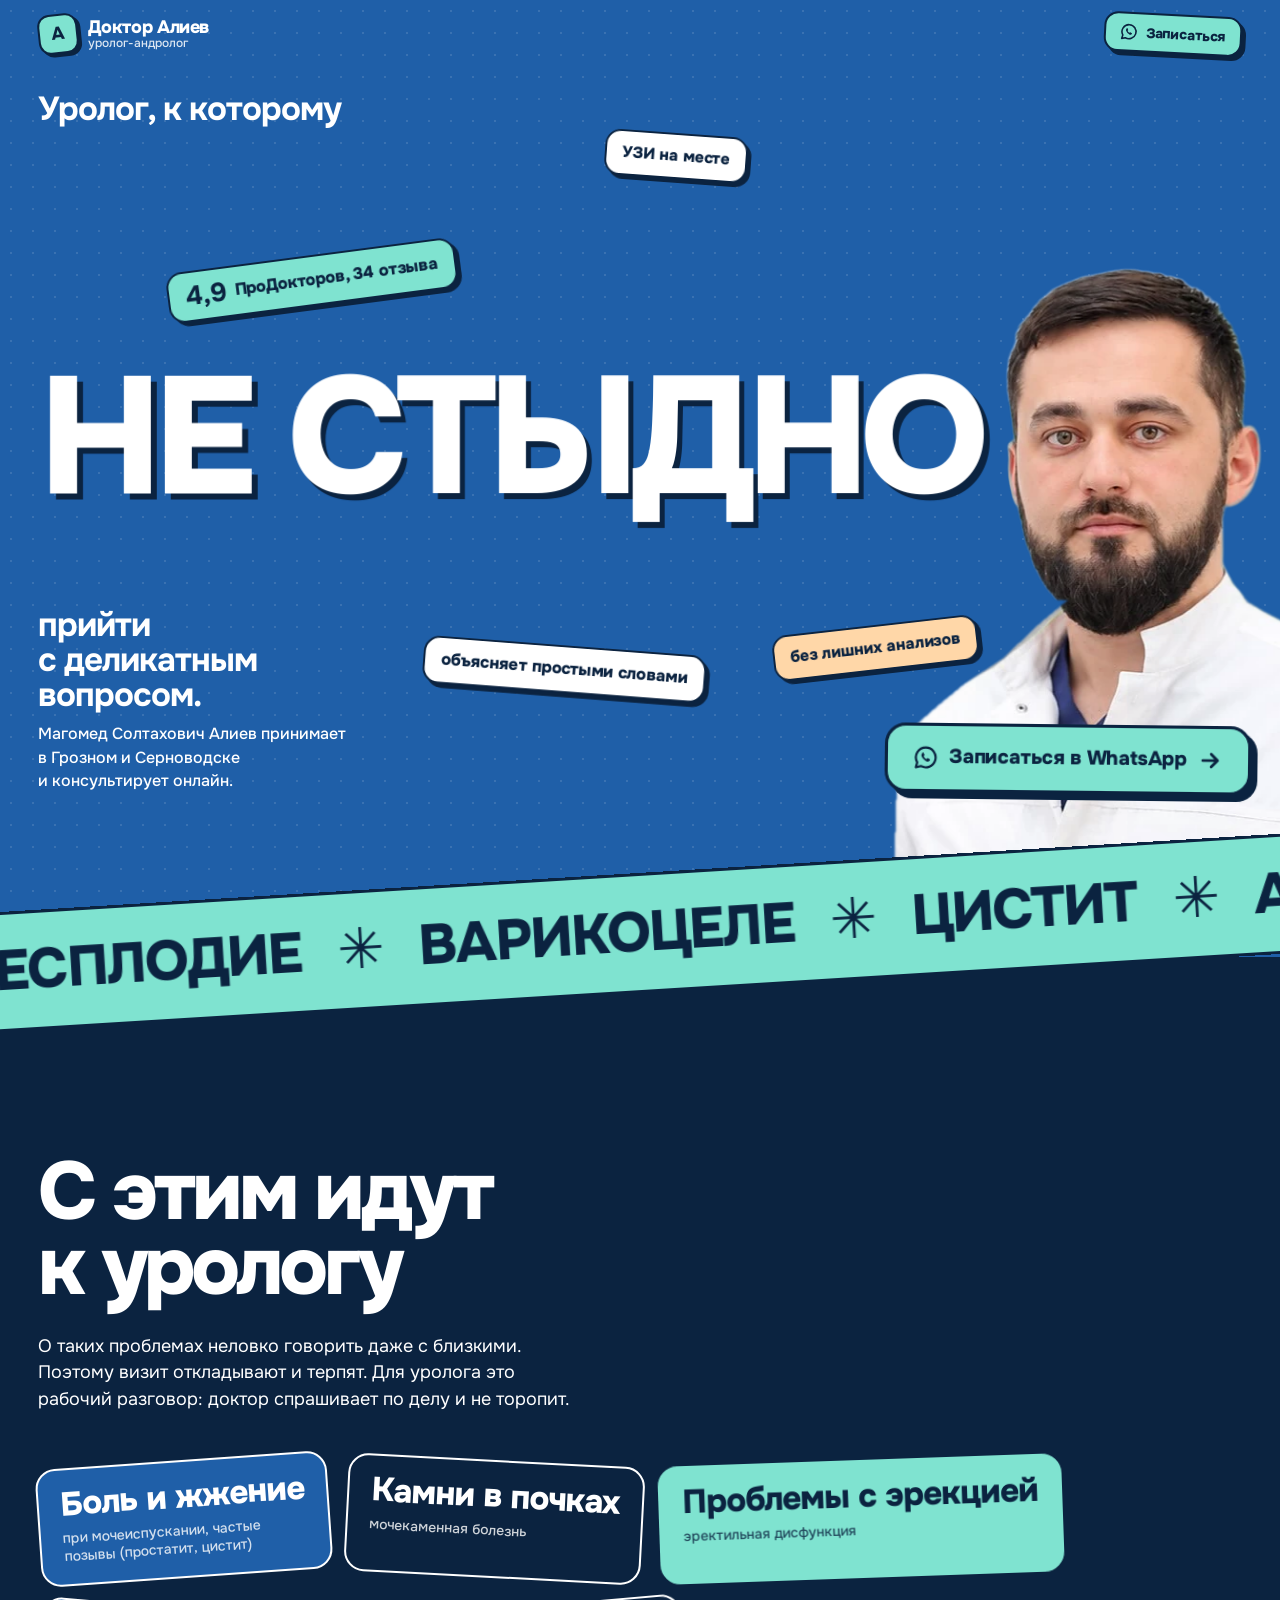
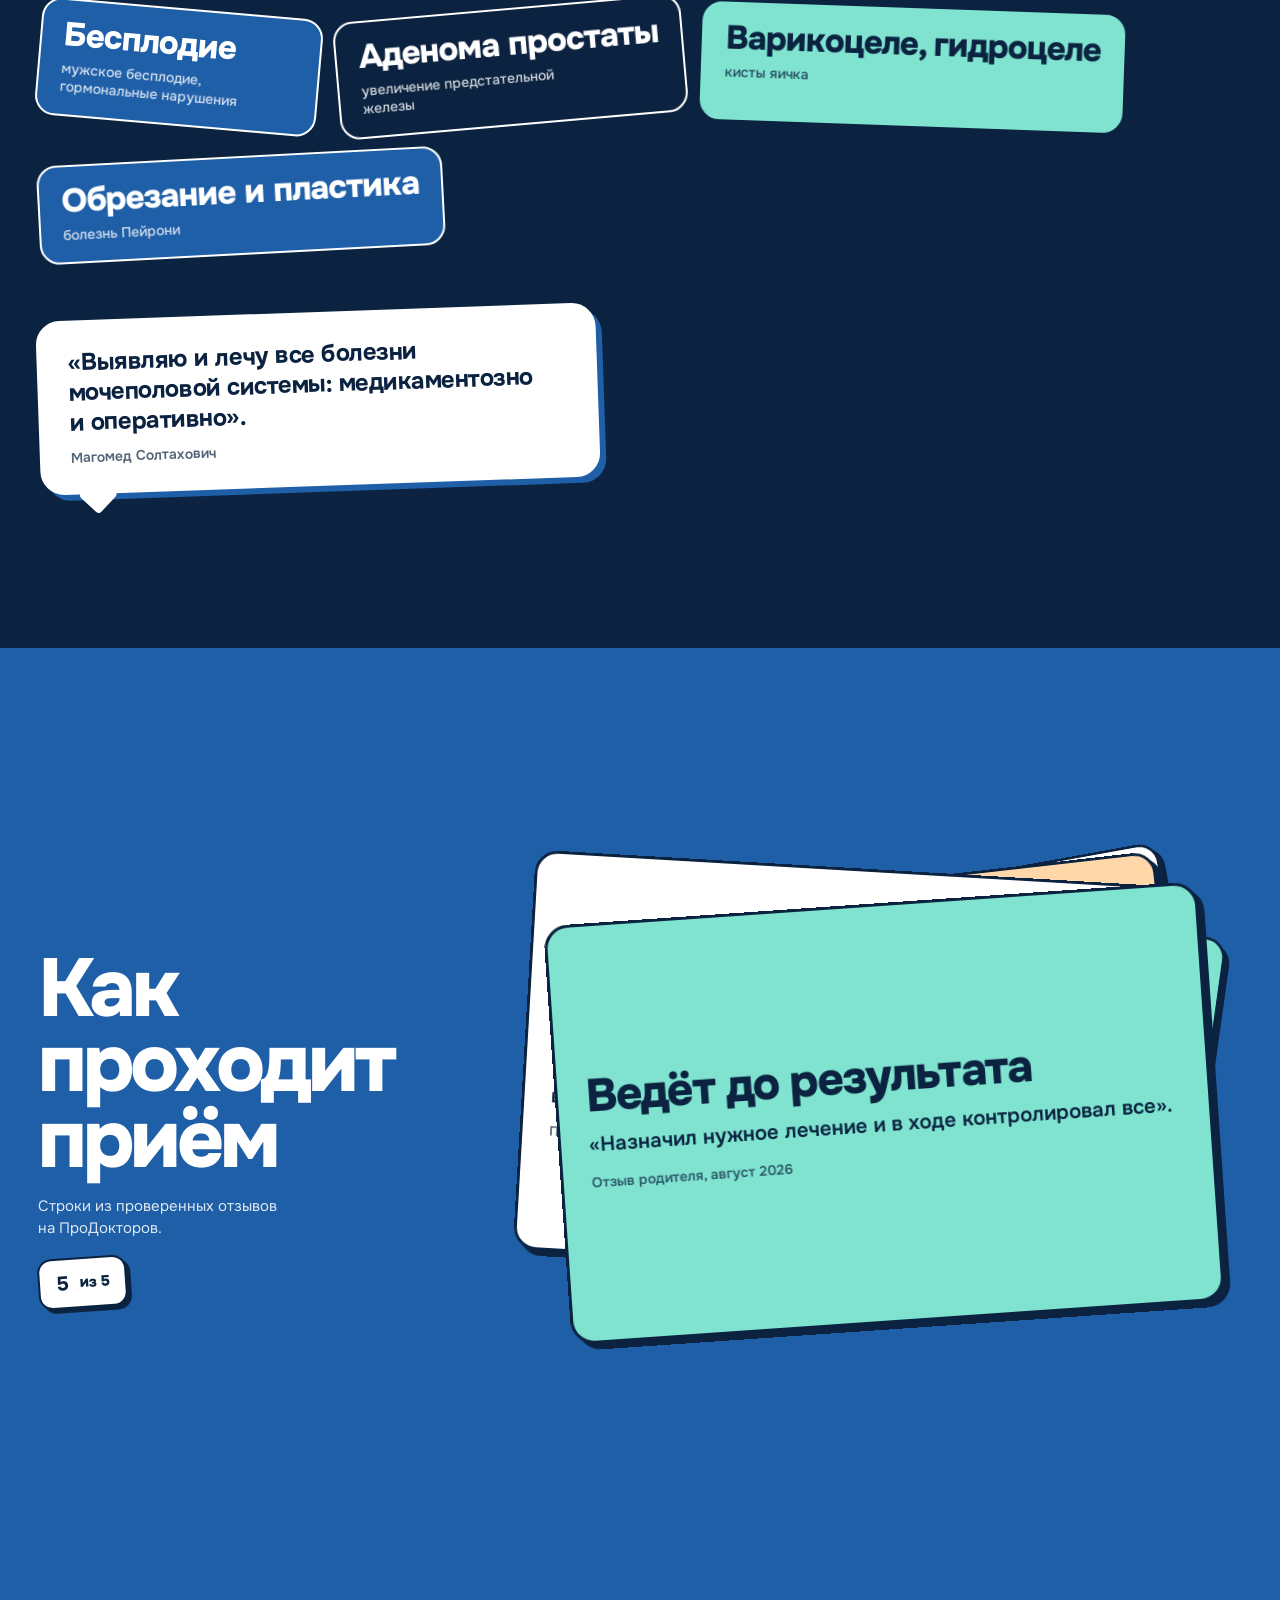
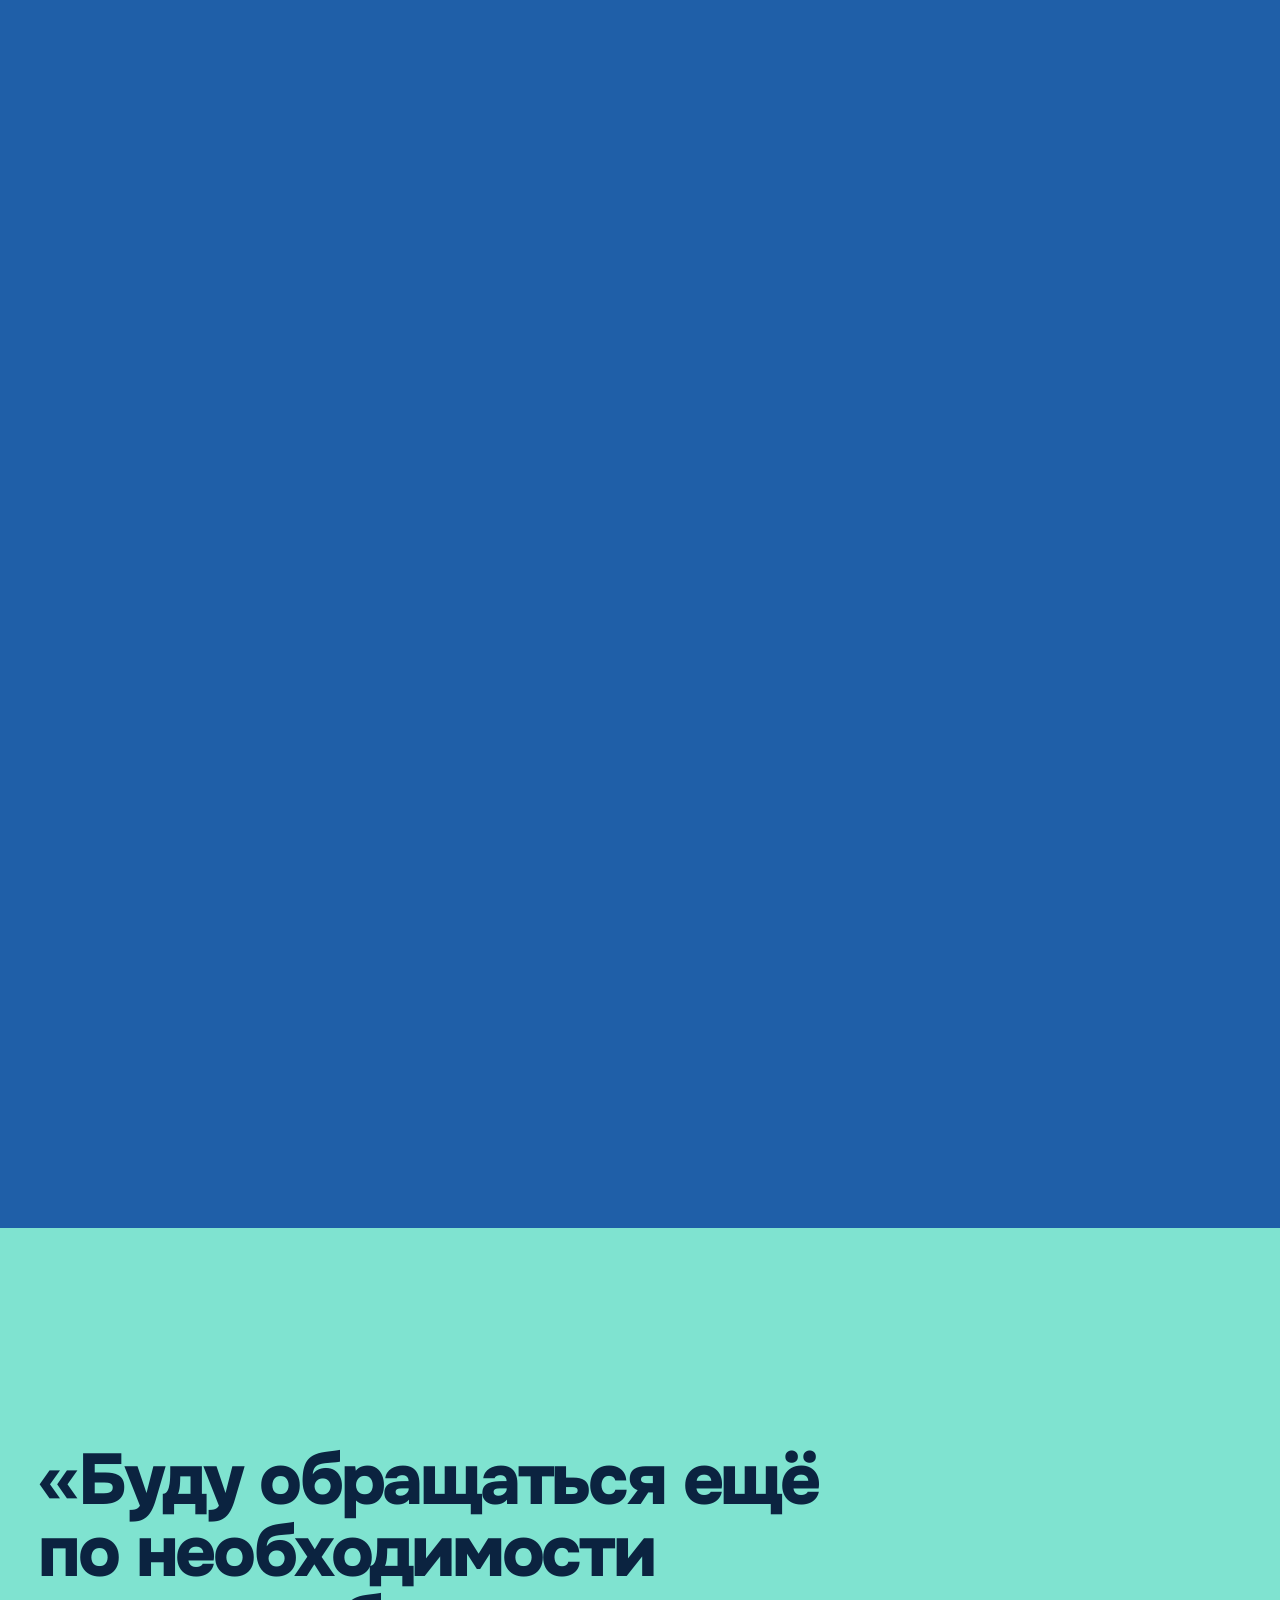
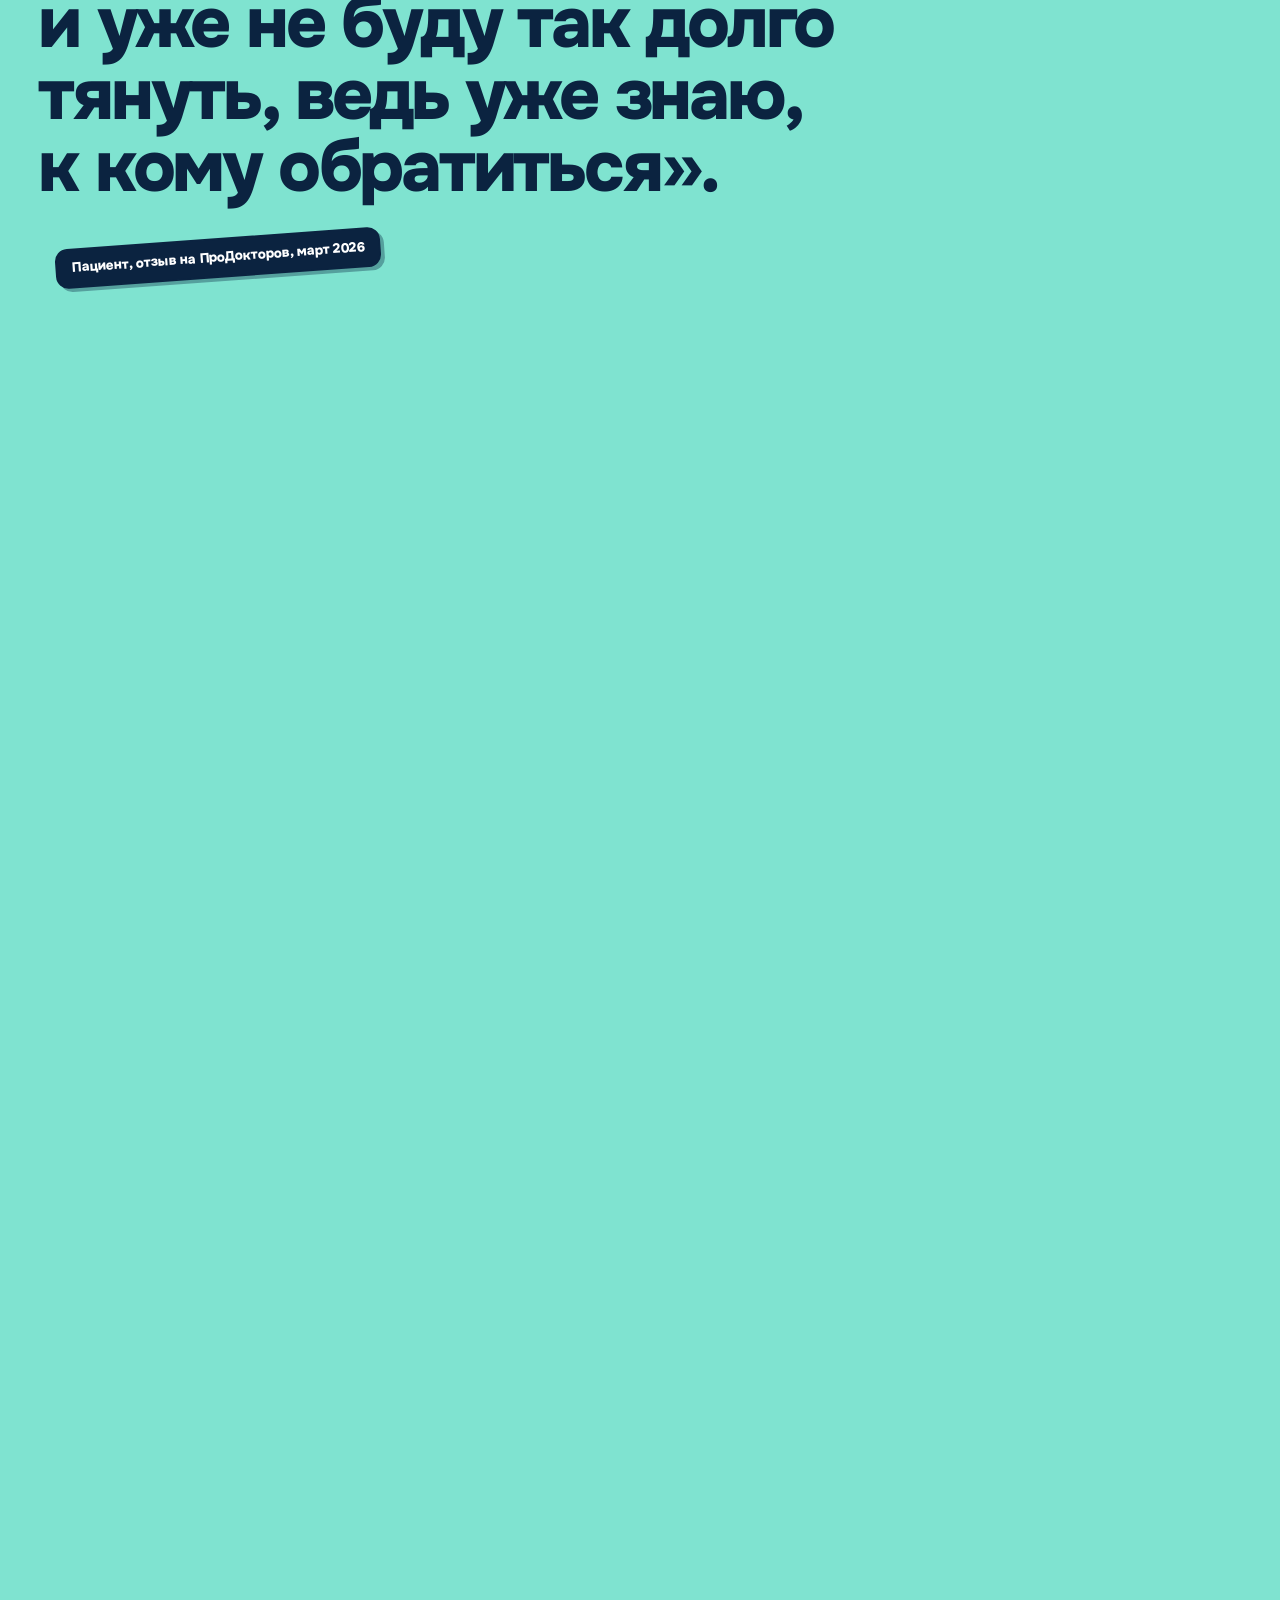
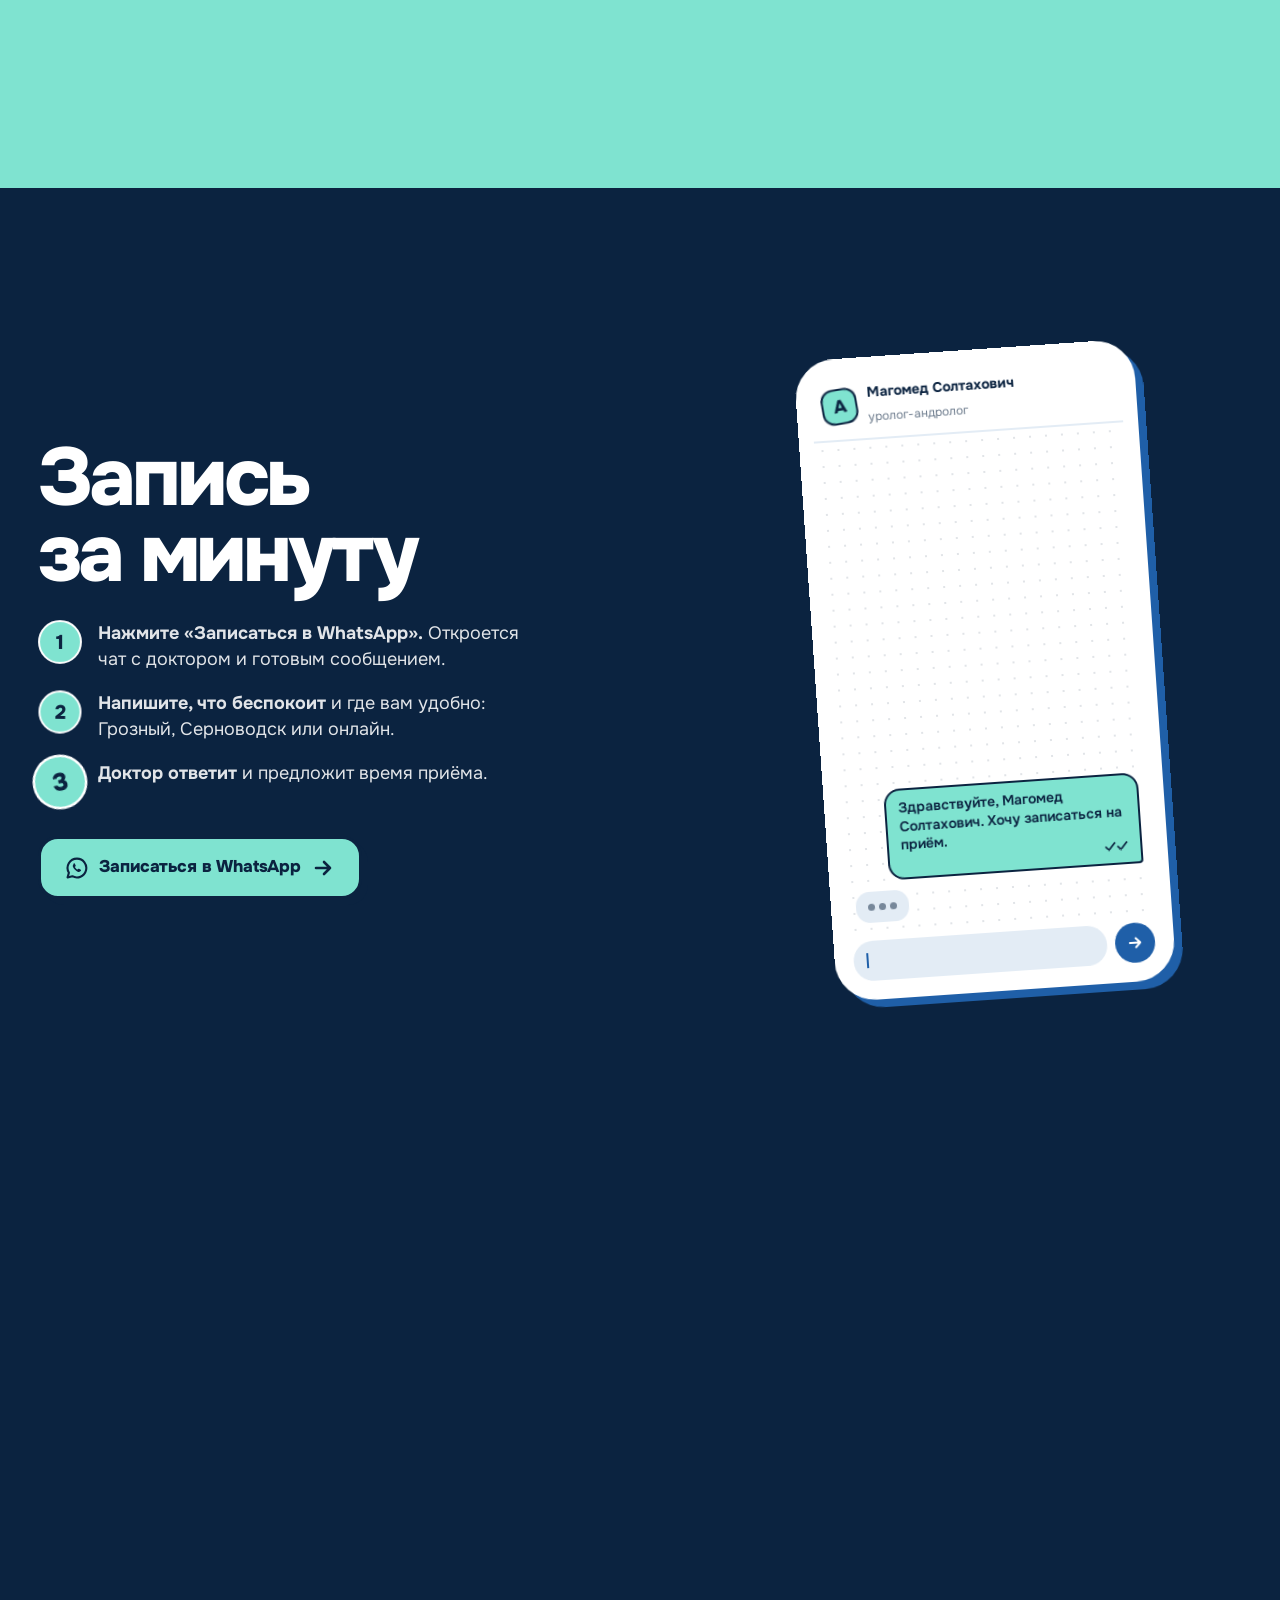
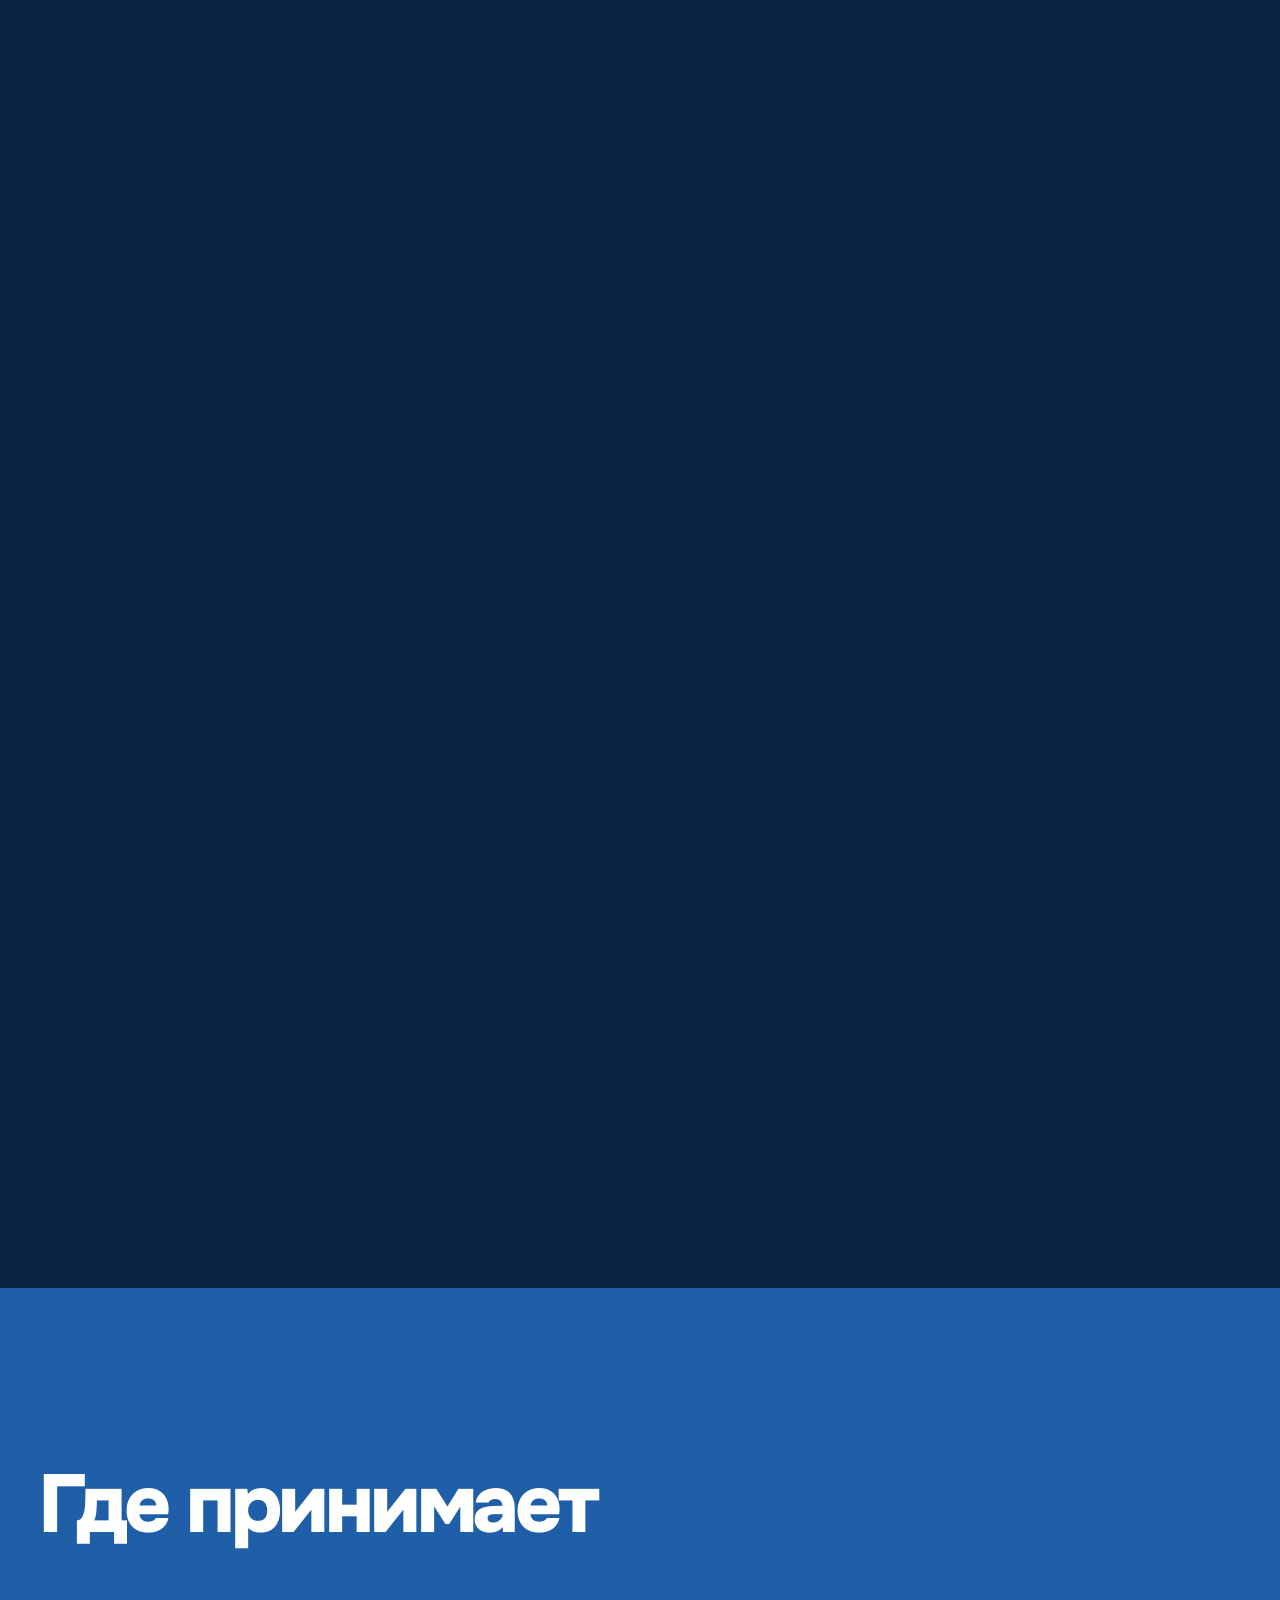
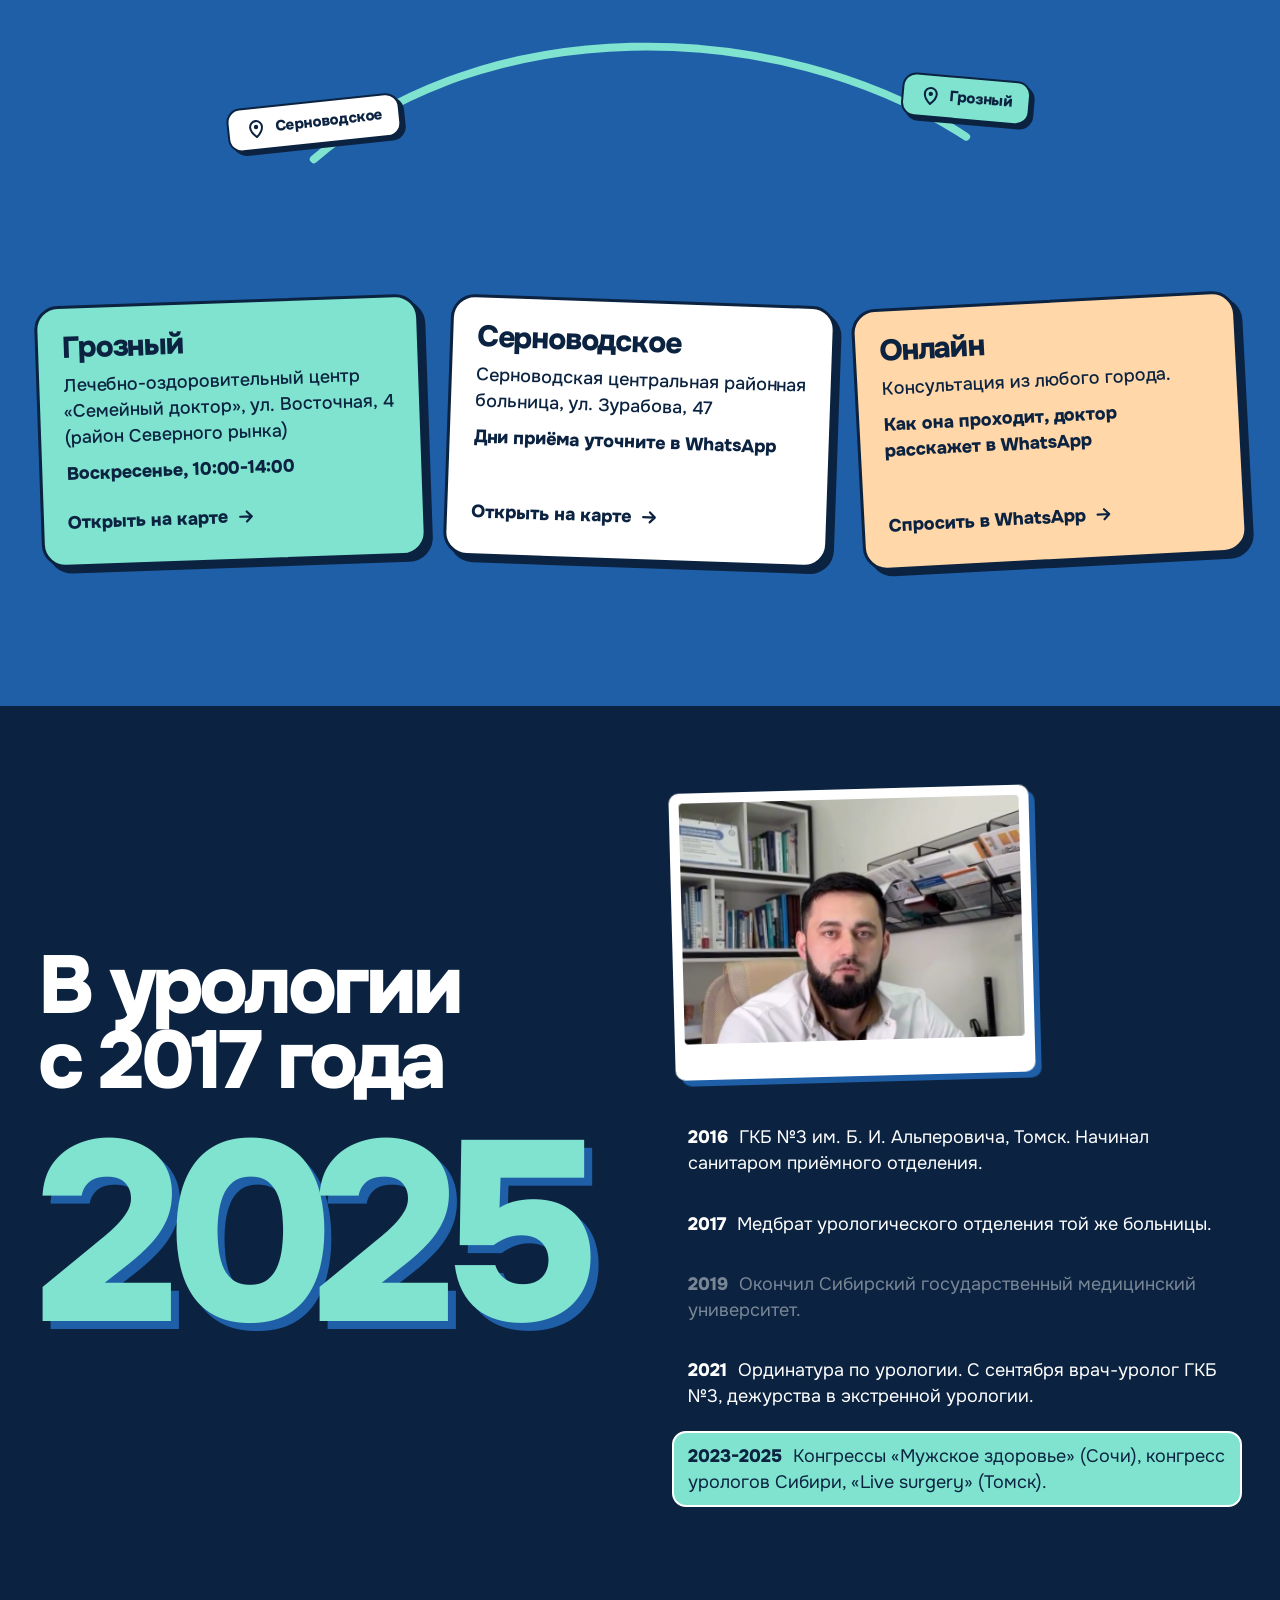
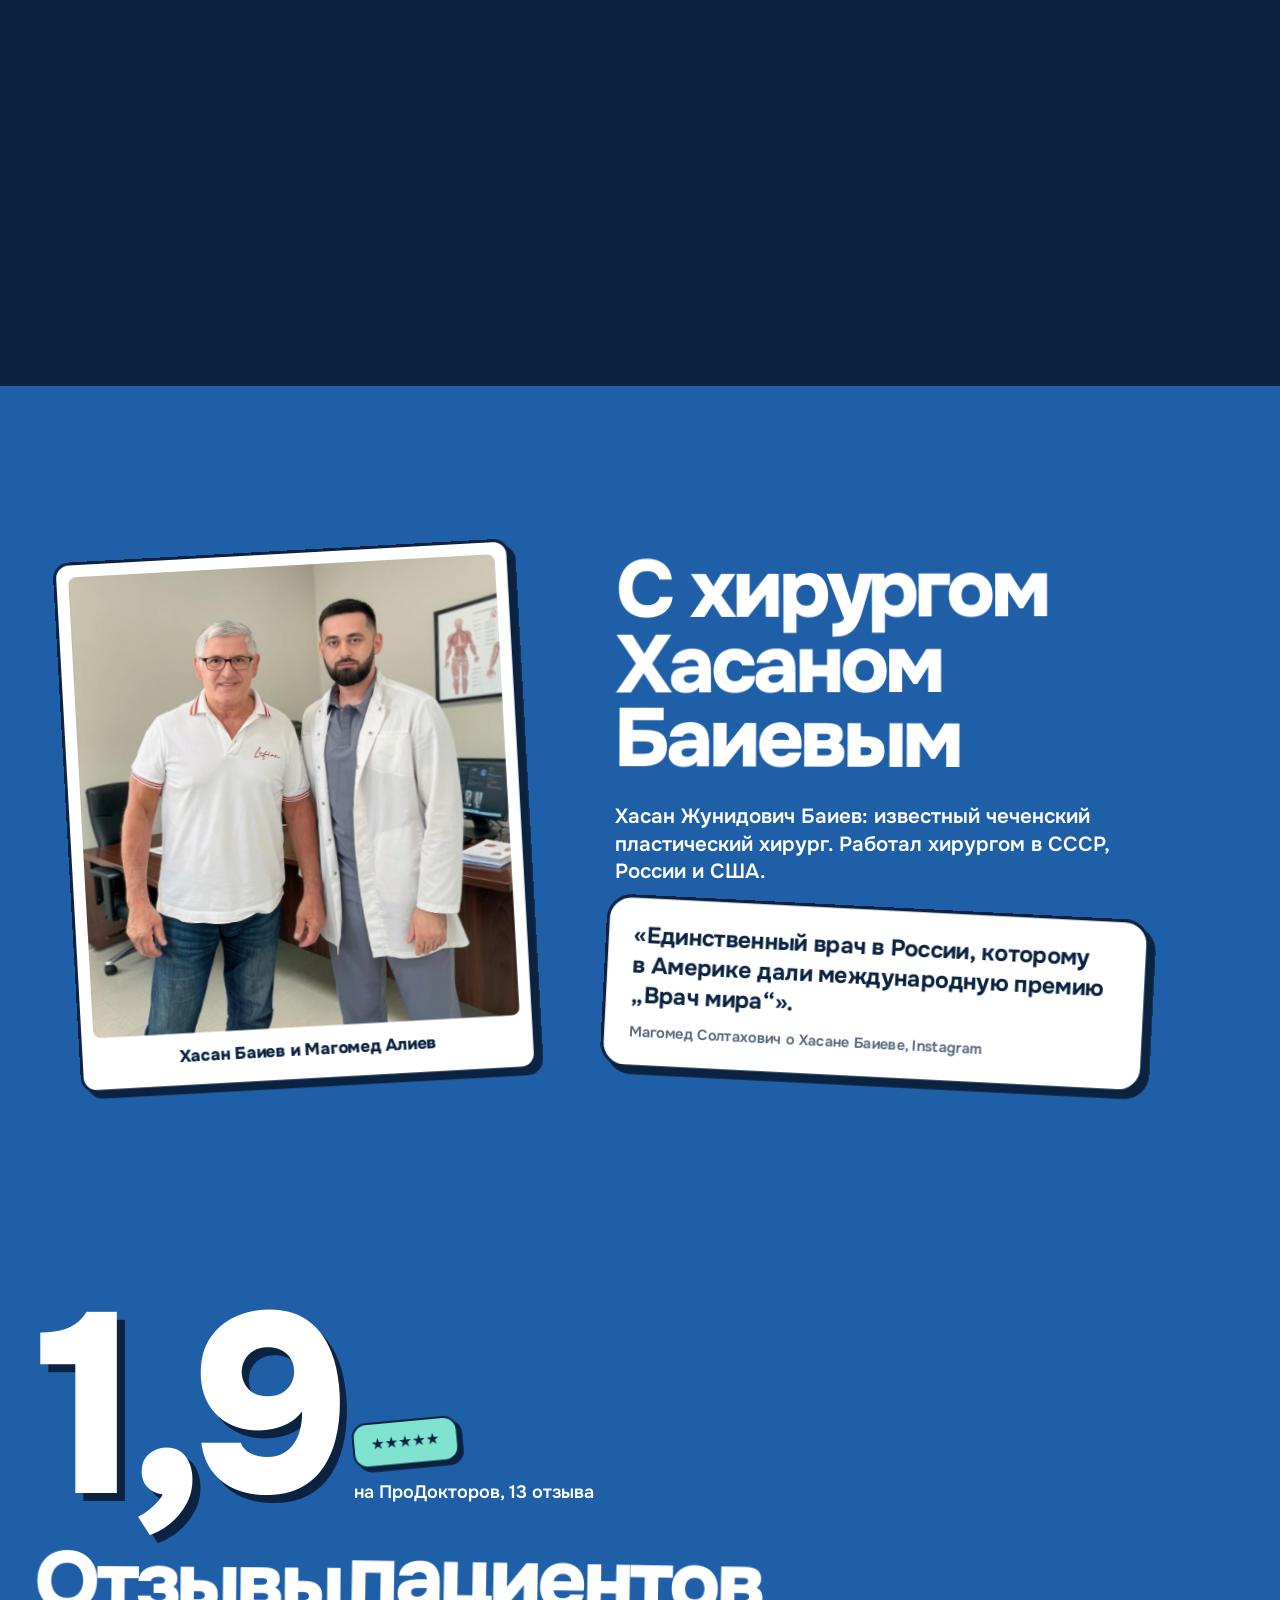
==== index.html @ 90c0173c "Первая выкладка: лендинг доктора Алиева, дизайн «Кобальт», фото доктора, блок с Хасаном Баиевым Выло" ====
<!doctype html>
<html lang="ru">
<head>
<meta charset="utf-8">
<meta name="viewport" content="width=device-width, initial-scale=1, viewport-fit=cover">
<meta name="robots" content="noindex">
<title>Доктор Алиев, уролог-андролог в Грозном</title>
<meta name="description" content="Магомед Солтахович Алиев: приём в Грозном и Серноводске, онлайн-консультация. 4,9 на ПроДокторов, 34 отзыва. Запись в WhatsApp.">
<meta name="theme-color" content="#1F5FA8">
<meta property="og:type" content="website">
<meta property="og:title" content="Доктор Алиев, уролог-андролог в Грозном">
<meta property="og:description" content="Приём в Грозном и Серноводске, онлайн-консультация. Запись в WhatsApp.">
<meta property="og:image" content="https://xasi88.github.io/urolog-aliev/img/og-image.jpg">
<meta property="og:url" content="https://xasi88.github.io/urolog-aliev/">
<link rel="icon" href="img/favicon.svg" type="image/svg+xml">
<link rel="apple-touch-icon" href="img/apple-touch-icon.png">
<link rel="preconnect" href="https://fonts.googleapis.com">
<link rel="preconnect" href="https://fonts.gstatic.com" crossorigin>
<link href="https://fonts.googleapis.com/css2?family=Onest:wght@400;500;700;800&display=swap" rel="stylesheet">
<link rel="stylesheet" href="styles.css">
</head>
<body>
<a class="skip" href="#main">К содержанию</a>

<svg width="0" height="0" style="position:absolute" aria-hidden="true">
  <symbol id="i-arr" viewBox="0 0 24 24"><path d="M5 12h14M13 6l6 6-6 6" fill="none" stroke="currentColor" stroke-width="2.6" stroke-linecap="round" stroke-linejoin="round"/></symbol>
  <symbol id="i-wa" viewBox="0 0 24 24"><path d="M12 2.6a9.4 9.4 0 0 0-8.1 14.2L2.6 21.4l4.7-1.2A9.4 9.4 0 1 0 12 2.6z" fill="none" stroke="currentColor" stroke-width="2.1" stroke-linejoin="round"/><path d="M8.7 7.5c.3-.3.8-.3 1 .1l.9 1.7c.2.3.1.7-.1 1l-.6.6c.5 1.1 1.5 2.1 2.6 2.6l.6-.6c.3-.3.7-.3 1-.1l1.7.9c.4.2.4.7.1 1l-.8.9c-.5.5-1.3.6-2 .3-2.3-1-4.2-2.9-5.2-5.2-.3-.7-.2-1.5.3-2z" fill="currentColor"/></symbol>
  <symbol id="i-pin" viewBox="0 0 24 24"><path d="M12 21s-6.5-5.6-6.5-11a6.5 6.5 0 0 1 13 0c0 5.4-6.5 11-6.5 11z" fill="none" stroke="currentColor" stroke-width="2.2" stroke-linejoin="round"/><circle cx="12" cy="10" r="2.4" fill="currentColor"/></symbol>
</svg>

<header class="bar" id="top">
  <a class="logo" href="#main" aria-label="Доктор Алиев, в начало страницы"><i aria-hidden="true">А</i><span>Доктор Алиев<small>уролог-андролог</small></span></a>
  <a class="tag tag--lime bar__rec" data-wa href="https://wa.me/79234104903" target="_blank" rel="noopener"><svg class="ico" aria-hidden="true"><use href="#i-wa"/></svg>Записаться</a>
</header>

<main id="main">

  <!-- 1. Первый экран -->
  <section class="hero" id="hero" aria-labelledby="h-hero">
    <p class="pre">Уролог, к&nbsp;которому</p>
    <h1 class="giant" id="h-hero" aria-label="Уролог, к которому не стыдно прийти с деликатным вопросом"><span>Не</span> <span>стыдно</span></h1>
    <figure class="doc"><img src="img/doktor-cut.webp" width="464" height="673" fetchpriority="high" alt="Магомед Солтахович Алиев в белом халате"></figure>
    <p class="post"><b>прийти с&nbsp;деликатным вопросом.</b><span>Магомед Солтахович Алиев принимает в&nbsp;Грозном и&nbsp;Серноводске и&nbsp;консультирует онлайн.</span></p>
    <a class="st st--lime" data-st data-x="0.13" data-y="0.28" data-mx="0.035" data-mb="152" data-r="-8" href="https://prodoctorov.ru/groznyy/vrach/1347622-aliev/" target="_blank" rel="noopener"><b>4,9</b> ПроДокторов, 34&nbsp;отзыва</a>
    <span class="st st--white st--desk" data-st data-x="0.47" data-y="0.15" data-r="6">УЗИ на&nbsp;месте</span>
    <span class="st st--pink st--desk" data-st data-x="0.6" data-y="0.70" data-r="-5">без лишних анализов</span>
    <span class="st st--white st--desk" data-st data-x="0.33" data-y="0.72" data-r="4">объясняет простыми словами</span>
    <a class="cta" data-wa href="https://wa.me/79234104903" target="_blank" rel="noopener"><svg class="ico" aria-hidden="true"><use href="#i-wa"/></svg>Записаться в&nbsp;WhatsApp <svg class="ico" aria-hidden="true"><use href="#i-arr"/></svg></a>
  </section>

  <div class="band" aria-hidden="true"><div class="band__in" id="band"><span>простатит</span><i>✳</i><span>камни в&nbsp;почках</span><i>✳</i><span>эрекция</span><i>✳</i><span>бесплодие</span><i>✳</i><span>варикоцеле</span><i>✳</i><span>цистит</span><i>✳</i><span>аденома</span><i>✳</i></div></div>

  <!-- 2. С этим идут к урологу -->
  <section class="cond" id="cond" aria-labelledby="h-cond">
    <div class="wrap">
      <h2 class="big pops" id="h-cond">С&nbsp;этим идут к&nbsp;урологу</h2>
      <p class="lede" data-pop>О&nbsp;таких проблемах неловко говорить даже с&nbsp;близкими. Поэтому визит откладывают и&nbsp;терпят. Для уролога это рабочий разговор: доктор спрашивает по&nbsp;делу и&nbsp;не&nbsp;торопит.</p>
      <ul class="chips">
        <li class="chip" data-pop data-r="-4">Боль и&nbsp;жжение<small>при мочеиспускании, частые позывы (простатит, цистит)</small></li>
        <li class="chip" data-pop data-r="3">Камни в&nbsp;почках<small>мочекаменная болезнь</small></li>
        <li class="chip" data-pop data-r="-2">Проблемы с&nbsp;эрекцией<small>эректильная дисфункция</small></li>
        <li class="chip" data-pop data-r="5">Бесплодие<small>мужское бесплодие, гормональные нарушения</small></li>
        <li class="chip" data-pop data-r="-5">Аденома простаты<small>увеличение предстательной железы</small></li>
        <li class="chip" data-pop data-r="2">Варикоцеле, гидроцеле<small>кисты яичка</small></li>
        <li class="chip" data-pop data-r="-3">Обрезание и&nbsp;пластика<small>болезнь Пейрони</small></li>
      </ul>
      <blockquote class="say" data-pop data-r="-2">
        <p>«Выявляю и&nbsp;лечу все болезни мочеполовой системы: медикаментозно и&nbsp;оперативно».</p>
        <cite>Магомед Солтахович</cite>
      </blockquote>
    </div>
  </section>

  <!-- 3. Как проходит приём: колода -->
  <section class="scene s-deck" id="deck" aria-labelledby="h-deck">
    <div class="stage">
      <div class="wrap deck__in" data-fit>
        <div class="deck__head">
          <h2 class="big" id="h-deck">Как проходит приём</h2>
          <p class="deck__src">Строки из&nbsp;проверенных отзывов на&nbsp;ПроДокторов.</p>
          <p class="tag tag--white deck__n" aria-hidden="true"><b class="deck__i">1</b>&nbsp;из&nbsp;5</p>
        </div>
        <div class="deck">
          <article class="card card--white" data-r="-4"><h3>Выслушает до&nbsp;конца</h3><p>«Внимательно выслушал все жалобы, подробно расспросил о&nbsp;симптомах».</p><cite>Пациентка, сентябрь 2026</cite></article>
          <article class="card card--lime" data-r="3"><h3>УЗИ на&nbsp;месте</h3><p>«Провёл осмотр, на&nbsp;месте сделал УЗИ, подобрал лечение».</p><cite>Пациент, март 2026</cite></article>
          <article class="card card--pink" data-r="-2"><h3>Без лишних анализов</h3><p>«Лишних анализов не&nbsp;навязывает».</p><cite>Пациент, март 2026</cite></article>
          <article class="card card--white" data-r="4"><h3>Объясняет простыми словами</h3><p>«Всё разложил по&nbsp;полочкам, объяснил возможные причины».</p><cite>Пациентка, сентябрь 2026</cite></article>
          <article class="card card--lime" data-r="-3"><h3>Ведёт до&nbsp;результата</h3><p>«Назначил нужное лечение и&nbsp;в&nbsp;ходе контролировал все».</p><cite>Отзыв родителя, август 2026</cite></article>
        </div>
      </div>
    </div>
  </section>

  <!-- 4. Слова пациента -->
  <section class="scene s-quote" id="quote" aria-label="Слова пациента">
    <div class="stage">
      <blockquote class="wrap quote" data-fit>
        <p class="quote__q">«Буду обращаться ещё по&nbsp;необходимости и&nbsp;уже не&nbsp;буду так долго тянуть, ведь уже знаю, к&nbsp;кому обратиться».</p>
        <cite class="tag tag--navy quote__who">Пациент, отзыв на&nbsp;ПроДокторов, март 2026</cite>
      </blockquote>
    </div>
  </section>

  <!-- 5. Запись за минуту -->
  <section class="scene s-chat" id="chat" aria-labelledby="h-chat">
    <div class="stage">
      <div class="wrap chat__in" data-fit>
        <div class="chat__text">
          <h2 class="big" id="h-chat">Запись за&nbsp;минуту</h2>
          <ol class="steps">
            <li><span class="num" aria-hidden="true">1</span><p><b>Нажмите «Записаться в&nbsp;WhatsApp».</b> Откроется чат с&nbsp;доктором и&nbsp;готовым сообщением.</p></li>
            <li><span class="num" aria-hidden="true">2</span><p><b>Напишите, что беспокоит</b> и&nbsp;где вам удобно: Грозный, Серноводск или онлайн.</p></li>
            <li><span class="num" aria-hidden="true">3</span><p><b>Доктор ответит</b> и&nbsp;предложит время приёма.</p></li>
          </ol>
          <a class="cta cta--inline" data-wa href="https://wa.me/79234104903" target="_blank" rel="noopener"><svg class="ico" aria-hidden="true"><use href="#i-wa"/></svg>Записаться в&nbsp;WhatsApp <svg class="ico" aria-hidden="true"><use href="#i-arr"/></svg></a>
        </div>
        <div class="phone" aria-hidden="true">
          <div class="phone__body">
            <div class="phone__bar"><span class="phone__ava">А</span><span><b>Магомед Солтахович</b><i>уролог-андролог</i></span></div>
            <div class="phone__chat">
              <div class="bubble"><span class="bubble__t" data-text="Здравствуйте, Магомед Солтахович. Хочу записаться на приём."></span><span class="bubble__meta">✓✓</span></div>
              <div class="typing"><span></span><span></span><span></span></div>
            </div>
            <div class="phone__input"><span class="phone__field"><span class="phone__typed"></span></span><span class="phone__send"><svg class="ico" aria-hidden="true"><use href="#i-arr"/></svg></span></div>
          </div>
        </div>
      </div>
    </div>
  </section>

  <!-- 6. Где принимает -->
  <section class="where" id="where" aria-labelledby="h-where">
    <div class="wrap">
      <h2 class="big pops" id="h-where">Где принимает</h2>
      <div class="map" aria-hidden="true">
        <svg class="route" viewBox="0 0 800 260">
          <path class="route__line" d="M110 170 C 260 40, 520 40, 690 150" pathLength="1"/>
          <circle class="route__ring" cx="690" cy="150" r="14"/>
          <circle class="route__ring route__ring--b" cx="110" cy="170" r="14"/>
        </svg>
        <span class="pin pin--a tag tag--white" data-pop data-r="-6"><svg class="ico" aria-hidden="true"><use href="#i-pin"/></svg>Серноводское</span>
        <span class="pin pin--b tag tag--lime" data-pop data-r="5"><svg class="ico" aria-hidden="true"><use href="#i-pin"/></svg>Грозный</span>
      </div>
      <div class="places">
        <article class="place place--lime" data-pop data-r="-2">
          <h3>Грозный</h3>
          <p>Лечебно-оздоровительный центр «Семейный доктор», ул.&nbsp;Восточная,&nbsp;4 (район Северного рынка)</p>
          <p class="place__time">Воскресенье, 10:00-14:00</p>
          <a class="link" href="https://yandex.ru/maps/?text=%D0%93%D1%80%D0%BE%D0%B7%D0%BD%D1%8B%D0%B9%2C%20%D1%83%D0%BB%D0%B8%D1%86%D0%B0%20%D0%92%D0%BE%D1%81%D1%82%D0%BE%D1%87%D0%BD%D0%B0%D1%8F%2C%204" target="_blank" rel="noopener">Открыть на&nbsp;карте <svg class="ico" aria-hidden="true"><use href="#i-arr"/></svg></a>
        </article>
        <article class="place place--white" data-pop data-r="2">
          <h3>Серноводское</h3>
          <p>Серноводская центральная районная больница, ул.&nbsp;Зурабова,&nbsp;47</p>
          <p class="place__time">Дни приёма уточните в&nbsp;WhatsApp</p>
          <a class="link" href="https://yandex.ru/maps/?text=%D0%A1%D0%B5%D1%80%D0%BD%D0%BE%D0%B2%D0%BE%D0%B4%D1%81%D0%BA%D0%BE%D0%B5%2C%20%D1%83%D0%BB%D0%B8%D1%86%D0%B0%20%D0%97%D1%83%D1%80%D0%B0%D0%B1%D0%BE%D0%B2%D0%B0%2C%2047" target="_blank" rel="noopener">Открыть на&nbsp;карте <svg class="ico" aria-hidden="true"><use href="#i-arr"/></svg></a>
        </article>
        <article class="place place--pink" data-pop data-r="-3">
          <h3>Онлайн</h3>
          <p>Консультация из&nbsp;любого города.</p>
          <p class="place__time">Как она проходит, доктор расскажет в&nbsp;WhatsApp</p>
          <a class="link" data-wa href="https://wa.me/79234104903" target="_blank" rel="noopener">Спросить в&nbsp;WhatsApp <svg class="ico" aria-hidden="true"><use href="#i-arr"/></svg></a>
        </article>
      </div>
    </div>
  </section>

  <!-- 7. Путь доктора -->
  <section class="scene s-path" id="path" aria-labelledby="h-path">
    <div class="stage">
      <div class="wrap path__in" data-fit>
        <div class="path__left">
          <h2 class="big" id="h-path">В&nbsp;урологии с&nbsp;2017 года</h2>
          <div class="year" aria-hidden="true"><span class="year__roll"><span>2016</span><span>2017</span><span>2019</span><span>2021</span><span>2025</span></span></div>
        </div>
        <div class="path__right">
          <figure class="snap" aria-hidden="false"><img src="img/kabinet.jpg" width="720" height="510" loading="lazy" alt="Доктор Алиев за рабочим столом в кабинете"></figure>
          <ol class="miles">
            <li><b>2016</b> ГКБ №3 им.&nbsp;Б.&nbsp;И.&nbsp;Альперовича, Томск. Начинал санитаром приёмного отделения.</li>
            <li><b>2017</b> Медбрат урологического отделения той&nbsp;же больницы.</li>
            <li><b>2019</b> Окончил Сибирский государственный медицинский университет.</li>
            <li><b>2021</b> Ординатура по&nbsp;урологии. С&nbsp;сентября врач-уролог ГКБ №3, дежурства в&nbsp;экстренной урологии.</li>
            <li><b>2023-2025</b> Конгрессы «Мужское здоровье» (Сочи), конгресс урологов Сибири, «Live surgery» (Томск).</li>
          </ol>
        </div>
      </div>
    </div>
  </section>

  <!-- 7б. С Хасаном Баиевым -->
  <section class="meet" id="meet" aria-labelledby="h-meet">
    <div class="wrap meet__in">
      <h2 class="big pops" id="h-meet">С&nbsp;хирургом Хасаном Баиевым</h2>
      <figure class="photo" data-pop data-r="-3"><img src="img/s-baievym.jpg" width="880" height="951" loading="lazy" alt="Хасан Баиев и Магомед Солтахович Алиев в кабинете"><figcaption>Хасан Баиев и&nbsp;Магомед Алиев</figcaption></figure>
      <p class="meet__p" data-pop>Хасан Жунидович Баиев: известный чеченский пластический хирург. Работал хирургом в&nbsp;СССР, России и&nbsp;США.</p>
      <blockquote class="meet__q" data-pop data-r="2">
        <p>«Единственный врач в&nbsp;России, которому в&nbsp;Америке дали международную премию „Врач мира“».</p>
        <cite>Магомед Солтахович о&nbsp;Хасане Баиеве, Instagram</cite>
      </blockquote>
    </div>
  </section>

  <!-- 8. Отзывы -->
  <section class="reviews" id="reviews" aria-labelledby="h-reviews">
    <div class="wrap">
      <div class="score">
        <p class="score__big"><span class="odo" data-to="4,9">4,9</span></p>
        <p class="score__txt"><span class="tag tag--lime" data-pop data-r="-6">★★★★★</span><span>на&nbsp;ПроДокторов, <span class="odo" data-to="34">34</span>&nbsp;отзыва</span></p>
      </div>
      <h2 class="big pops" id="h-reviews">Отзывы пациентов</h2>
      <div class="revs">
        <article class="rev rev--white" data-pop data-r="-2">
          <p>«Я обратился к&nbsp;Алиеву М.&nbsp;С. по&nbsp;рекомендации знакомого (...). У&nbsp;меня была деликатная проблема, с&nbsp;которой долгое время стеснялся обращаться за&nbsp;помощью, врач провёл осмотр, на&nbsp;месте сделал УЗИ, подобрал лечение и&nbsp;помог мне справиться с&nbsp;моим недугом. Магомед Солтахович максимально честно общается с&nbsp;пациентами, лишних анализов не&nbsp;навязывает».</p>
          <cite>Пациент, «Семейный доктор», март 2026. Проверенный отзыв на&nbsp;ПроДокторов</cite>
        </article>
        <article class="rev rev--pink" data-pop data-r="2">
          <p>«Были с&nbsp;сыном у&nbsp;Магомеда на&nbsp;приеме по&nbsp;неким проблемам. Он очень хорошо помог нам, сделав все, что нужно. (...) Чётко выполнял свою работу, ответственно и&nbsp;подходил ко&nbsp;всему. Я&nbsp;очень довольна его приемом, назначил нужное лечение и&nbsp;в&nbsp;ходе контролировал все».</p>
          <cite>Отзыв родителя, Серноводская больница, август 2026. Проверенный отзыв на&nbsp;ПроДокторов</cite>
        </article>
      </div>
      <a class="tag tag--white more" data-pop data-r="-2" href="https://prodoctorov.ru/groznyy/vrach/1347622-aliev/" target="_blank" rel="noopener">Все 34 отзыва на&nbsp;ПроДокторов <svg class="ico" aria-hidden="true"><use href="#i-arr"/></svg></a>
    </div>
  </section>

  <!-- 9. Вопросы -->
  <section class="faq" id="faq" aria-labelledby="h-faq">
    <div class="wrap narrow">
      <h2 class="big pops" id="h-faq">Вопросы и&nbsp;ответы</h2>
      <div class="qs">
        <details data-pop data-r="-1"><summary>Стыдно идти к&nbsp;урологу. Что делать?</summary><p>Напишите в&nbsp;WhatsApp своими словами, без терминов. На&nbsp;приёме доктор спросит только то, что нужно для диагноза.</p></details>
        <details data-pop data-r="1"><summary>Где и&nbsp;когда принимает доктор?</summary><p>В&nbsp;Грозном по&nbsp;воскресеньям, 10:00-14:00, «Семейный доктор», ул.&nbsp;Восточная,&nbsp;4. В&nbsp;Серноводской больнице дни приёма уточните в&nbsp;WhatsApp. Ещё есть онлайн-консультация.</p></details>
        <details data-pop data-r="-1"><summary>Можно сначала онлайн?</summary><p>Да. Напишите в&nbsp;WhatsApp, доктор скажет, как проходит онлайн-консультация.</p></details>
        <details data-pop data-r="1"><summary>Сколько стоит приём?</summary><p>Цену назовут при записи.</p></details>
        <details data-pop data-r="-1"><summary>Как подготовиться к&nbsp;приёму?</summary><p>Возьмите прошлые анализы и&nbsp;заключения, если они есть. О&nbsp;подготовке к&nbsp;УЗИ доктор скажет при записи.</p></details>
        <details data-pop data-r="1"><summary>Доктор принимает женщин и&nbsp;детей?</summary><p>Да. В&nbsp;отзывах есть пациентки и&nbsp;родители с&nbsp;детьми.</p></details>
        <details data-pop data-r="-1"><summary>Доктор делает операции?</summary><p>Да. Он лечит и&nbsp;лекарствами, и&nbsp;операцией.</p></details>
      </div>
    </div>
  </section>

  <!-- 10. Финал -->
  <section class="final" id="final" aria-labelledby="h-final">
    <div class="wrap final__in">
      <h2 class="huge pops" id="h-final">Напишите доктору</h2>
      <p data-pop>Сообщение ни&nbsp;к&nbsp;чему не&nbsp;обязывает. Доктор ответит и&nbsp;подскажет, с&nbsp;чего начать.</p>
      <a class="cta cta--navy cta--big" data-wa data-jiggle href="https://wa.me/79234104903" target="_blank" rel="noopener"><svg class="ico" aria-hidden="true"><use href="#i-wa"/></svg>Записаться в&nbsp;WhatsApp <svg class="ico" aria-hidden="true"><use href="#i-arr"/></svg></a>
    </div>
  </section>

</main>

<footer class="foot">
  <div class="wrap foot__in">
    <p class="logo logo--foot"><i aria-hidden="true">А</i><span>Алиев Магомед Солтахович<small>врач уролог-андролог</small></span></p>
    <div class="foot__col">
      <p>Грозный, ул.&nbsp;Восточная,&nbsp;4, «Семейный доктор»</p>
      <p>Серноводское, ул.&nbsp;Зурабова,&nbsp;47, ЦРБ</p>
    </div>
    <nav class="foot__col" aria-label="Доктор в сети">
      <a href="https://www.instagram.com/dr.aliev_m_s/" target="_blank" rel="noopener">Instagram</a>
      <a href="https://t.me/dr_aliev_m_s_urologist" target="_blank" rel="noopener">Telegram</a>
      <a href="https://prodoctorov.ru/groznyy/vrach/1347622-aliev/" target="_blank" rel="noopener">ПроДокторов</a>
    </nav>
  </div>
  <p class="wrap foot__warn">Имеются противопоказания. Необходима консультация специалиста.</p>
</footer>

<div class="dock" id="dock" aria-hidden="true">
  <a class="cta cta--dock" data-wa href="https://wa.me/79234104903" target="_blank" rel="noopener" tabindex="-1"><svg class="ico" aria-hidden="true"><use href="#i-wa"/></svg>Записаться в&nbsp;WhatsApp</a>
</div>

<script src="app.js"></script>
</body>
</html>
---- styles.css ----
/* Переменные брендбука «Кобальт», палитра «Медицинский синий»: docs/Брендбук.md. Меняются только вместе с ним.
   Цвета по смыслу: фон, текст на фоне, контур (он же тёмные разделы), акцент, второй акцент, бумага. */
:root {
  --bg: #1F5FA8;
  --on-bg: #FFFFFF;
  --ink: #0B2340;
  --on-ink: #FFFFFF;
  --accent: #7FE3D0;
  --accent2: #FFD7A8;
  --paper: #FFFFFF;
  --paper-2: #E3ECF5;

  --font: "Onest", "Segoe UI", system-ui, sans-serif;
  --line: 2.5px;
  --shadow: 4px 4px 0 var(--ink);
  --shadow-big: 6px 6px 0 var(--ink);
  --r: 18px;

  --pad: clamp(16px, 3vw, 40px);
  --fs-text: 16px;
}
@media (min-width: 900px) { :root { --fs-text: 18px; } }

* { box-sizing: border-box; }
html { -webkit-text-size-adjust: 100%; overflow-x: clip; }
body { margin: 0; background: var(--bg); color: var(--on-bg); font-family: var(--font); font-size: var(--fs-text); line-height: 1.45; overflow-x: clip; }
img { display: block; max-width: 100%; height: auto; }
a { color: inherit; }
h1, h2, h3 { margin: 0; }
p { margin: 0; text-wrap: pretty; }
cite { font-style: normal; }
.ico { width: 22px; height: 22px; flex: none; }
.wrap { width: 100%; max-width: 1280px; margin: 0 auto; padding: 0 var(--pad); }
.narrow { max-width: 900px; }
.skip { position: absolute; left: 16px; top: -100px; z-index: 80; background: var(--accent); color: var(--ink); padding: 12px 16px; border-radius: 12px; border: var(--line) solid var(--ink); font-weight: 700; }
.skip:focus { top: 16px; }
a:focus-visible, summary:focus-visible { outline: 3px solid var(--accent); outline-offset: 4px; border-radius: 6px; }

/* Фон в точку */
body::before { content: ""; position: fixed; inset: 0; pointer-events: none; z-index: 0; opacity: 0.22; background-image: radial-gradient(color-mix(in srgb, var(--on-bg) 55%, transparent) 1px, transparent 1.2px); background-size: 22px 22px; }
main, .foot { position: relative; z-index: 1; }

/* Наклейки-ярлыки */
.tag { display: inline-flex; align-items: center; gap: 8px; padding: 9px 16px; border-radius: 14px; border: var(--line) solid var(--ink); box-shadow: var(--shadow); color: var(--ink); font-weight: 800; font-size: 15px; letter-spacing: -0.01em; text-decoration: none; white-space: nowrap; }
.tag--lime { background: var(--accent); } .tag--white { background: var(--paper); } .tag--pink { background: var(--accent2); }
.tag--navy { background: var(--ink); color: var(--on-ink); border-color: var(--ink); box-shadow: 4px 4px 0 color-mix(in srgb, var(--ink) 35%, transparent); }

/* Шапка */
.bar { position: fixed; z-index: 50; top: 0; left: 0; right: 0; display: flex; align-items: center; justify-content: space-between; padding: 14px var(--pad); pointer-events: none; }
.bar > * { pointer-events: auto; }
.logo { display: inline-flex; align-items: center; gap: 10px; text-decoration: none; font-weight: 800; font-size: 18px; letter-spacing: -0.02em; line-height: 1.1; margin: 0; }
.logo i { width: 40px; height: 40px; flex: none; border-radius: 12px; background: var(--accent); color: var(--ink); border: var(--line) solid var(--ink); box-shadow: 3px 3px 0 var(--ink); display: grid; place-items: center; font-style: normal; transform: rotate(-6deg); }
.logo small { display: block; font-size: 12px; font-weight: 500; opacity: 0.85; letter-spacing: 0; }
.bar__rec { font-size: 14px; padding: 8px 14px; transition: transform 300ms cubic-bezier(0.34, 1.56, 0.64, 1), opacity 300ms; }
.bar__rec .ico { width: 18px; height: 18px; }
.motion .bar__rec { opacity: 0; transform: scale(0.4) rotate(-10deg); pointer-events: none; }
.motion .bar.is-on .bar__rec { opacity: 1; transform: rotate(3deg); pointer-events: auto; }
@media (max-width: 359px) { .logo small { display: none; } }

/* Кнопка записи: лаймовая наклейка */
.cta { display: inline-flex; align-items: center; justify-content: center; gap: 10px; padding: 16px 24px; border-radius: 20px; background: var(--accent); color: var(--ink); border: 3px solid var(--ink); box-shadow: var(--shadow-big); font-weight: 800; font-size: 19px; letter-spacing: -0.01em; text-decoration: none; transition: box-shadow 150ms, translate 150ms; }
.cta .ico { width: 24px; height: 24px; }
.cta:active { box-shadow: 2px 2px 0 var(--ink); translate: 3px 3px; }
.cta--navy { background: var(--ink); color: var(--accent); box-shadow: 6px 6px 0 color-mix(in srgb, var(--ink) 35%, transparent); }
.cta--big { font-size: clamp(20px, 2.4vw, 30px); padding: 22px 34px; border-radius: 24px; }

/* ---------- 1. Первый экран ---------- */
.hero { position: relative; height: 100svh; min-height: 640px; overflow: hidden; }
.pre { position: absolute; z-index: 3; left: var(--pad); top: 92px; font-weight: 700; font-size: clamp(22px, 2.6vw, 38px); line-height: 1.05; letter-spacing: -0.03em; }
.giant { position: absolute; z-index: 3; left: var(--pad); right: 0; top: 50%; transform: translateY(-58%); font-weight: 800; text-transform: uppercase; font-size: 13vw; line-height: 0.86; letter-spacing: -0.055em; white-space: nowrap; text-shadow: 0.035em 0.035em 0 var(--ink); }
.giant span { display: inline-block; will-change: transform; }
.post { position: absolute; z-index: 3; left: var(--pad); bottom: 12vh; max-width: 30ch; font-size: 16px; font-weight: 500; }
.post b { display: block; font-size: clamp(22px, 2.6vw, 38px); line-height: 1.05; letter-spacing: -0.03em; font-weight: 700; margin-bottom: 10px; }
/* Доктор по пояс справа. Лицо стоит между концом «НЕ СТЫДНО» (около 74% ширины) и краем экрана:
   высота растёт с шириной, середина лица посередине этого места. Ширина рамки по снимку, иначе фото сплющится. */
.doc { --dh: min(80svh, calc(65vw - 190px)); position: absolute; z-index: 2; left: calc(87.15% + 22px - 0.038 * var(--dh)); bottom: -1%; height: var(--dh); width: max-content; margin: 0; transform: translateX(-50%); will-change: transform; }
.doc img { height: 100%; width: auto; max-width: none; }
.st { position: absolute; z-index: 4; left: 0; top: 0; display: inline-flex; align-items: center; gap: 8px; padding: 10px 16px; border-radius: 16px; border: var(--line) solid var(--ink); box-shadow: var(--shadow); color: var(--ink); font-weight: 800; font-size: clamp(14px, 1.3vw, 18px); letter-spacing: -0.01em; white-space: nowrap; text-decoration: none; cursor: grab; touch-action: none; user-select: none; -webkit-user-select: none; will-change: transform; }
.st b { font-size: 1.6em; line-height: 1; }
/* Палец: движение вверх-вниз листает страницу, вбок тянет наклейку */
@media (pointer: coarse) { .st { touch-action: pan-y; } }
.st--lime { background: var(--accent); } .st--white { background: var(--paper); } .st--pink { background: var(--accent2); }
.hero .cta { position: absolute; z-index: 5; right: var(--pad); bottom: 12vh; will-change: transform; }
html:not(.motion) .st { position: static; display: inline-flex; margin: 4px; }
html:not(.motion) .hero { height: auto; min-height: 0; padding: 96px 0 48px; overflow: visible; }
html:not(.motion) .pre, html:not(.motion) .giant, html:not(.motion) .post, html:not(.motion) .hero .cta { position: static; transform: none; margin: 0 var(--pad) 16px; }
html:not(.motion) .giant { white-space: normal; font-size: 16vw; }
/* «Меньше движения»: доктор в карточке-наклейке, срезы снимка справа и снизу совпадают с её краями */
html:not(.motion) .doc { position: relative; left: auto; bottom: auto; transform: none; height: 60svh; margin: 0 auto 24px; padding-top: 24px; background: var(--paper-2); border: 3px solid var(--ink); border-radius: 24px; box-shadow: var(--shadow-big); overflow: hidden; }
@media (max-width: 899px) {
  .pre { top: 84px; font-size: 22px; max-width: 12ch; }
  .giant { font-size: 20vw; top: 132px; transform: none; white-space: normal; line-height: 0.84; }
  .hero { min-height: 560px; }
  .doc { --dh: calc(100% - 146px - 33.6vw); bottom: 0; left: 64%; }
  .post { top: calc(146px + 33.6vw); bottom: auto; max-width: 15ch; font-size: 13px; }
  .post b { font-size: clamp(20px, 3.4vw, 28px); }
  .post span, .st--desk { display: none; }
  .hero .cta { left: 16px; right: 16px; bottom: 16px; font-size: 17px; padding: 16px 20px; }
}
/* Совсем низкий экран телефона: между бородой и кнопкой нет места для наклейки */
@media (max-width: 899px) and (max-height: 640px) { .hero .st { display: none; } }
@media (max-width: 359px) {
  .logo { font-size: 16px; }
  .logo span { white-space: nowrap; }
  .bar__rec { padding: 8px 10px; gap: 6px; }
  .hero .cta, .cta--dock { font-size: 15px; gap: 8px; padding-left: 12px; padding-right: 12px; }
}

/* Лента болезней */
.band { position: relative; z-index: 3; margin: -3vh -4vw 0; transform: rotate(-3.5deg); background: var(--accent); color: var(--ink); border-top: 3px solid var(--ink); border-bottom: 3px solid var(--ink); padding: 16px 0; overflow: hidden; white-space: nowrap; }
.band__in { display: inline-flex; gap: 36px; font-weight: 800; font-size: clamp(30px, 4.4vw, 64px); text-transform: uppercase; letter-spacing: -0.03em; will-change: transform; }
.band__in i { font-style: normal; }

/* Заголовки разделов */
.big { font-weight: 800; font-size: clamp(40px, 6.4vw, 96px); line-height: 0.92; letter-spacing: -0.05em; }
.huge { font-weight: 800; font-size: clamp(56px, 11vw, 168px); line-height: 0.86; letter-spacing: -0.055em; }
.pw { display: inline-block; will-change: transform; }

/* ---------- 2. С этим идут к урологу ---------- */
.cond { background: var(--ink); color: var(--on-ink); margin-top: -4vh; padding: 22vh 0 18vh; }
.cond .big { max-width: 10ch; margin-bottom: 28px; }
.lede { max-width: 46ch; margin-bottom: 48px; opacity: 0.9; }
/* Плашки повёрнуты в разные стороны: между рядами место под их углы */
.chips { list-style: none; margin: 0 0 56px; padding: 0; display: flex; flex-wrap: wrap; gap: clamp(16px, 2.4vw, 32px) 16px; max-width: 1120px; }
.chip { display: inline-flex; flex-direction: column; padding: 18px 22px; border-radius: 20px; border: var(--line) solid var(--on-ink); font-weight: 800; font-size: clamp(22px, 2.6vw, 36px); letter-spacing: -0.03em; line-height: 1; transform: rotate(calc(var(--r, 0) * 1deg)); }
.chip small { font-weight: 500; font-size: 14px; letter-spacing: 0; opacity: 0.8; margin-top: 8px; line-height: 1.3; max-width: 26ch; }
.chip:nth-child(3n+1) { background: var(--bg); } .chip:nth-child(3n) { background: var(--accent); color: var(--ink); border-color: var(--accent); }
.say { position: relative; margin: 0; max-width: 560px; background: var(--paper); color: var(--ink); border: 3px solid var(--paper); border-radius: 24px; padding: 24px 28px; box-shadow: 6px 6px 0 var(--bg); }
.say::after { content: ""; position: absolute; left: 40px; bottom: -18px; width: 28px; height: 28px; background: var(--paper); transform: rotate(45deg); border-radius: 4px; }
.say p { font-weight: 700; font-size: clamp(19px, 2vw, 24px); line-height: 1.25; letter-spacing: -0.02em; }
.say cite { display: block; margin-top: 10px; font-size: 14px; font-weight: 600; opacity: 0.7; }

/* Сцены, которые прилипают к экрану */
.scene { position: relative; }
.stage { position: relative; padding: 18vh 0; }
.motion .scene.pinned { height: var(--len, 300svh); }
.motion .scene.pinned > .stage { position: sticky; top: 0; height: 100svh; padding: 0; overflow: hidden; display: flex; align-items: center; }

/* ---------- 3. Колода ---------- */
.s-deck { --len: 420svh; }
.deck__in { display: grid; gap: 32px; align-items: center; }
.deck__head .big { max-width: 8ch; margin-bottom: 18px; }
.deck__src { opacity: 0.85; max-width: 30ch; margin-bottom: 18px; font-size: 15px; }
.deck__n { transform: rotate(-4deg); }
.deck__n b { font-size: 20px; }
.deck { position: relative; display: grid; gap: 20px; }
.card { border-radius: 24px; border: 3px solid var(--ink); box-shadow: var(--shadow-big); color: var(--ink); padding: 28px; display: flex; flex-direction: column; gap: 14px; }
.card h3 { font-weight: 800; font-size: clamp(30px, 3.6vw, 48px); line-height: 0.95; letter-spacing: -0.04em; }
.card p { font-weight: 600; font-size: clamp(17px, 1.6vw, 22px); line-height: 1.3; }
.card cite { font-size: 14px; font-weight: 600; opacity: 0.7; }
.card--white { background: var(--paper); } .card--lime { background: var(--accent); } .card--pink { background: var(--accent2); }
.motion .s-deck.pinned .deck { display: block; height: min(420px, 52svh); }
.motion .s-deck.pinned .card { position: absolute; inset: 0; will-change: transform; justify-content: center; }
.motion .s-deck.pinned .deck__in { padding-top: 64px; padding-bottom: 88px; }
@media (min-width: 900px) {
  .deck__in { grid-template-columns: 0.85fr 1.15fr; gap: 64px; }
  .motion .s-deck.pinned .deck__in { padding-bottom: 0; }
}

/* ---------- 4. Слова пациента ---------- */
.s-quote { --len: 240svh; background: var(--accent); color: var(--ink); }
.quote { margin: 0 auto; }
.quote__q { font-weight: 800; font-size: clamp(34px, 5.6vw, 84px); line-height: 1; letter-spacing: -0.045em; max-width: 17ch; }
.quote__who { margin-top: 32px; transform: rotate(-3deg); white-space: normal; }
.motion .s-quote.pinned .quote { padding-top: 40px; padding-bottom: 72px; }

/* ---------- 5. Запись за минуту ---------- */
.s-chat { --len: 300svh; background: var(--ink); color: var(--on-ink); }
.chat__in { display: grid; gap: 40px; align-items: center; }
.chat__text .big { margin-bottom: 28px; max-width: 8ch; }
.steps { list-style: none; margin: 0 0 32px; padding: 0; display: grid; gap: 18px; }
.steps li { display: flex; gap: 16px; align-items: flex-start; }
.steps p { opacity: 0.88; max-width: 36ch; }
.steps b { opacity: 1; }
.num { width: 44px; height: 44px; flex: none; border-radius: 50%; background: var(--accent); color: var(--ink); border: var(--line) solid var(--on-ink); display: grid; place-items: center; font-weight: 800; font-size: 20px; will-change: transform; }
.cta--inline { font-size: 17px; }
.phone { justify-self: center; width: min(300px, 72vw); }
.phone__body { background: var(--paper); color: var(--ink); border: 3px solid var(--paper); border-radius: 40px; box-shadow: 8px 8px 0 var(--bg); padding: 12px; aspect-ratio: 9 / 17; display: flex; flex-direction: column; overflow: hidden; will-change: transform; }
.phone__bar { display: flex; align-items: center; gap: 10px; padding: 10px; border-bottom: 2px solid var(--paper-2); }
.phone__bar b { display: block; font-size: 14px; }
.phone__bar i { font-style: normal; font-size: 12px; opacity: 0.6; }
.phone__ava { width: 36px; height: 36px; border-radius: 12px; background: var(--accent); border: 2px solid var(--ink); display: grid; place-items: center; font-weight: 800; transform: rotate(-6deg); }
.phone__chat { flex: 1; display: flex; flex-direction: column; justify-content: flex-end; gap: 10px; padding: 10px; background-image: radial-gradient(color-mix(in srgb, var(--ink) 12%, transparent) 1px, transparent 1.2px); background-size: 16px 16px; }
.bubble { align-self: flex-end; max-width: 88%; background: var(--accent); border: 2px solid var(--ink); border-radius: 16px 16px 4px 16px; padding: 8px 12px; font-size: 14px; font-weight: 600; line-height: 1.35; }
.bubble__t::after { content: attr(data-text); }
.bubble__meta { display: block; text-align: right; font-size: 11px; font-weight: 800; }
.typing { align-self: flex-start; display: flex; gap: 4px; background: var(--paper-2); border-radius: 14px; padding: 12px; }
.typing span { width: 7px; height: 7px; border-radius: 50%; background: var(--ink); opacity: 0.5; }
.phone__input { display: flex; gap: 8px; padding: 8px 4px 4px; }
.phone__field { flex: 1; min-width: 0; height: 40px; border-radius: 20px; background: var(--paper-2); display: flex; align-items: center; padding: 0 12px; font-size: 12px; font-weight: 600; overflow: hidden; white-space: nowrap; }
.phone__send { width: 40px; height: 40px; border-radius: 50%; background: var(--bg); color: var(--on-bg); display: grid; place-items: center; }
.phone__send .ico { width: 18px; height: 18px; }
.motion .phone__typed::after { content: ""; display: inline-block; width: 2px; height: 15px; margin-left: 1px; vertical-align: -3px; background: var(--bg); }
.motion .s-chat .bubble { opacity: 0; transform: translateY(16px) scale(0.6); transform-origin: 100% 100%; transition: opacity 300ms, transform 500ms cubic-bezier(0.34, 1.56, 0.64, 1); }
.motion .s-chat.is-sent .bubble { opacity: 1; transform: none; }
.motion .s-chat .typing { opacity: 0; transform: scale(0.6); transition: opacity 300ms, transform 500ms cubic-bezier(0.34, 1.56, 0.64, 1); }
.motion .s-chat.is-typing .typing { opacity: 1; transform: none; }
.motion .s-chat.is-typing .typing span { animation: dot 1.1s ease-in-out infinite; }
.typing span:nth-child(2) { animation-delay: 0.15s !important; } .typing span:nth-child(3) { animation-delay: 0.3s !important; }
@keyframes dot { 0%, 60%, 100% { transform: none; opacity: 0.45; } 30% { transform: translateY(-5px); opacity: 1; } }
.motion .s-chat .steps li { transition: opacity 300ms; }
.motion .s-chat .steps li.is-dim { opacity: 0.45; }
.motion .s-chat.pinned .chat__in { padding-top: 64px; }
@media (min-width: 900px) {
  .chat__in { grid-template-columns: 1.1fr 0.9fr; gap: 64px; }
  .phone { width: 340px; }
}

/* ---------- 6. Где принимает ---------- */
.where { padding: 20vh 0 16vh; }
.where .big { margin-bottom: 24px; }
.map { position: relative; max-width: 900px; margin: 0 auto 40px; }
.route { width: 100%; height: auto; display: block; overflow: visible; }
.route__line { fill: none; stroke: var(--accent); stroke-width: 7; stroke-linecap: round; stroke-dasharray: 0.02 0.022; }
.motion .route__line { stroke-dasharray: 1 1; stroke-dashoffset: 1; }
.route__ring { fill: none; stroke: var(--on-bg); stroke-width: 3; opacity: 0; transform-box: fill-box; transform-origin: center; }
.where.is-on .route__ring { animation: ring 2.2s ease-out infinite; }
.where.is-on .route__ring--b { animation-delay: 1.1s; }
@keyframes ring { from { transform: scale(1); opacity: 0.8; } to { transform: scale(3.4); opacity: 0; } }
.pin { position: absolute; translate: -50% -130%; }
.pin--a { left: 13.75%; top: 65%; } .pin--b { left: 86.25%; top: 57%; }
.places { display: grid; gap: 20px; }
.place { border-radius: 24px; border: 3px solid var(--ink); box-shadow: var(--shadow-big); color: var(--ink); padding: 24px; display: flex; flex-direction: column; gap: 10px; }
.place h3 { font-weight: 800; font-size: 30px; letter-spacing: -0.04em; line-height: 1; }
.place p { font-weight: 500; }
.place .place__time { font-weight: 800; }
.place--lime { background: var(--accent); } .place--white { background: var(--paper); } .place--pink { background: var(--accent2); }
.link { display: inline-flex; align-items: center; gap: 8px; margin-top: auto; padding-top: 8px; font-weight: 800; text-decoration: none; min-height: 44px; }
.link .ico { width: 20px; height: 20px; transition: transform 300ms cubic-bezier(0.34, 1.56, 0.64, 1); }
.link:hover .ico { transform: translateX(4px); }
@media (min-width: 900px) { .places { grid-template-columns: repeat(3, 1fr); gap: 24px; } }

/* ---------- 7. Путь доктора ---------- */
.s-path { --len: 320svh; background: var(--ink); color: var(--on-ink); }
.path__in { display: grid; gap: 24px; align-items: center; }
.path__left .big { max-width: 9ch; margin-bottom: 8px; }
.year { height: 1em; overflow: hidden; font-weight: 800; font-size: clamp(96px, 20vw, 280px); line-height: 1; letter-spacing: -0.06em; color: var(--accent); text-shadow: 0.03em 0.03em 0 var(--bg); }
.year__roll { display: flex; flex-direction: column; will-change: transform; }
.year__roll span { height: 1em; }
.snap { margin: 0 0 20px; width: min(360px, 70%); background: var(--paper); padding: 10px 10px 36px; border-radius: 10px; box-shadow: 6px 6px 0 var(--bg); transform: rotate(4deg); will-change: transform; }
.snap img { border-radius: 4px; aspect-ratio: 720 / 510; object-fit: cover; }
.miles { list-style: none; margin: 0; padding: 0; display: grid; gap: 10px; }
.miles li { padding: 10px 14px; border-radius: 14px; border: var(--line) solid transparent; opacity: 0.9; transition: background-color 300ms, color 300ms, border-color 300ms, opacity 300ms; }
.miles b { display: inline-block; margin-right: 6px; font-weight: 800; }
.motion .miles li { opacity: 0.45; }
.motion .miles li.is-on { opacity: 1; background: var(--accent); color: var(--ink); border-color: var(--on-ink); }
@media (max-width: 899px) {
  .motion .s-path.pinned .path__in { padding-top: 64px; padding-bottom: 88px; gap: 10px; }
  .motion .s-path.pinned .snap { display: none; }
  .motion .s-path.pinned .year { font-size: 22vw; }
  .miles { gap: 4px; }
  .miles li { padding: 6px 10px; font-size: 14px; }
}
@media (min-width: 900px) { .path__in { grid-template-columns: 1fr 1fr; gap: 64px; } }

/* ---------- 7б. С Хасаном Баиевым ---------- */
.meet { padding: 18vh 0 4vh; }
.meet__in { display: grid; gap: 28px; }
.meet .big { max-width: 9ch; }
.photo { margin: 0; justify-self: center; width: min(460px, 100%); background: var(--paper); color: var(--ink); padding: 12px 12px 16px; border-radius: 16px; border: 3px solid var(--ink); box-shadow: var(--shadow-big); }
.photo img { width: 100%; border-radius: 8px; }
.photo figcaption { margin-top: 12px; text-align: center; font-weight: 800; font-size: 17px; letter-spacing: -0.01em; }
.meet__p { max-width: 36ch; font-weight: 600; font-size: clamp(18px, 1.6vw, 22px); line-height: 1.35; }
.meet__q { margin: 0; max-width: 520px; background: var(--paper); color: var(--ink); border: 3px solid var(--ink); border-radius: 24px; box-shadow: var(--shadow-big); padding: 22px 24px; }
.meet__q p { font-weight: 700; font-size: clamp(18px, 1.8vw, 22px); line-height: 1.3; letter-spacing: -0.01em; }
.meet__q cite { display: block; margin-top: 10px; font-size: 14px; font-weight: 600; opacity: 0.7; }
@media (min-width: 900px) {
  .meet__in { grid-template-columns: 0.9fr 1.1fr; grid-template-areas: "photo head" "photo text" "photo quote"; column-gap: 64px; row-gap: 24px; align-content: center; }
  .meet .big { grid-area: head; align-self: end; }
  .photo { grid-area: photo; align-self: center; }
  .meet__p { grid-area: text; }
  .meet__q { grid-area: quote; align-self: start; }
}

/* ---------- 8. Отзывы ---------- */
.reviews { padding: 20vh 0 16vh; }
.score { display: flex; align-items: flex-end; gap: 20px; flex-wrap: wrap; margin-bottom: 32px; }
.score__big { font-weight: 800; font-size: clamp(120px, 20vw, 260px); line-height: 0.85; letter-spacing: -0.06em; text-shadow: 0.03em 0.03em 0 var(--ink); }
.score__txt { display: flex; flex-direction: column; align-items: flex-start; gap: 12px; padding-bottom: 12px; font-weight: 600; }
.reviews .big { margin-bottom: 32px; }
.revs { display: grid; gap: 24px; margin-bottom: 32px; }
.rev { border-radius: 24px; border: 3px solid var(--ink); box-shadow: var(--shadow-big); color: var(--ink); padding: 26px; display: flex; flex-direction: column; gap: 16px; }
.rev p { font-weight: 500; }
.rev cite { margin-top: auto; font-size: 14px; font-weight: 700; opacity: 0.7; }
.rev--white { background: var(--paper); } .rev--pink { background: var(--accent2); }
.more { font-size: 16px; max-width: 100%; white-space: normal; }
.more .ico { width: 20px; height: 20px; }
@media (min-width: 900px) { .revs { grid-template-columns: 1fr 1fr; } }

/* ---------- 9. Вопросы ---------- */
.faq { background: var(--paper); color: var(--ink); padding: 18vh 0; }
.faq .big { margin-bottom: 32px; }
.qs { display: grid; gap: 14px; }
.qs details { border: var(--line) solid var(--ink); border-radius: 18px; box-shadow: var(--shadow); background: var(--paper); }
.qs details:nth-child(3n+2) { background: color-mix(in srgb, var(--paper-2) 60%, var(--paper)); }
.qs summary { list-style: none; cursor: pointer; display: flex; justify-content: space-between; align-items: center; gap: 16px; padding: 18px 20px; font-weight: 800; font-size: 18px; letter-spacing: -0.01em; min-height: 56px; }
.qs summary::-webkit-details-marker { display: none; }
.qs summary::after { content: "+"; flex: none; width: 34px; height: 34px; border-radius: 50%; background: var(--accent); border: 2px solid var(--ink); display: grid; place-items: center; font-size: 22px; line-height: 1; transition: transform 450ms cubic-bezier(0.34, 1.56, 0.64, 1); }
.qs details[open] summary::after { transform: rotate(135deg); }
.qs details p { padding: 0 20px 20px; font-weight: 500; max-width: 64ch; }
.qs details[open] p { animation: open 450ms cubic-bezier(0.34, 1.56, 0.64, 1); }
@keyframes open { from { opacity: 0; transform: translateY(-8px) scale(0.98); } to { opacity: 1; transform: none; } }

/* ---------- 10. Финал ---------- */
.final { background: var(--accent); color: var(--ink); padding: 18vh 0 20vh; }
.final__in { display: flex; flex-direction: column; align-items: flex-start; gap: 24px; }
.final p { max-width: 40ch; font-weight: 600; }

/* Подвал */
.foot { background: var(--ink); color: var(--on-ink); padding: 48px 0 32px; font-size: 14px; }
.foot__in { display: grid; gap: 24px; }
.foot__col { display: flex; flex-direction: column; gap: 8px; opacity: 0.9; }
.foot__col a { text-decoration: none; font-weight: 700; min-height: 32px; display: inline-flex; align-items: center; }
.foot__col a:hover { text-decoration: underline; }
.foot__warn { margin-top: 32px; padding-top: 20px; border-top: 1px solid color-mix(in srgb, var(--on-ink) 20%, transparent); opacity: 0.8; }
@media (min-width: 900px) { .foot__in { grid-template-columns: 1.4fr 1.2fr 1fr; align-items: start; } }

/* Кнопка записи внизу экрана на телефоне */
.dock { position: fixed; z-index: 45; left: 12px; right: 12px; bottom: calc(12px + env(safe-area-inset-bottom)); transform: translateY(160%) rotate(4deg); transition: transform 600ms cubic-bezier(0.34, 1.56, 0.64, 1); }
.dock.is-on { transform: none; }
.cta--dock { width: 100%; font-size: 17px; padding: 14px 18px; }
@media (min-width: 900px) { .dock { display: none; } }
@media (max-width: 899px) { .foot { padding-bottom: 110px; } }

/* Правки для телефона и шапки */
/* После первого экрана знак уходит: шапка прозрачная и иначе ложится на заголовки. На телефоне запись в нижней кнопке */
.logo { transition: opacity 300ms, transform 300ms; }
.bar.is-on .logo { opacity: 0; transform: translateY(-16px); pointer-events: none; }
@media (max-width: 899px) { .bar__rec { display: none; } }
@media (max-width: 760px) {
  .quote__q { font-size: 30px; }
  .pin { font-size: 14px; padding: 8px 12px; }
  .pin--a { left: 27%; } .pin--b { left: 80%; }
  .cta--big { width: 100%; font-size: 18px; padding: 18px 20px; }
  .motion .s-deck.pinned .deck { margin-right: 8px; }
}

/* Пружины ведёт app.js: до запуска наклейки и слова спрятаны */
.motion [data-pop], .motion .pw, .motion .st, .motion .hero .cta, .motion .giant span { opacity: 0; }

@media (prefers-reduced-motion: reduce) {
  .band__in { animation: none; }
  .dock { transition: none; }
  .qs summary::after, .link .ico, .logo { transition: none; }
}
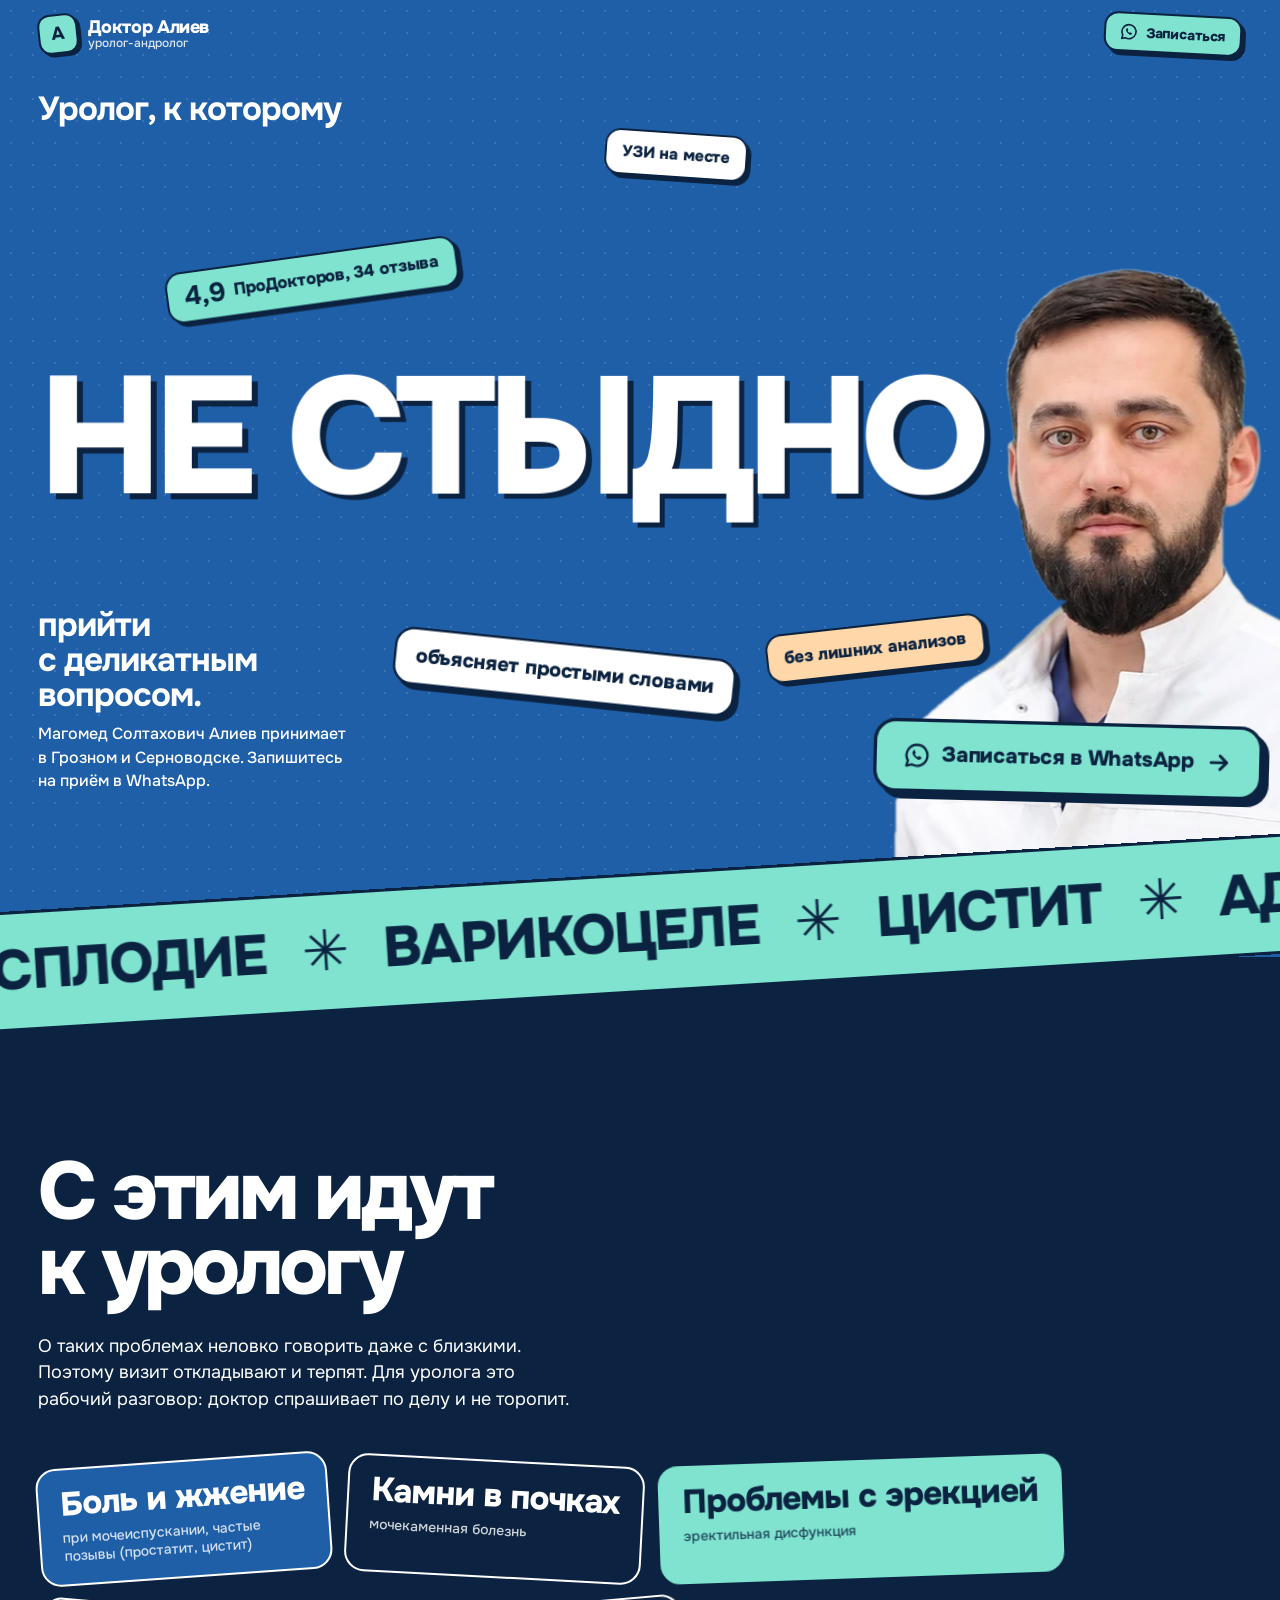
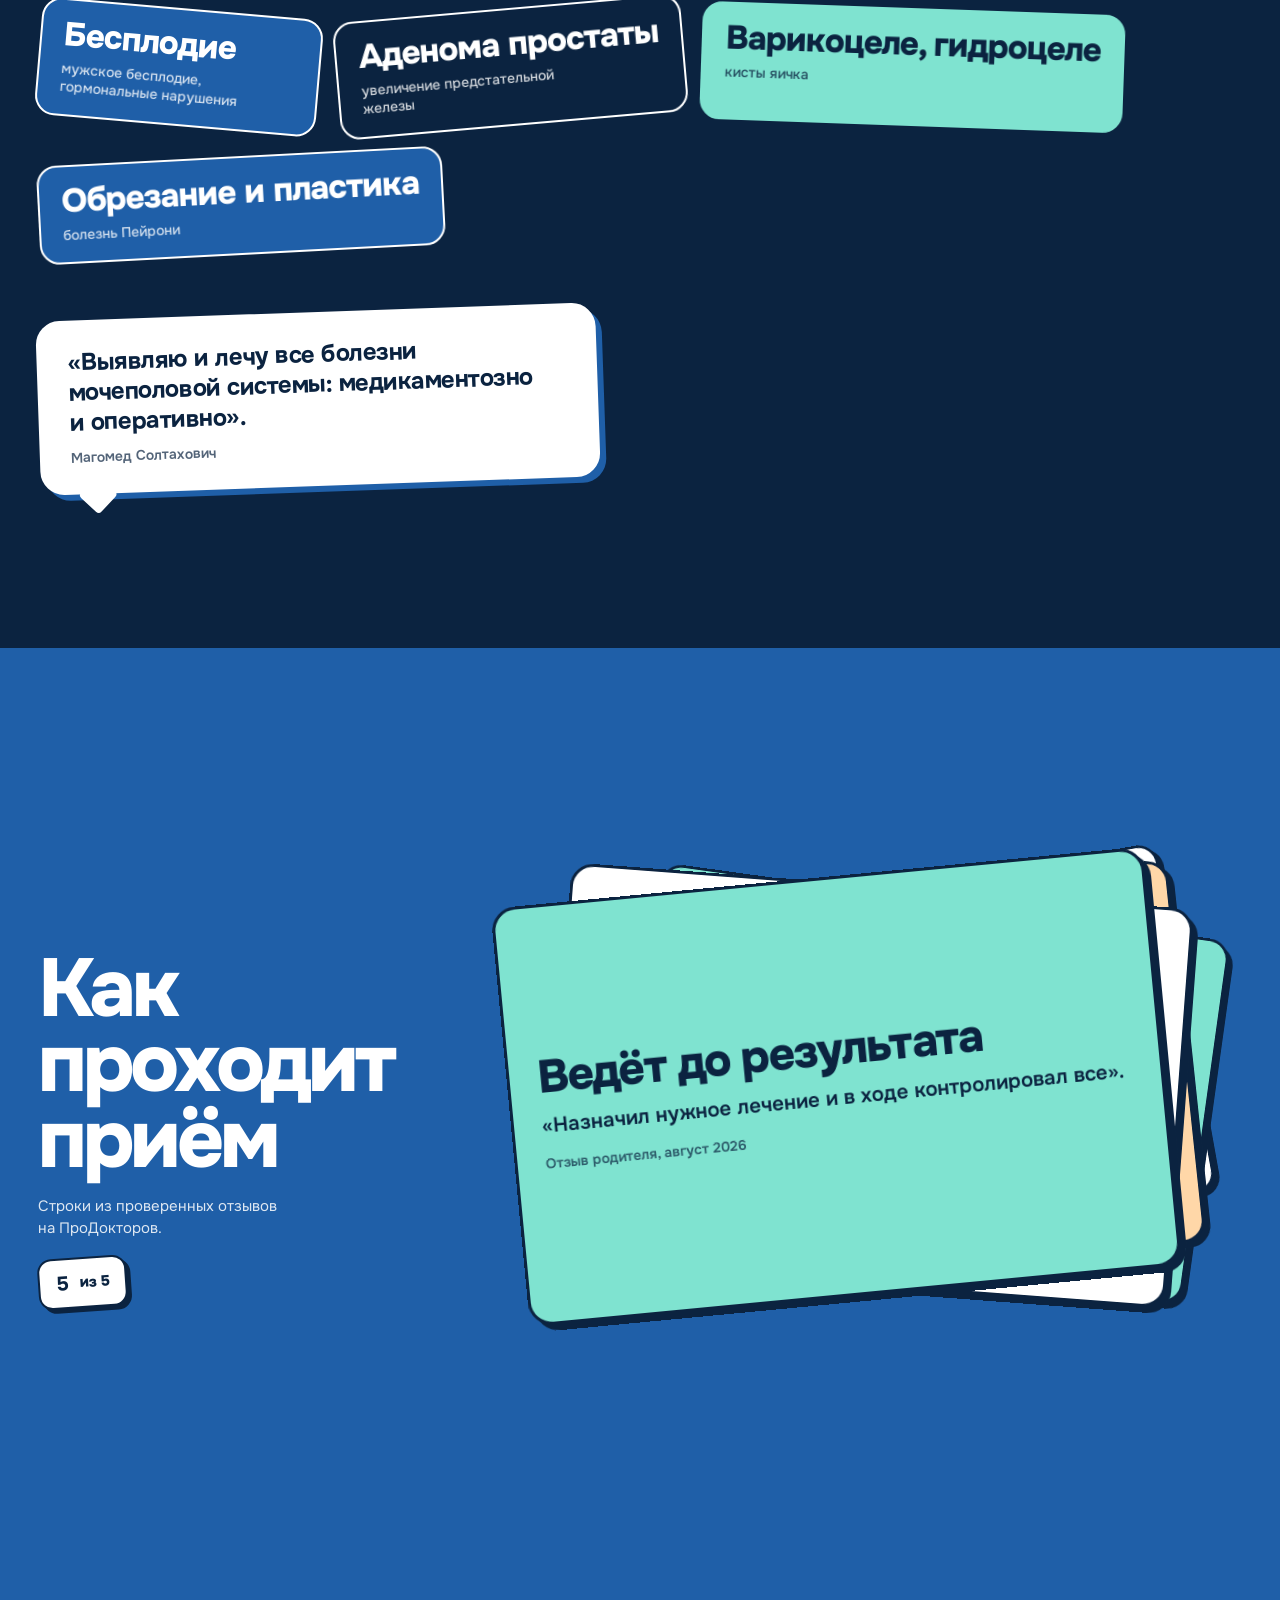
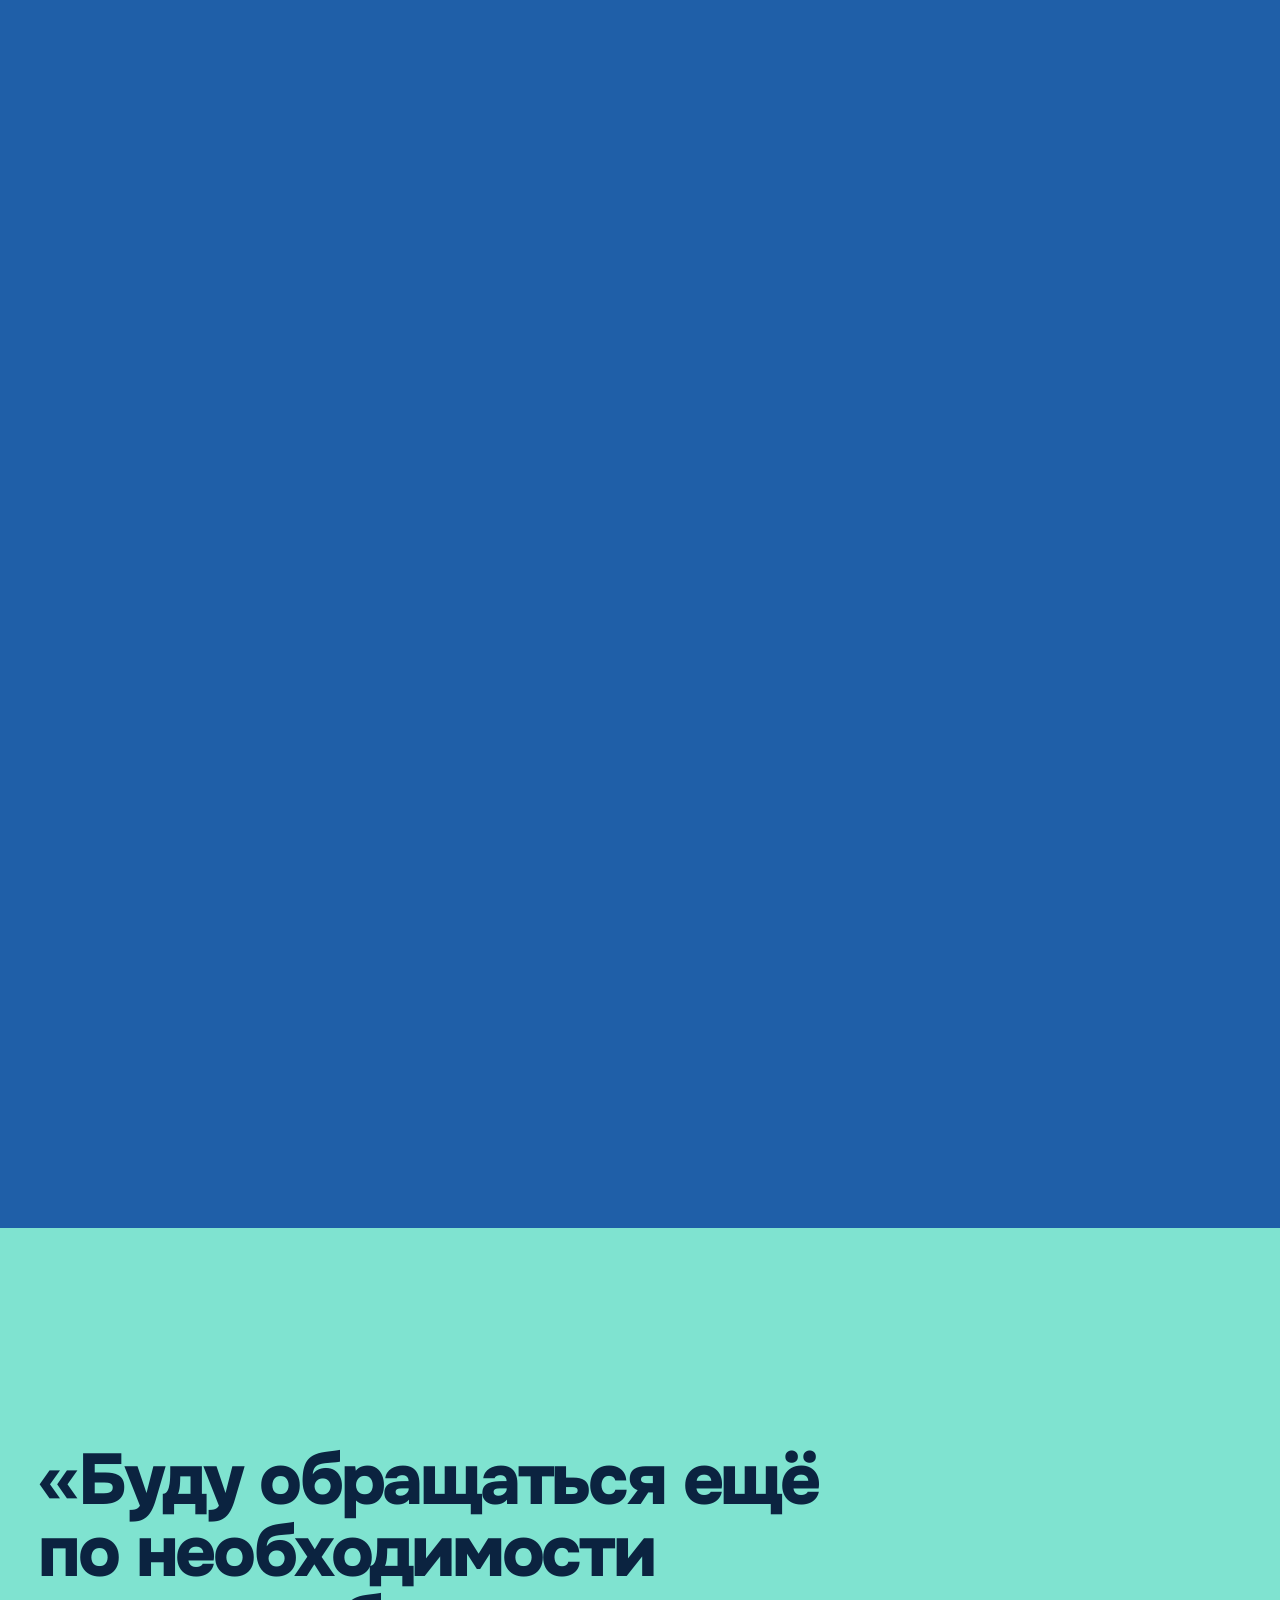
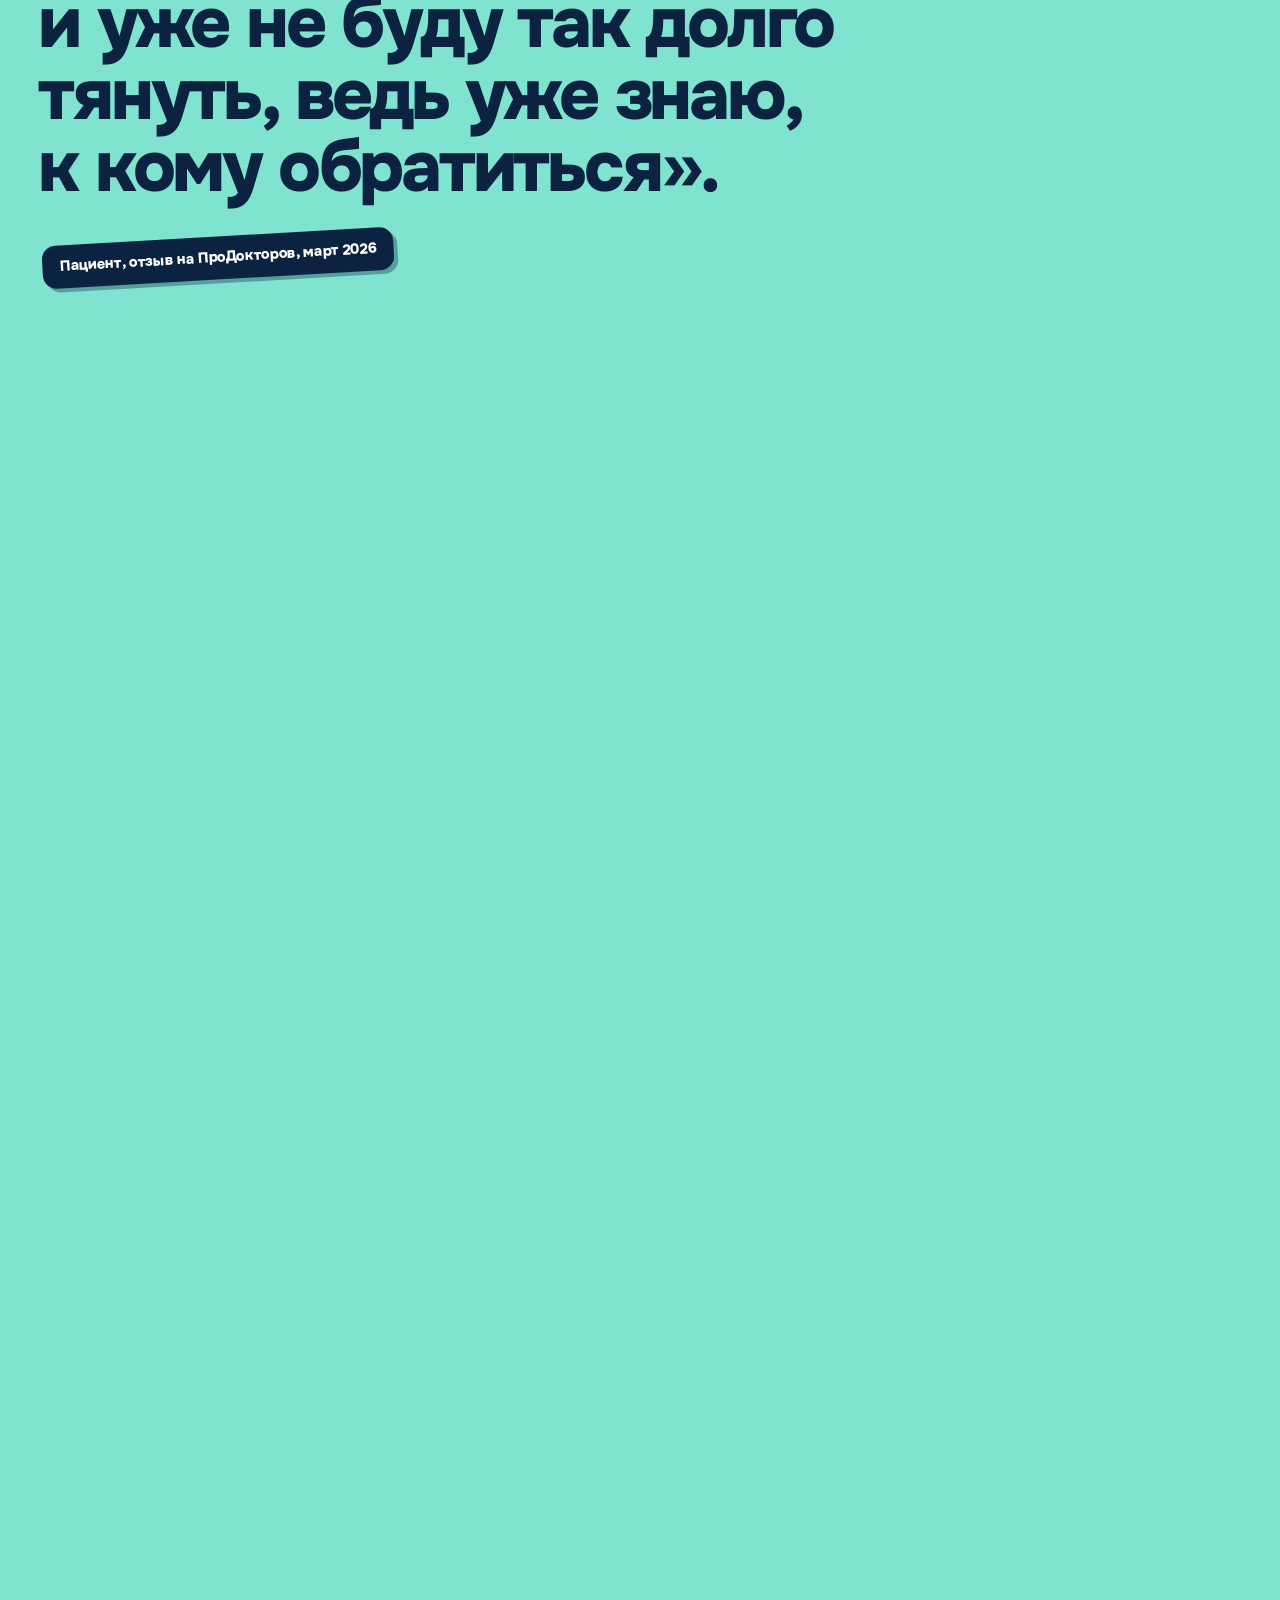
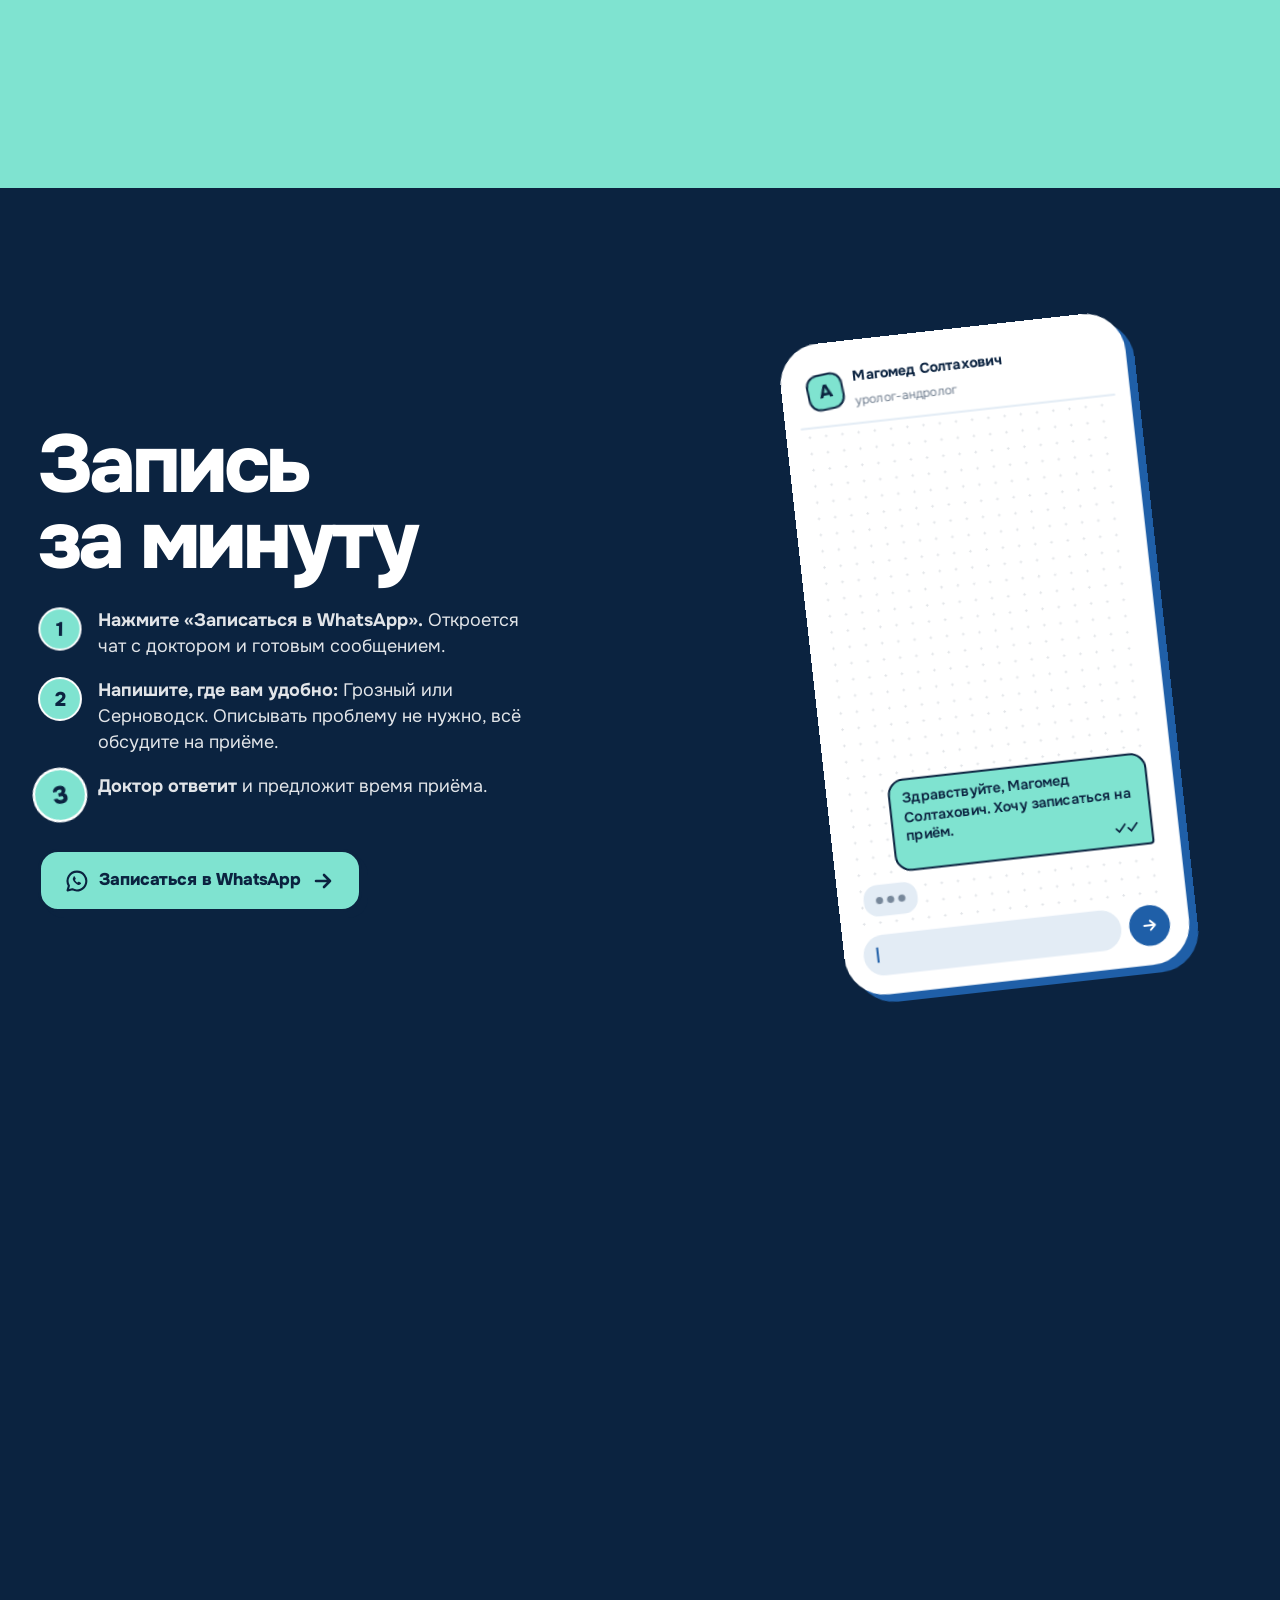
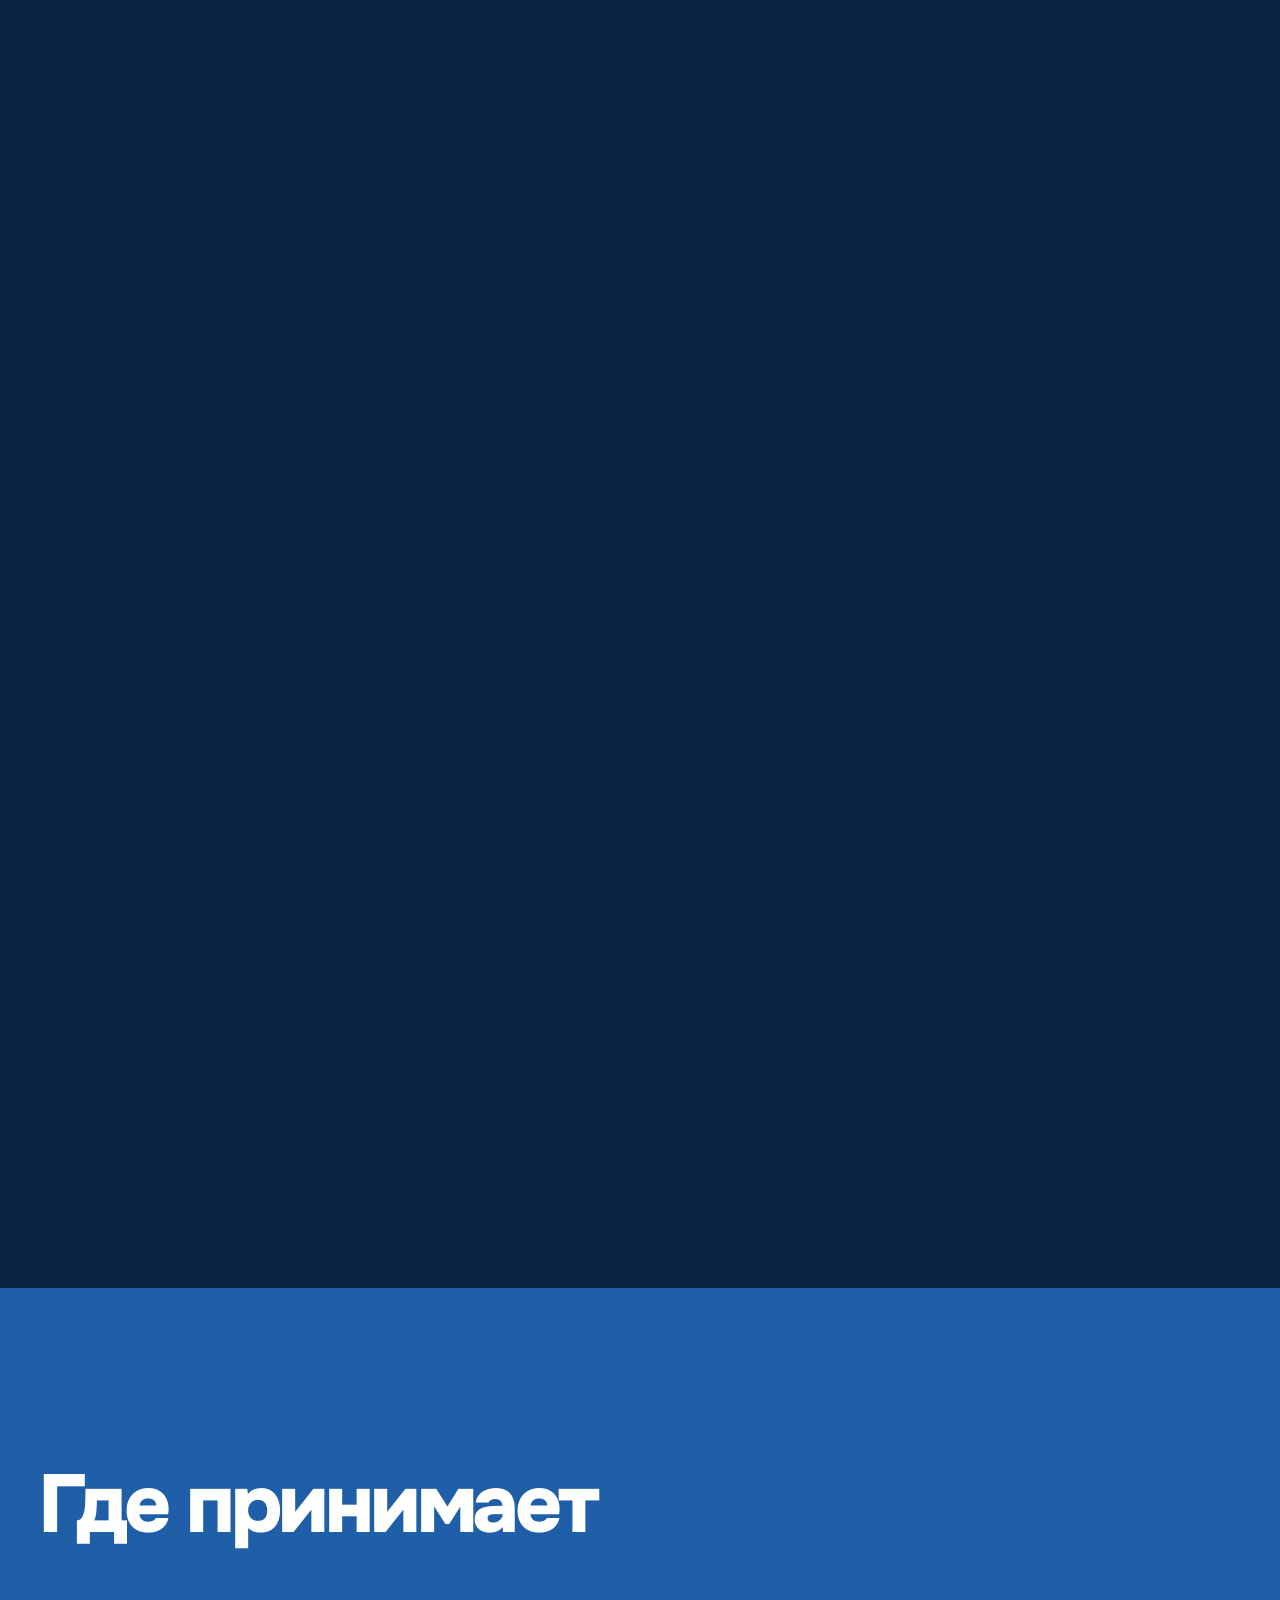
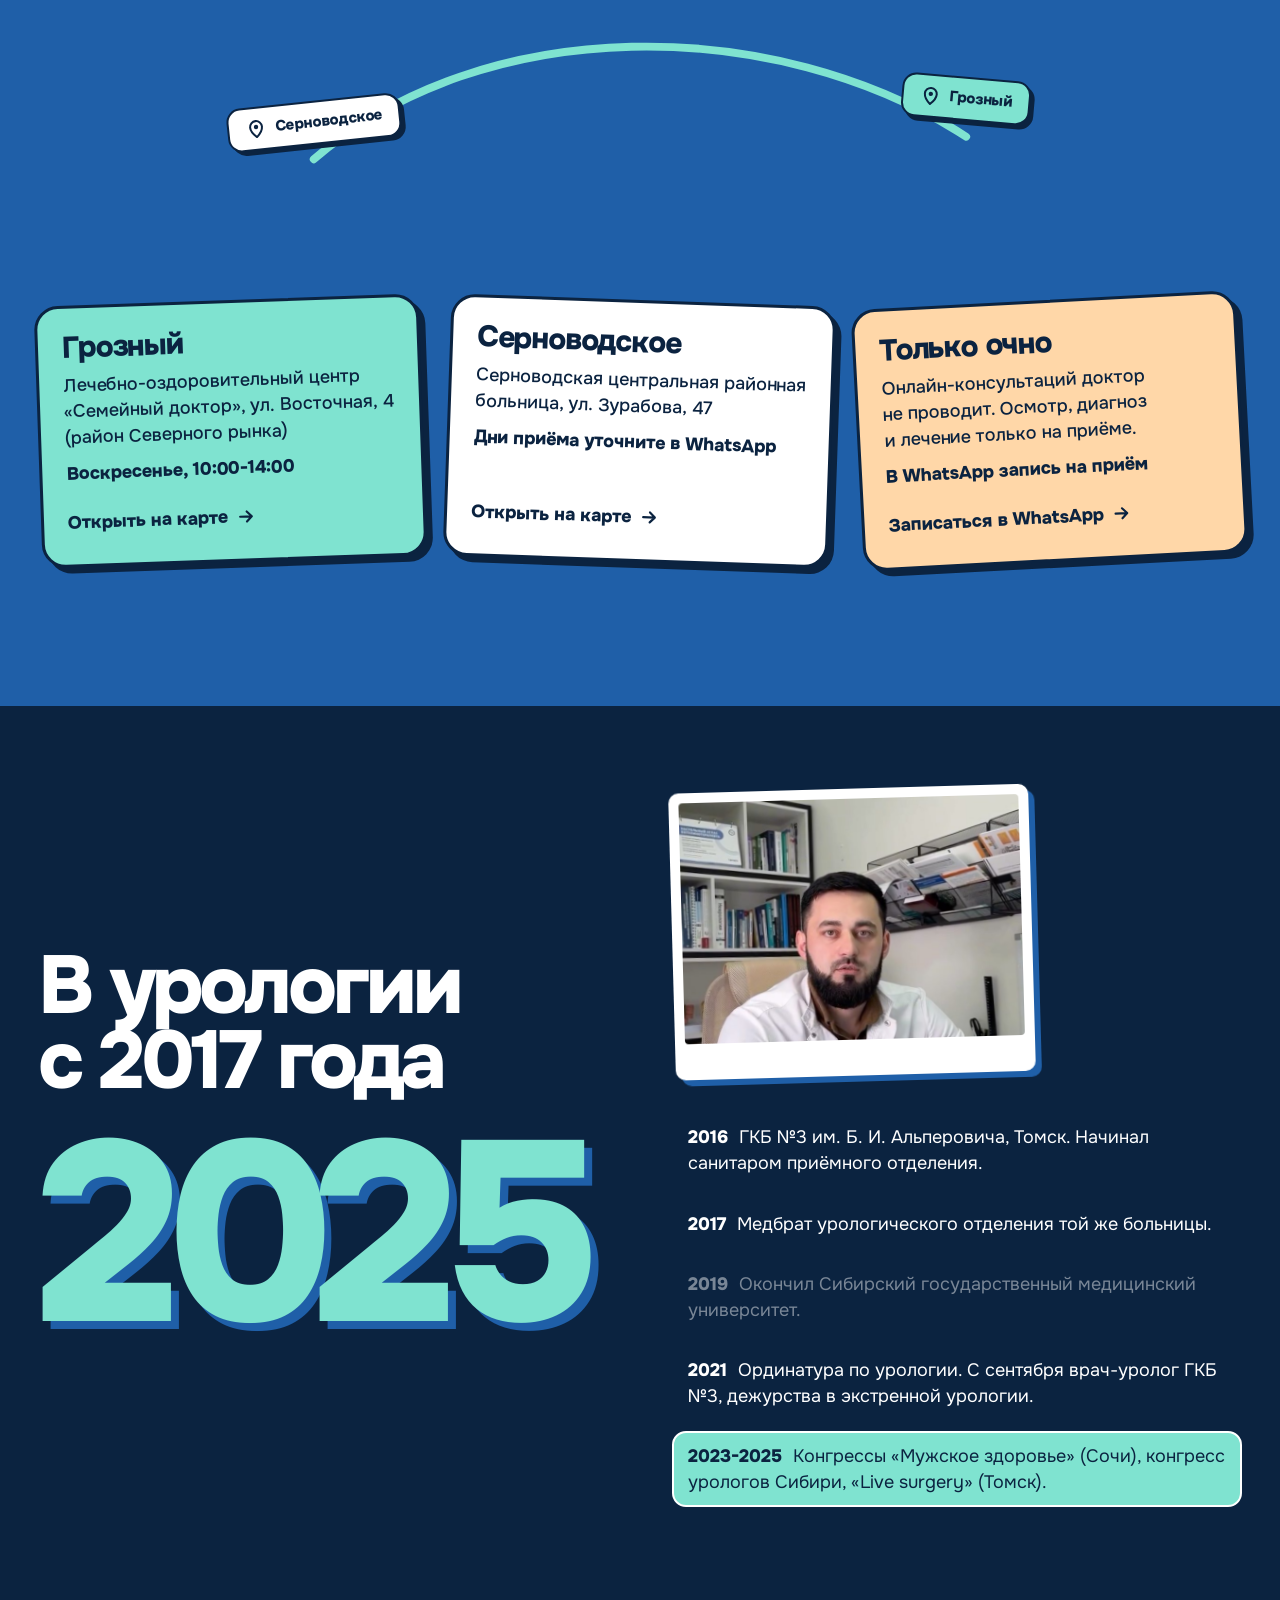
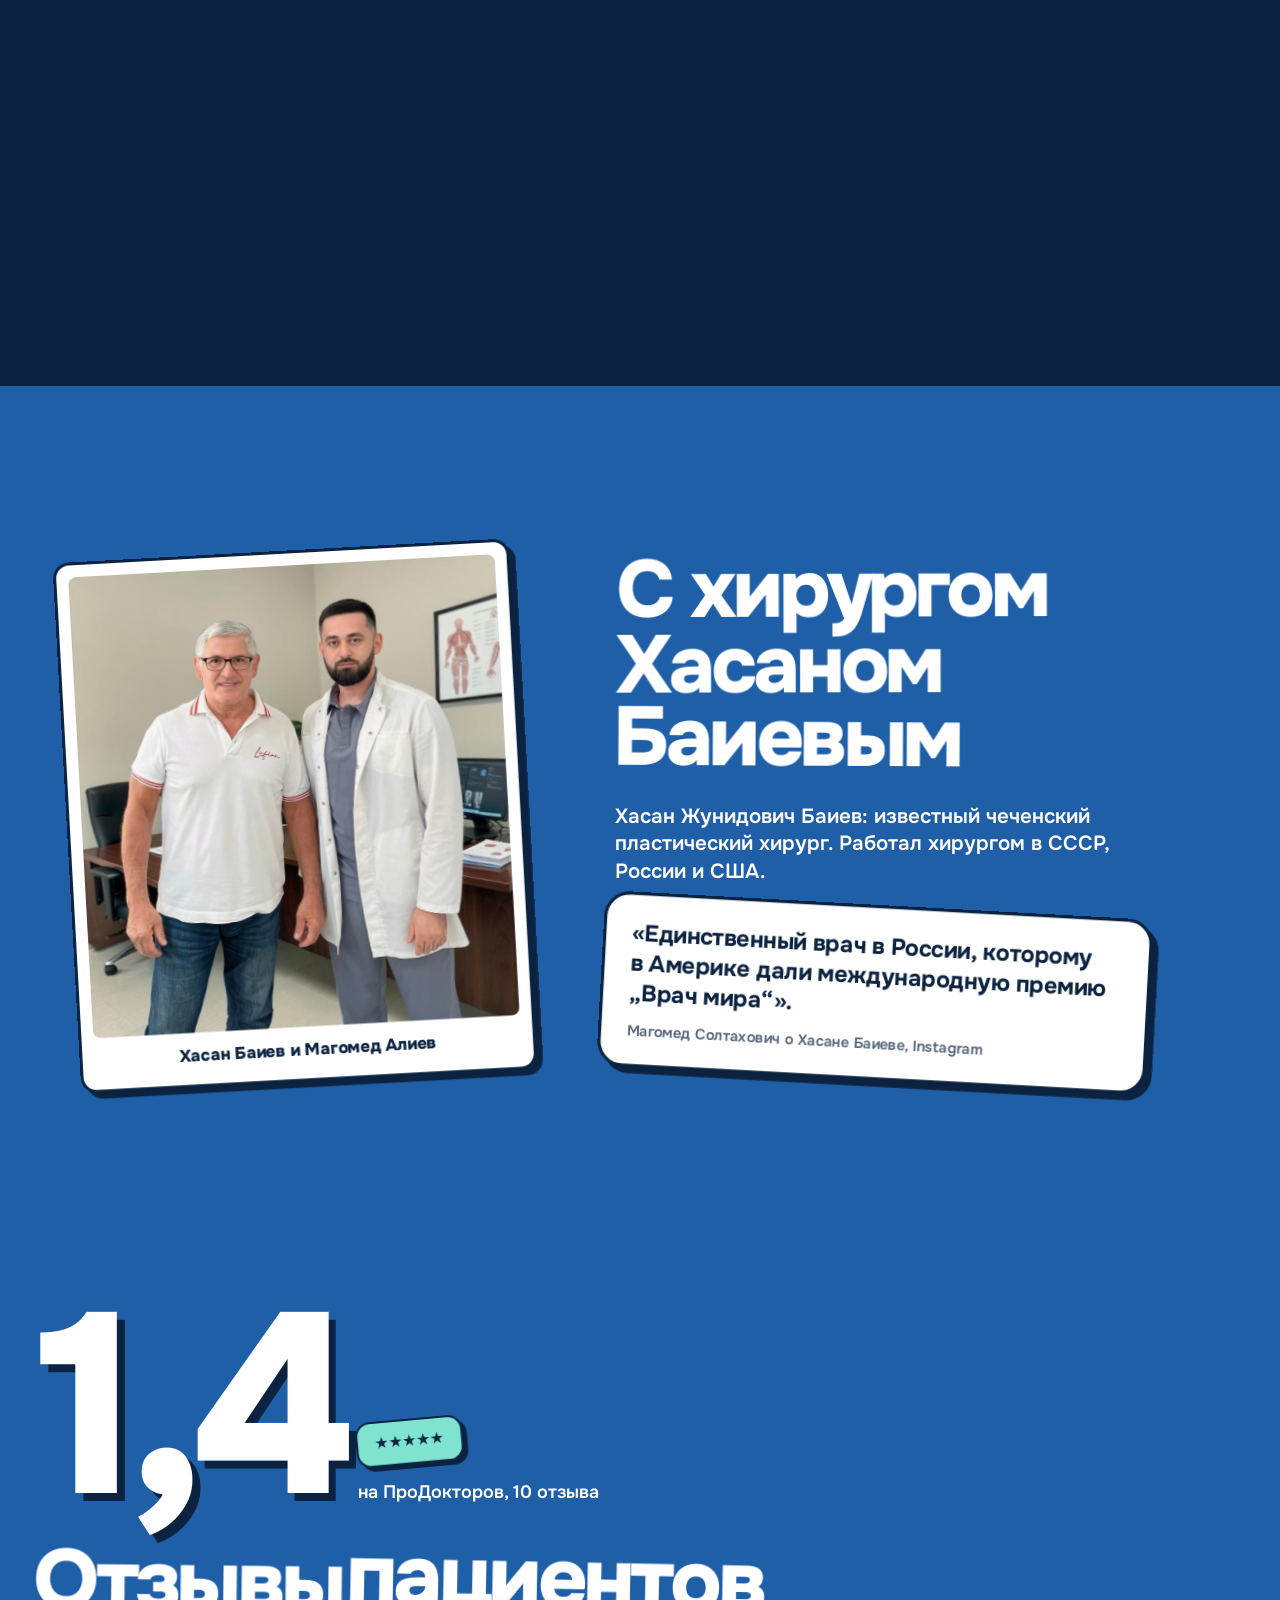
==== commit ceb62636: "Только очный приём: онлайн-консультаций нет, сайт для записи Выложено скриптом выложить-сайт.py" ====
--- a/index.html
+++ b/index.html
@@ -5,11 +5,11 @@
 <meta name="viewport" content="width=device-width, initial-scale=1, viewport-fit=cover">
 <meta name="robots" content="noindex">
 <title>Доктор Алиев, уролог-андролог в Грозном</title>
-<meta name="description" content="Магомед Солтахович Алиев: приём в Грозном и Серноводске, онлайн-консультация. 4,9 на ПроДокторов, 34 отзыва. Запись в WhatsApp.">
+<meta name="description" content="Магомед Солтахович Алиев: очный приём в Грозном и Серноводске. 4,9 на ПроДокторов, 34 отзыва. Запись на приём в WhatsApp.">
 <meta name="theme-color" content="#1F5FA8">
 <meta property="og:type" content="website">
 <meta property="og:title" content="Доктор Алиев, уролог-андролог в Грозном">
-<meta property="og:description" content="Приём в Грозном и Серноводске, онлайн-консультация. Запись в WhatsApp.">
+<meta property="og:description" content="Очный приём в Грозном и Серноводске. Запись на приём в WhatsApp.">
 <meta property="og:image" content="https://xasi88.github.io/urolog-aliev/img/og-image.jpg">
 <meta property="og:url" content="https://xasi88.github.io/urolog-aliev/">
 <link rel="icon" href="img/favicon.svg" type="image/svg+xml">
@@ -40,7 +40,7 @@
     <p class="pre">Уролог, к&nbsp;которому</p>
     <h1 class="giant" id="h-hero" aria-label="Уролог, к которому не стыдно прийти с деликатным вопросом"><span>Не</span> <span>стыдно</span></h1>
     <figure class="doc"><img src="img/doktor-cut.webp" width="464" height="673" fetchpriority="high" alt="Магомед Солтахович Алиев в белом халате"></figure>
-    <p class="post"><b>прийти с&nbsp;деликатным вопросом.</b><span>Магомед Солтахович Алиев принимает в&nbsp;Грозном и&nbsp;Серноводске и&nbsp;консультирует онлайн.</span></p>
+    <p class="post"><b>прийти с&nbsp;деликатным вопросом.</b><span>Магомед Солтахович Алиев принимает в&nbsp;Грозном и&nbsp;Серноводске. Запишитесь на&nbsp;приём в&nbsp;WhatsApp.</span></p>
     <a class="st st--lime" data-st data-x="0.13" data-y="0.28" data-mx="0.035" data-mb="152" data-r="-8" href="https://prodoctorov.ru/groznyy/vrach/1347622-aliev/" target="_blank" rel="noopener"><b>4,9</b> ПроДокторов, 34&nbsp;отзыва</a>
     <span class="st st--white st--desk" data-st data-x="0.47" data-y="0.15" data-r="6">УЗИ на&nbsp;месте</span>
     <span class="st st--pink st--desk" data-st data-x="0.6" data-y="0.70" data-r="-5">без лишних анализов</span>
@@ -109,7 +109,7 @@
           <h2 class="big" id="h-chat">Запись за&nbsp;минуту</h2>
           <ol class="steps">
             <li><span class="num" aria-hidden="true">1</span><p><b>Нажмите «Записаться в&nbsp;WhatsApp».</b> Откроется чат с&nbsp;доктором и&nbsp;готовым сообщением.</p></li>
-            <li><span class="num" aria-hidden="true">2</span><p><b>Напишите, что беспокоит</b> и&nbsp;где вам удобно: Грозный, Серноводск или онлайн.</p></li>
+            <li><span class="num" aria-hidden="true">2</span><p><b>Напишите, где вам удобно:</b> Грозный или Серноводск. Описывать проблему не&nbsp;нужно, всё обсудите на&nbsp;приёме.</p></li>
             <li><span class="num" aria-hidden="true">3</span><p><b>Доктор ответит</b> и&nbsp;предложит время приёма.</p></li>
           </ol>
           <a class="cta cta--inline" data-wa href="https://wa.me/79234104903" target="_blank" rel="noopener"><svg class="ico" aria-hidden="true"><use href="#i-wa"/></svg>Записаться в&nbsp;WhatsApp <svg class="ico" aria-hidden="true"><use href="#i-arr"/></svg></a>
@@ -155,10 +155,10 @@
           <a class="link" href="https://yandex.ru/maps/?text=%D0%A1%D0%B5%D1%80%D0%BD%D0%BE%D0%B2%D0%BE%D0%B4%D1%81%D0%BA%D0%BE%D0%B5%2C%20%D1%83%D0%BB%D0%B8%D1%86%D0%B0%20%D0%97%D1%83%D1%80%D0%B0%D0%B1%D0%BE%D0%B2%D0%B0%2C%2047" target="_blank" rel="noopener">Открыть на&nbsp;карте <svg class="ico" aria-hidden="true"><use href="#i-arr"/></svg></a>
         </article>
         <article class="place place--pink" data-pop data-r="-3">
-          <h3>Онлайн</h3>
-          <p>Консультация из&nbsp;любого города.</p>
-          <p class="place__time">Как она проходит, доктор расскажет в&nbsp;WhatsApp</p>
-          <a class="link" data-wa href="https://wa.me/79234104903" target="_blank" rel="noopener">Спросить в&nbsp;WhatsApp <svg class="ico" aria-hidden="true"><use href="#i-arr"/></svg></a>
+          <h3>Только очно</h3>
+          <p>Онлайн-консультаций доктор не&nbsp;проводит. Осмотр, диагноз и&nbsp;лечение только на&nbsp;приёме.</p>
+          <p class="place__time">В&nbsp;WhatsApp запись на&nbsp;приём</p>
+          <a class="link" data-wa href="https://wa.me/79234104903" target="_blank" rel="noopener">Записаться в&nbsp;WhatsApp <svg class="ico" aria-hidden="true"><use href="#i-arr"/></svg></a>
         </article>
       </div>
     </div>
@@ -226,9 +226,9 @@
     <div class="wrap narrow">
       <h2 class="big pops" id="h-faq">Вопросы и&nbsp;ответы</h2>
       <div class="qs">
-        <details data-pop data-r="-1"><summary>Стыдно идти к&nbsp;урологу. Что делать?</summary><p>Напишите в&nbsp;WhatsApp своими словами, без терминов. На&nbsp;приёме доктор спросит только то, что нужно для диагноза.</p></details>
-        <details data-pop data-r="1"><summary>Где и&nbsp;когда принимает доктор?</summary><p>В&nbsp;Грозном по&nbsp;воскресеньям, 10:00-14:00, «Семейный доктор», ул.&nbsp;Восточная,&nbsp;4. В&nbsp;Серноводской больнице дни приёма уточните в&nbsp;WhatsApp. Ещё есть онлайн-консультация.</p></details>
-        <details data-pop data-r="-1"><summary>Можно сначала онлайн?</summary><p>Да. Напишите в&nbsp;WhatsApp, доктор скажет, как проходит онлайн-консультация.</p></details>
+        <details data-pop data-r="-1"><summary>Стыдно идти к&nbsp;урологу. Что делать?</summary><p>Запишитесь в&nbsp;WhatsApp: достаточно написать город и&nbsp;удобный день, проблему описывать не&nbsp;нужно. На&nbsp;приёме доктор спросит только то, что нужно для диагноза.</p></details>
+        <details data-pop data-r="1"><summary>Где и&nbsp;когда принимает доктор?</summary><p>В&nbsp;Грозном по&nbsp;воскресеньям, 10:00-14:00, «Семейный доктор», ул.&nbsp;Восточная,&nbsp;4. В&nbsp;Серноводской больнице дни приёма уточните в&nbsp;WhatsApp.</p></details>
+        <details data-pop data-r="-1"><summary>Можно получить консультацию онлайн?</summary><p>Нет. Доктор принимает только очно, в&nbsp;Грозном и&nbsp;Серноводском. Осмотр, диагноз и&nbsp;лечение только на&nbsp;приёме. В&nbsp;WhatsApp можно записаться.</p></details>
         <details data-pop data-r="1"><summary>Сколько стоит приём?</summary><p>Цену назовут при записи.</p></details>
         <details data-pop data-r="-1"><summary>Как подготовиться к&nbsp;приёму?</summary><p>Возьмите прошлые анализы и&nbsp;заключения, если они есть. О&nbsp;подготовке к&nbsp;УЗИ доктор скажет при записи.</p></details>
         <details data-pop data-r="1"><summary>Доктор принимает женщин и&nbsp;детей?</summary><p>Да. В&nbsp;отзывах есть пациентки и&nbsp;родители с&nbsp;детьми.</p></details>
@@ -241,7 +241,7 @@
   <section class="final" id="final" aria-labelledby="h-final">
     <div class="wrap final__in">
       <h2 class="huge pops" id="h-final">Напишите доктору</h2>
-      <p data-pop>Сообщение ни&nbsp;к&nbsp;чему не&nbsp;обязывает. Доктор ответит и&nbsp;подскажет, с&nbsp;чего начать.</p>
+      <p data-pop>Сообщение ни&nbsp;к&nbsp;чему не&nbsp;обязывает. Доктор ответит и&nbsp;предложит время приёма.</p>
       <a class="cta cta--navy cta--big" data-wa data-jiggle href="https://wa.me/79234104903" target="_blank" rel="noopener"><svg class="ico" aria-hidden="true"><use href="#i-wa"/></svg>Записаться в&nbsp;WhatsApp <svg class="ico" aria-hidden="true"><use href="#i-arr"/></svg></a>
     </div>
   </section>
@@ -261,7 +261,7 @@
       <a href="https://prodoctorov.ru/groznyy/vrach/1347622-aliev/" target="_blank" rel="noopener">ПроДокторов</a>
     </nav>
   </div>
-  <p class="wrap foot__warn">Имеются противопоказания. Необходима консультация специалиста.</p>
+  <p class="wrap foot__warn">Сайт носит информационный характер и&nbsp;нужен для записи на&nbsp;очный приём. Онлайн-консультаций нет. Имеются противопоказания. Необходима консультация специалиста.</p>
 </footer>
 
 <div class="dock" id="dock" aria-hidden="true">
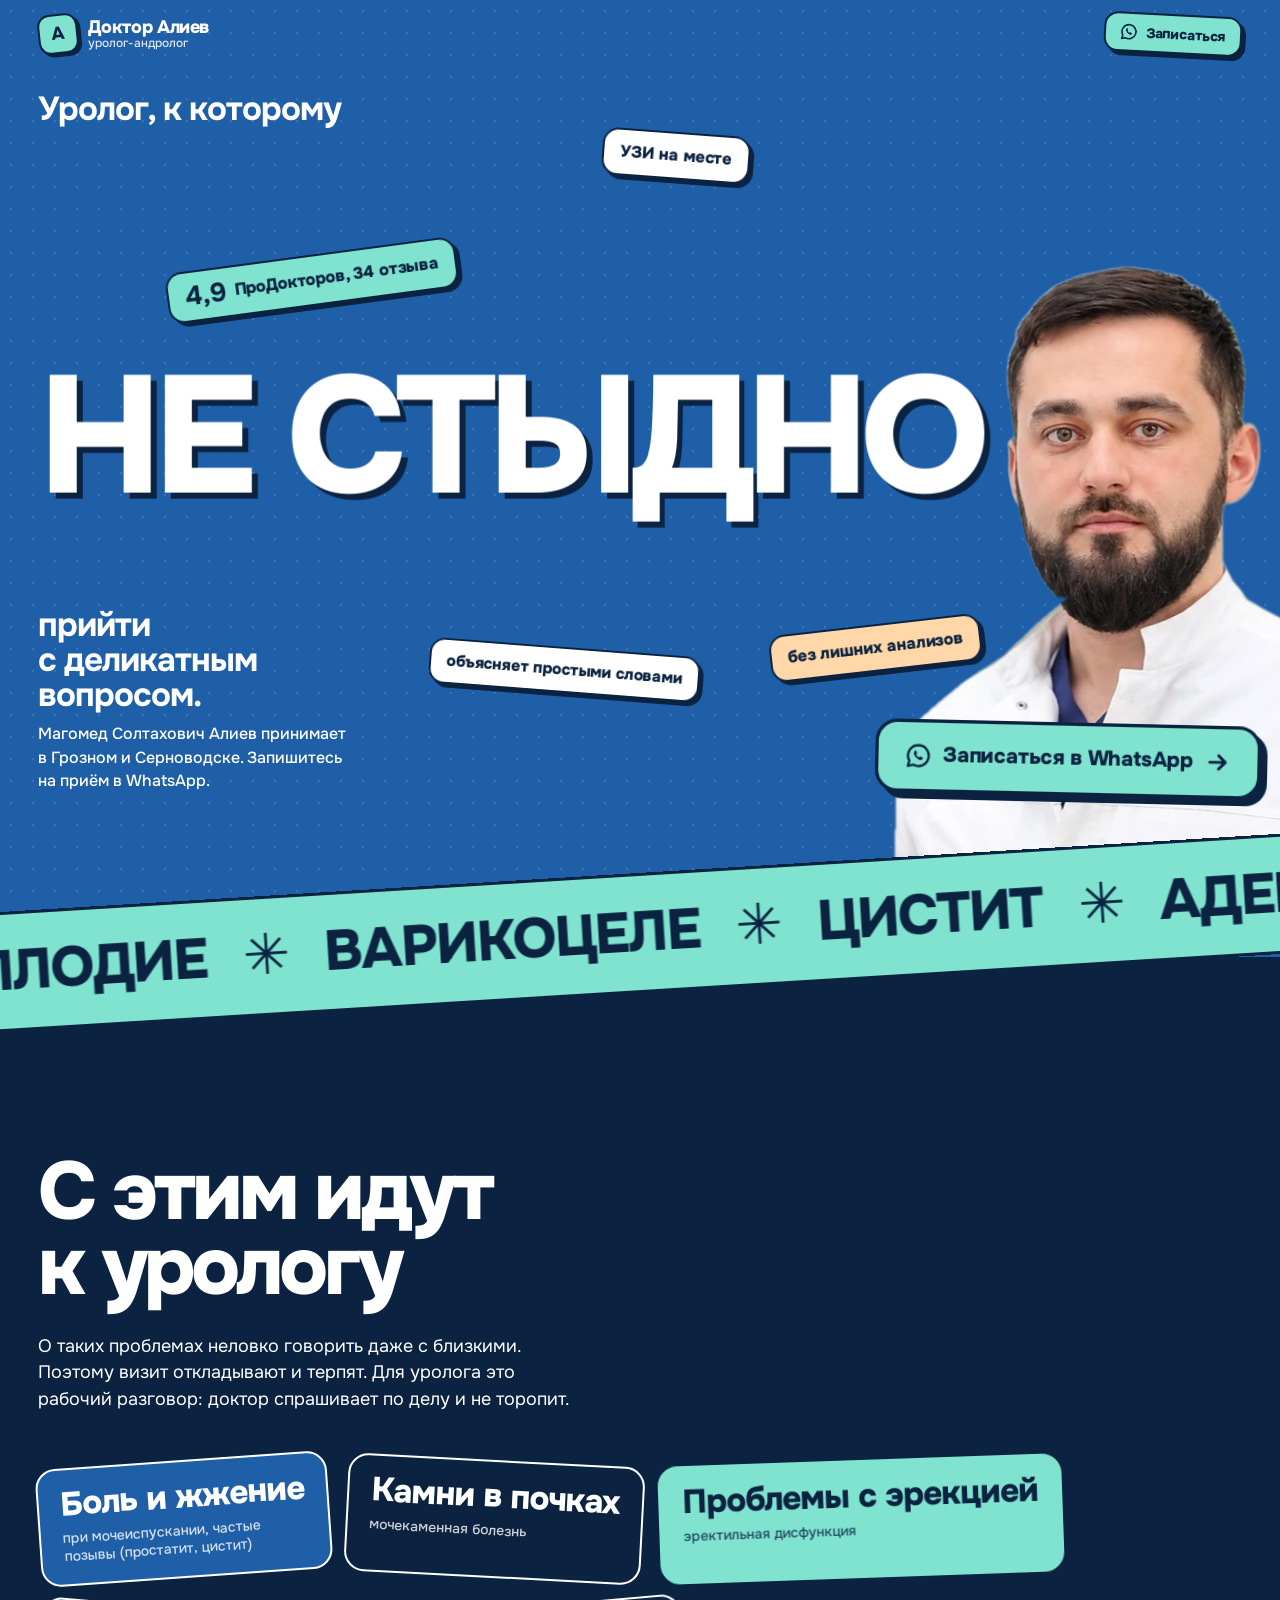
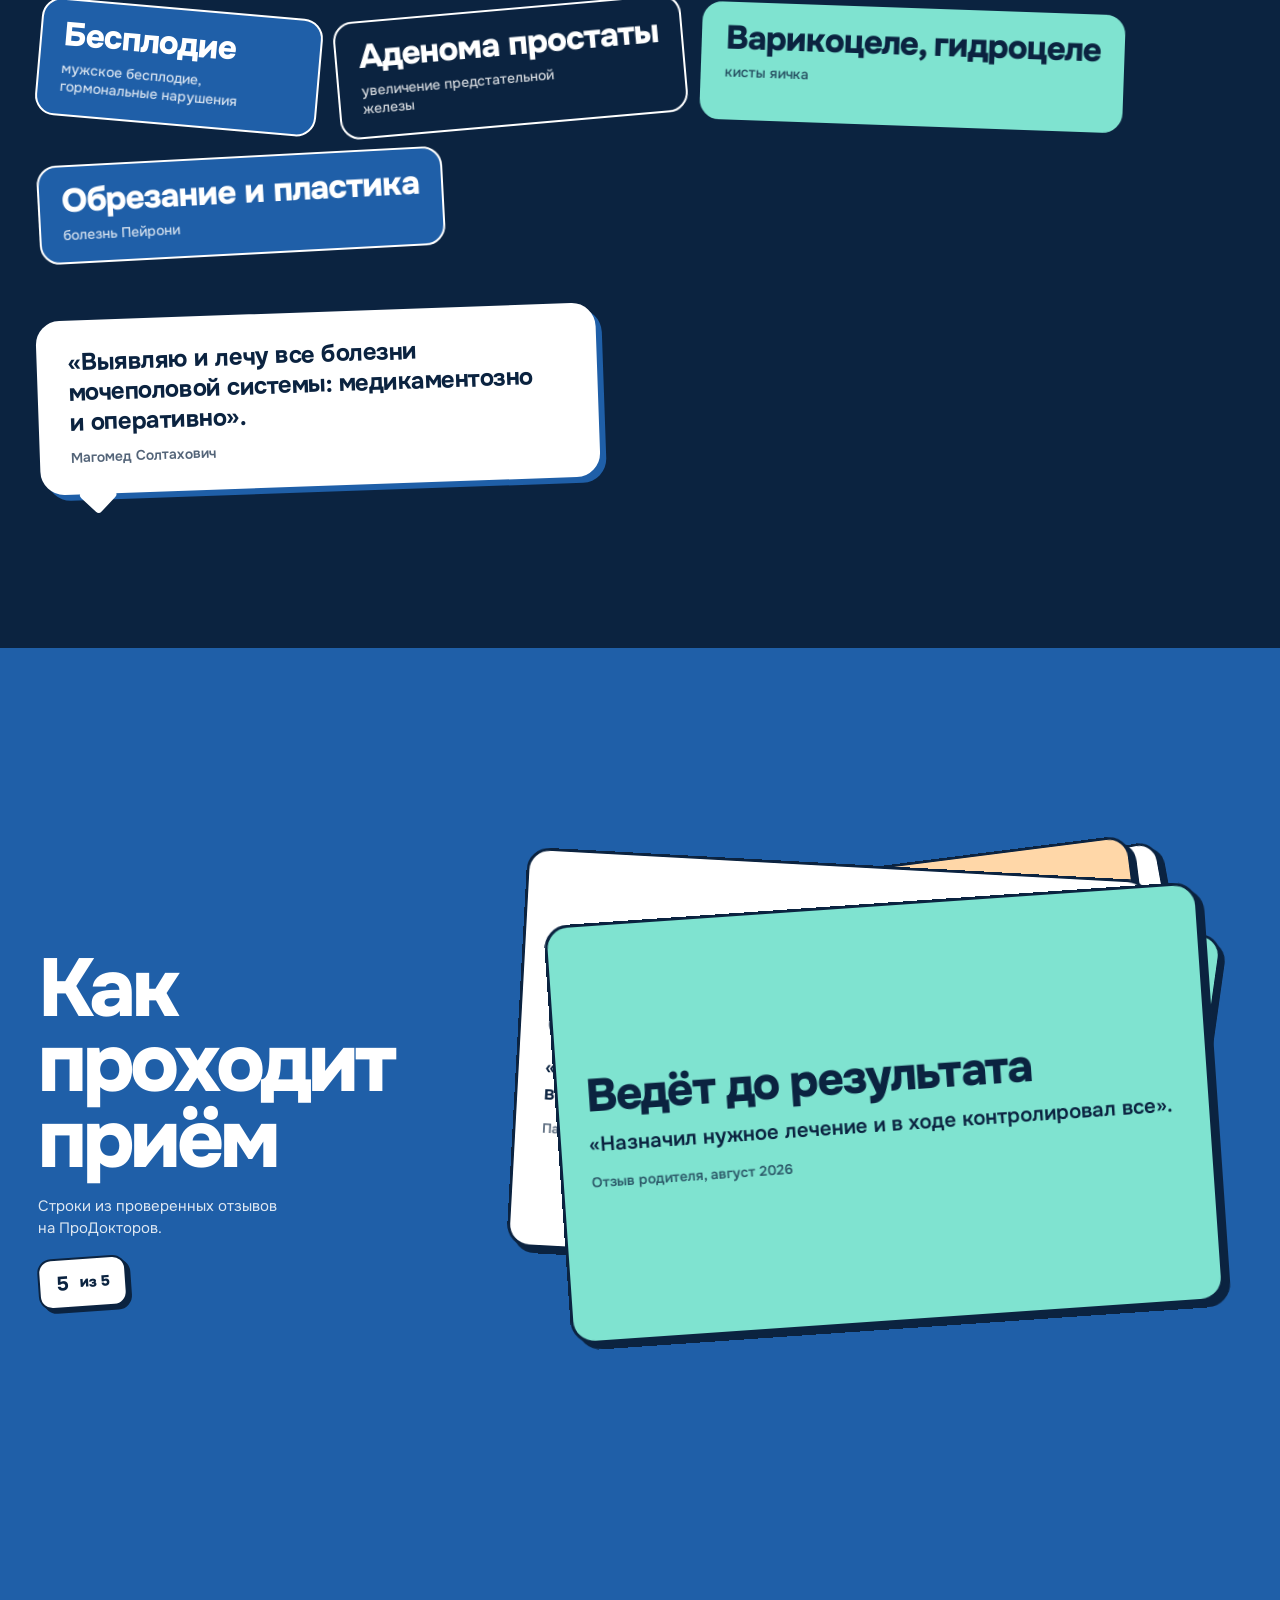
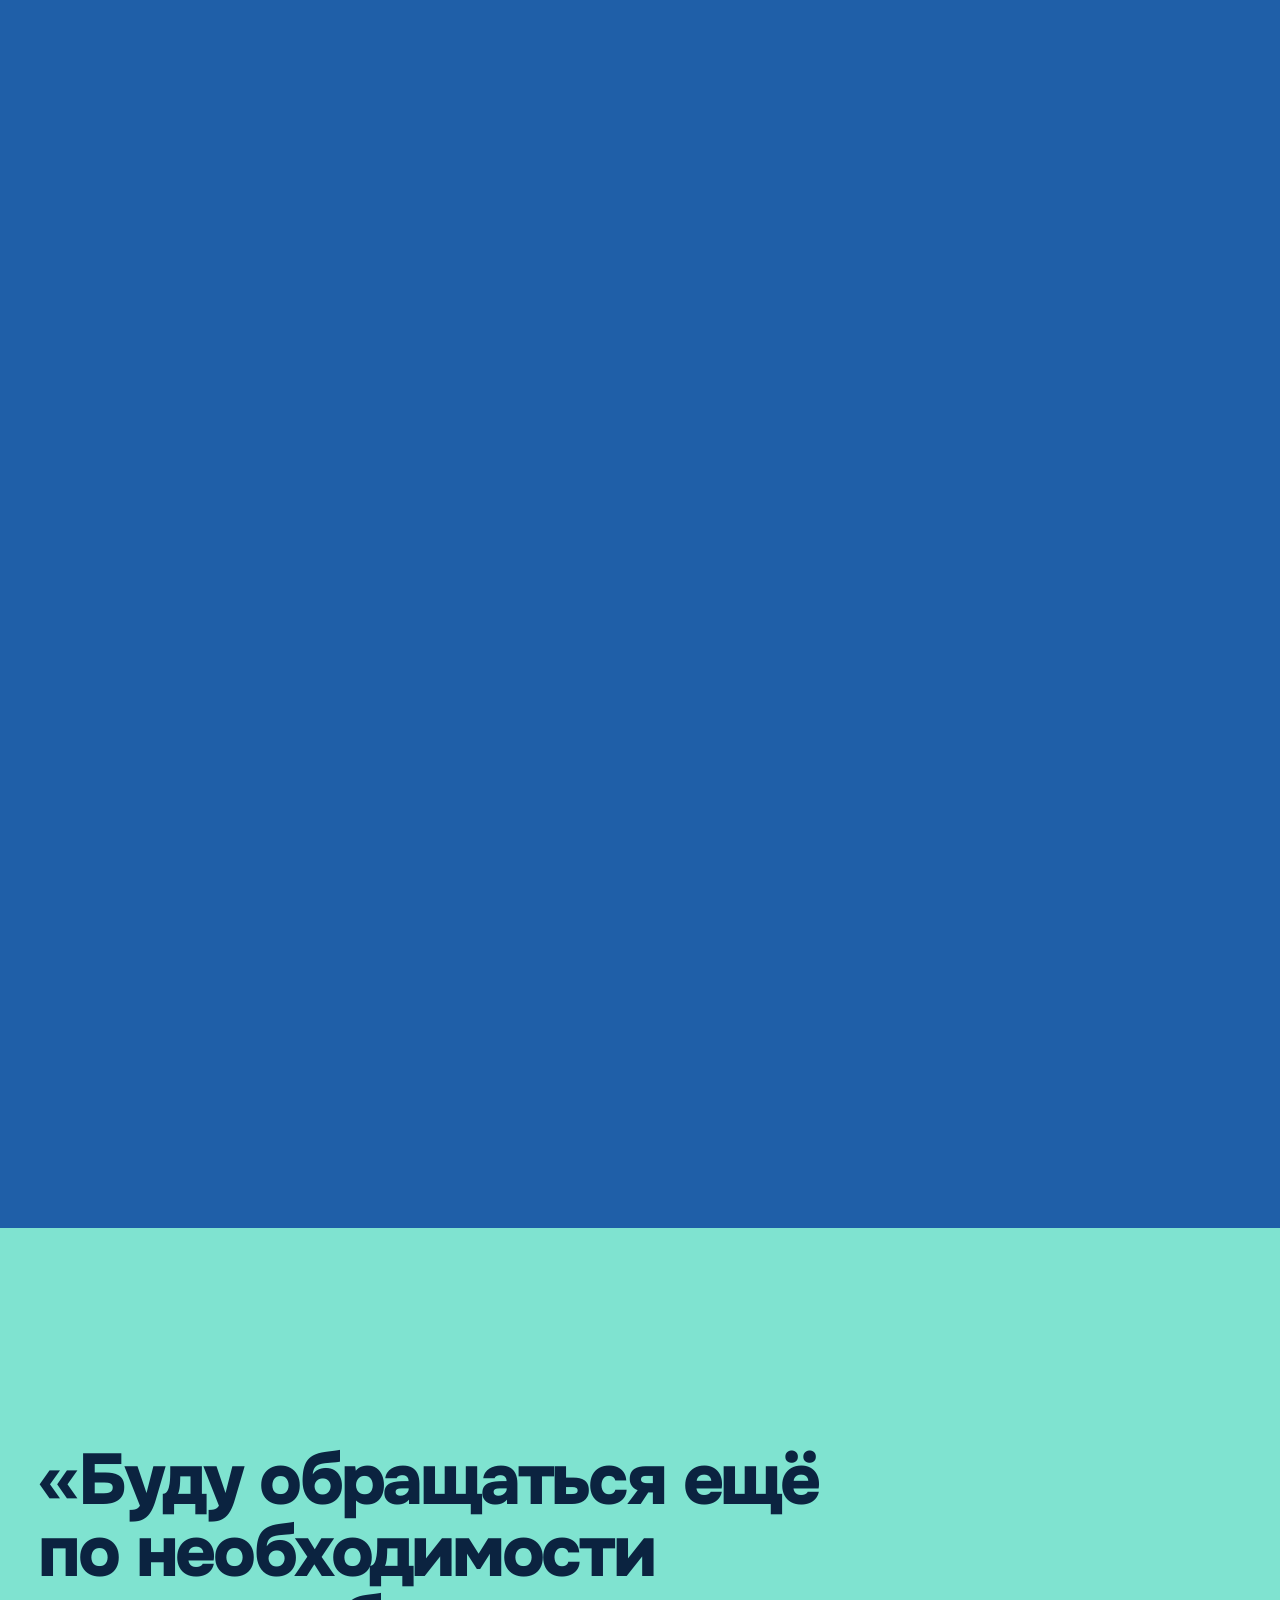
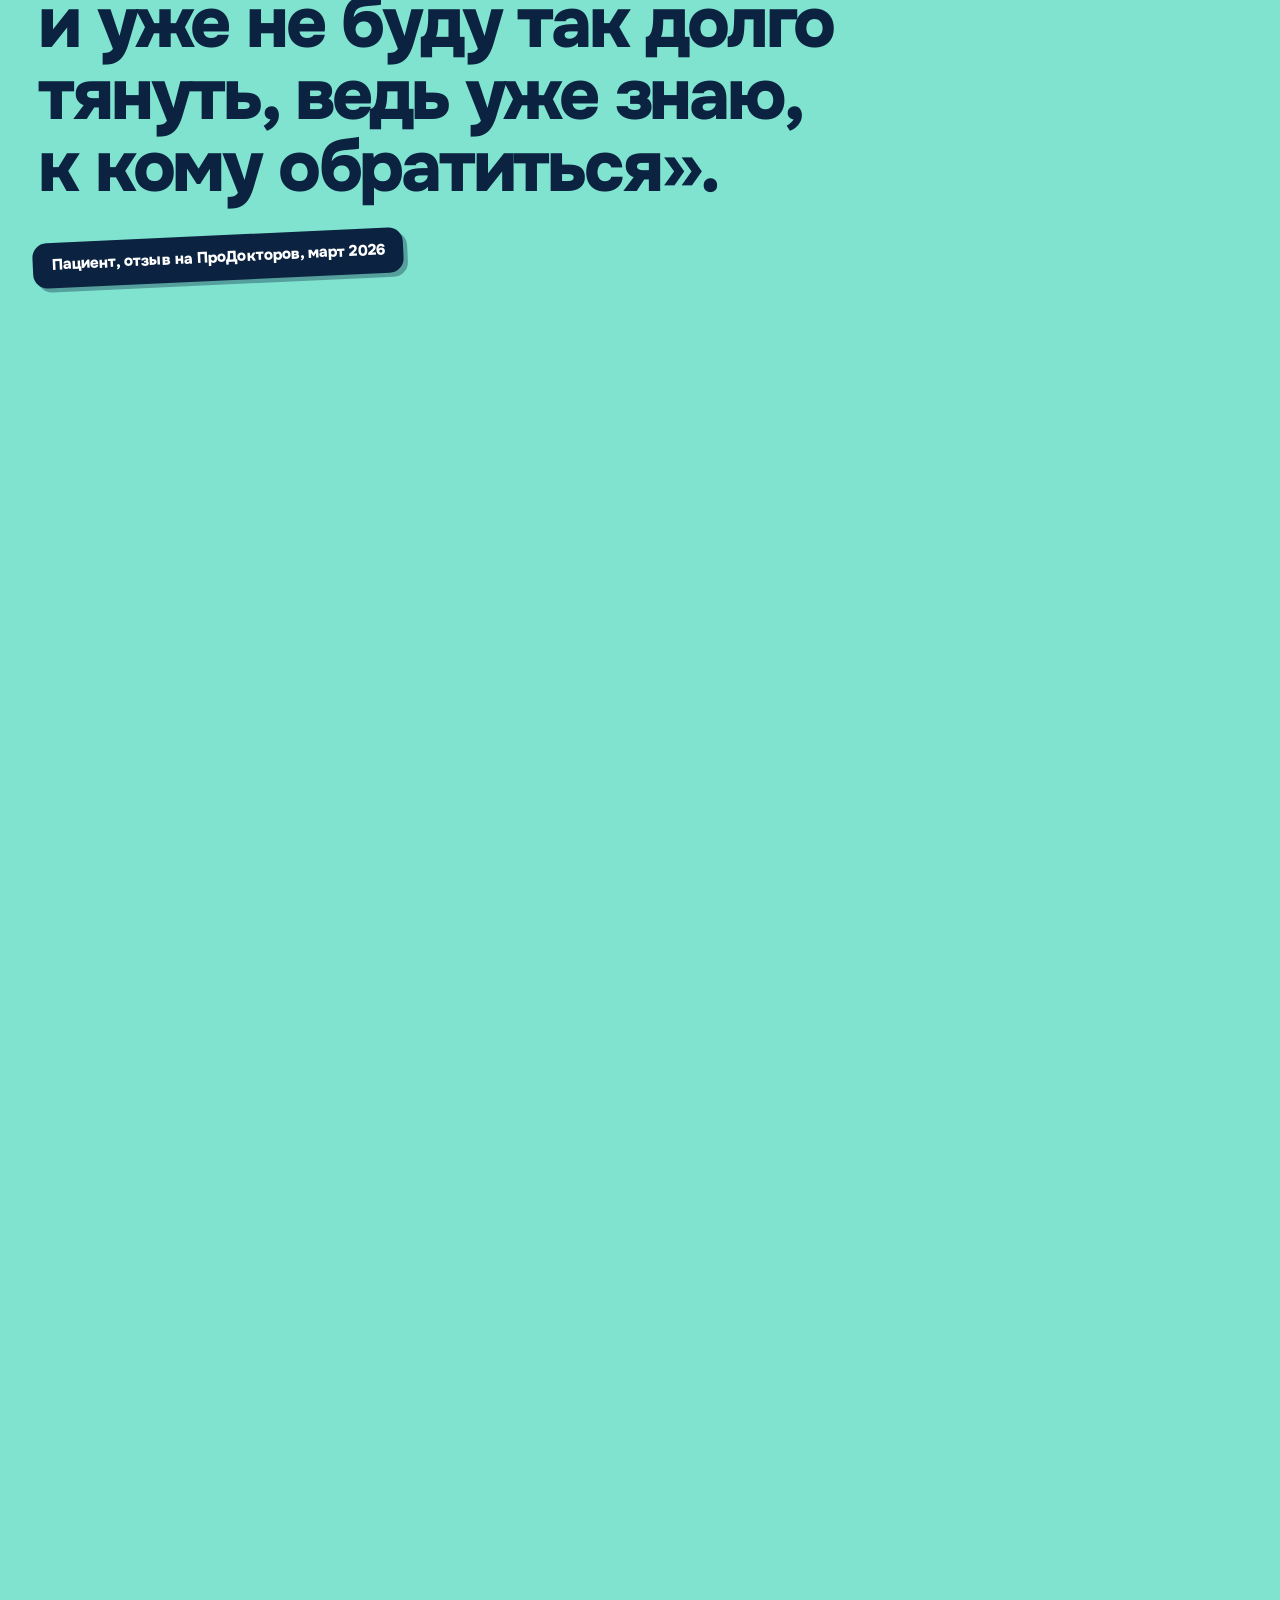
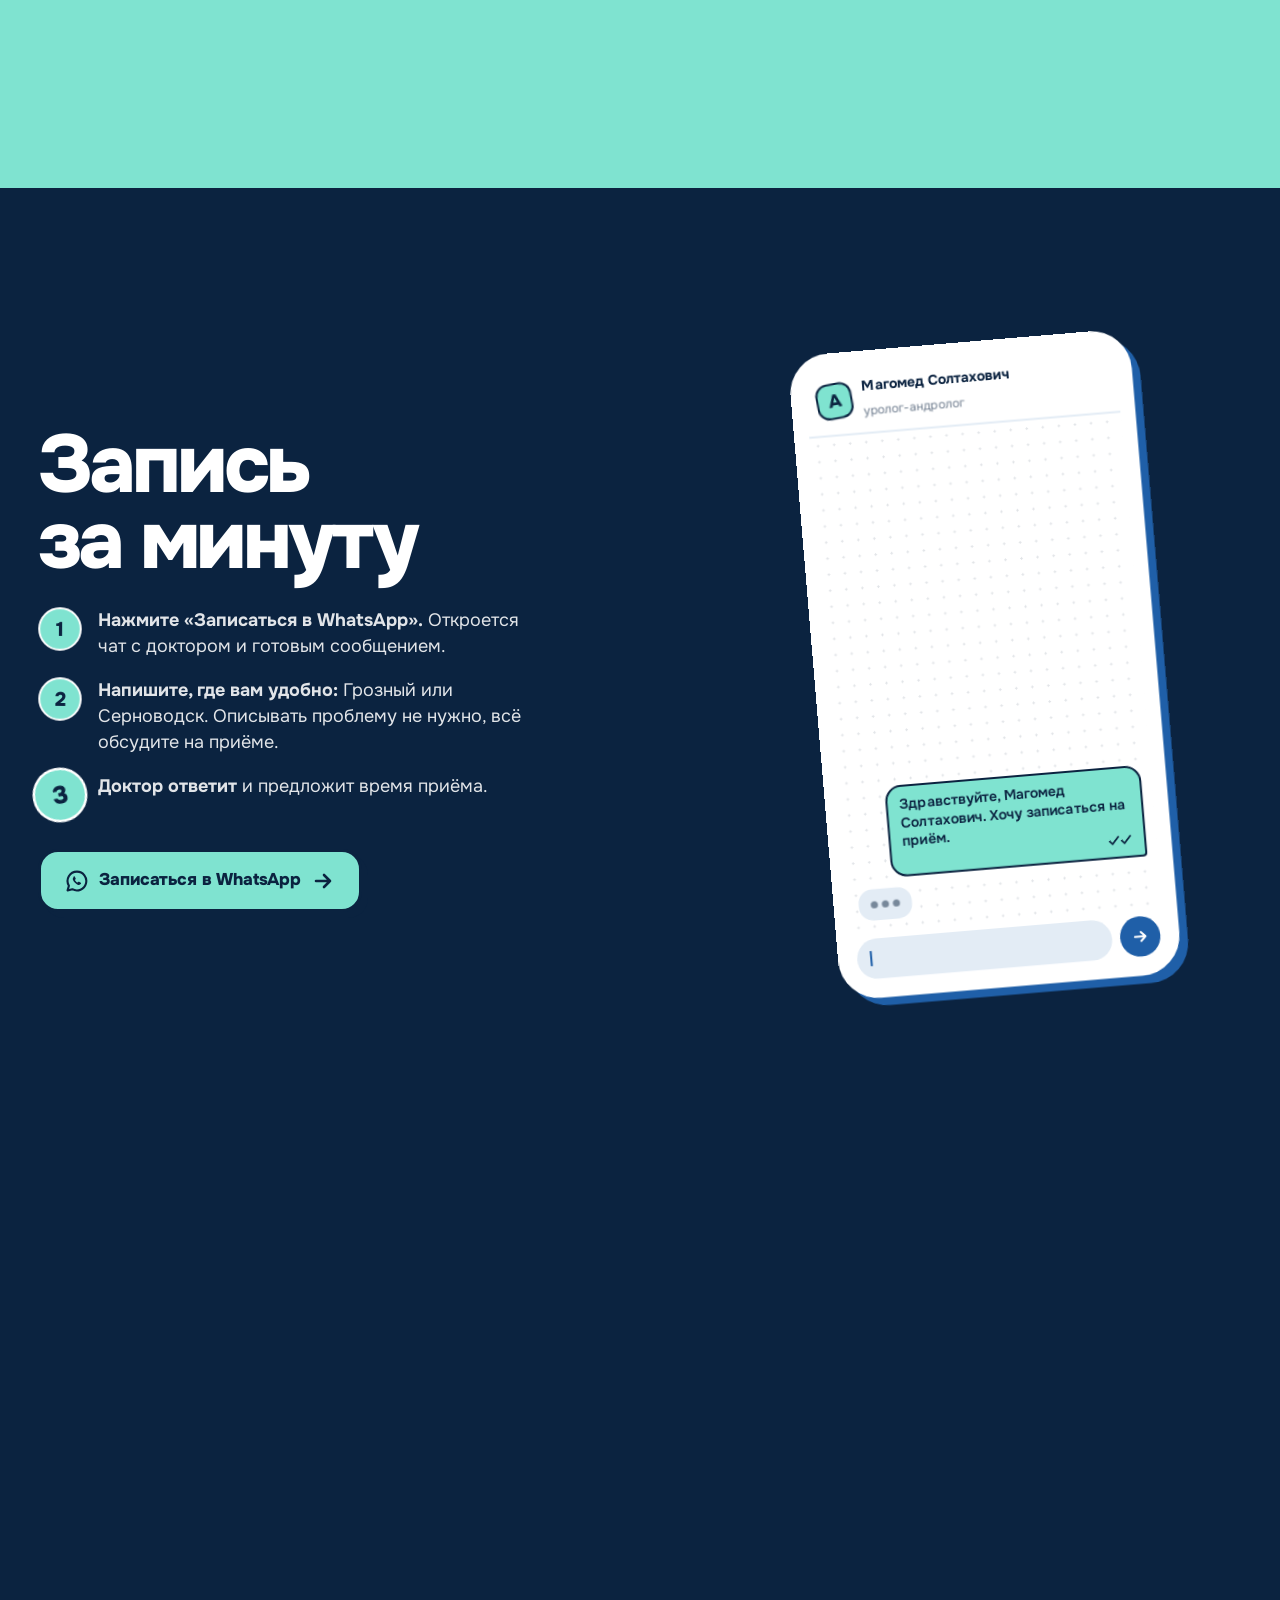
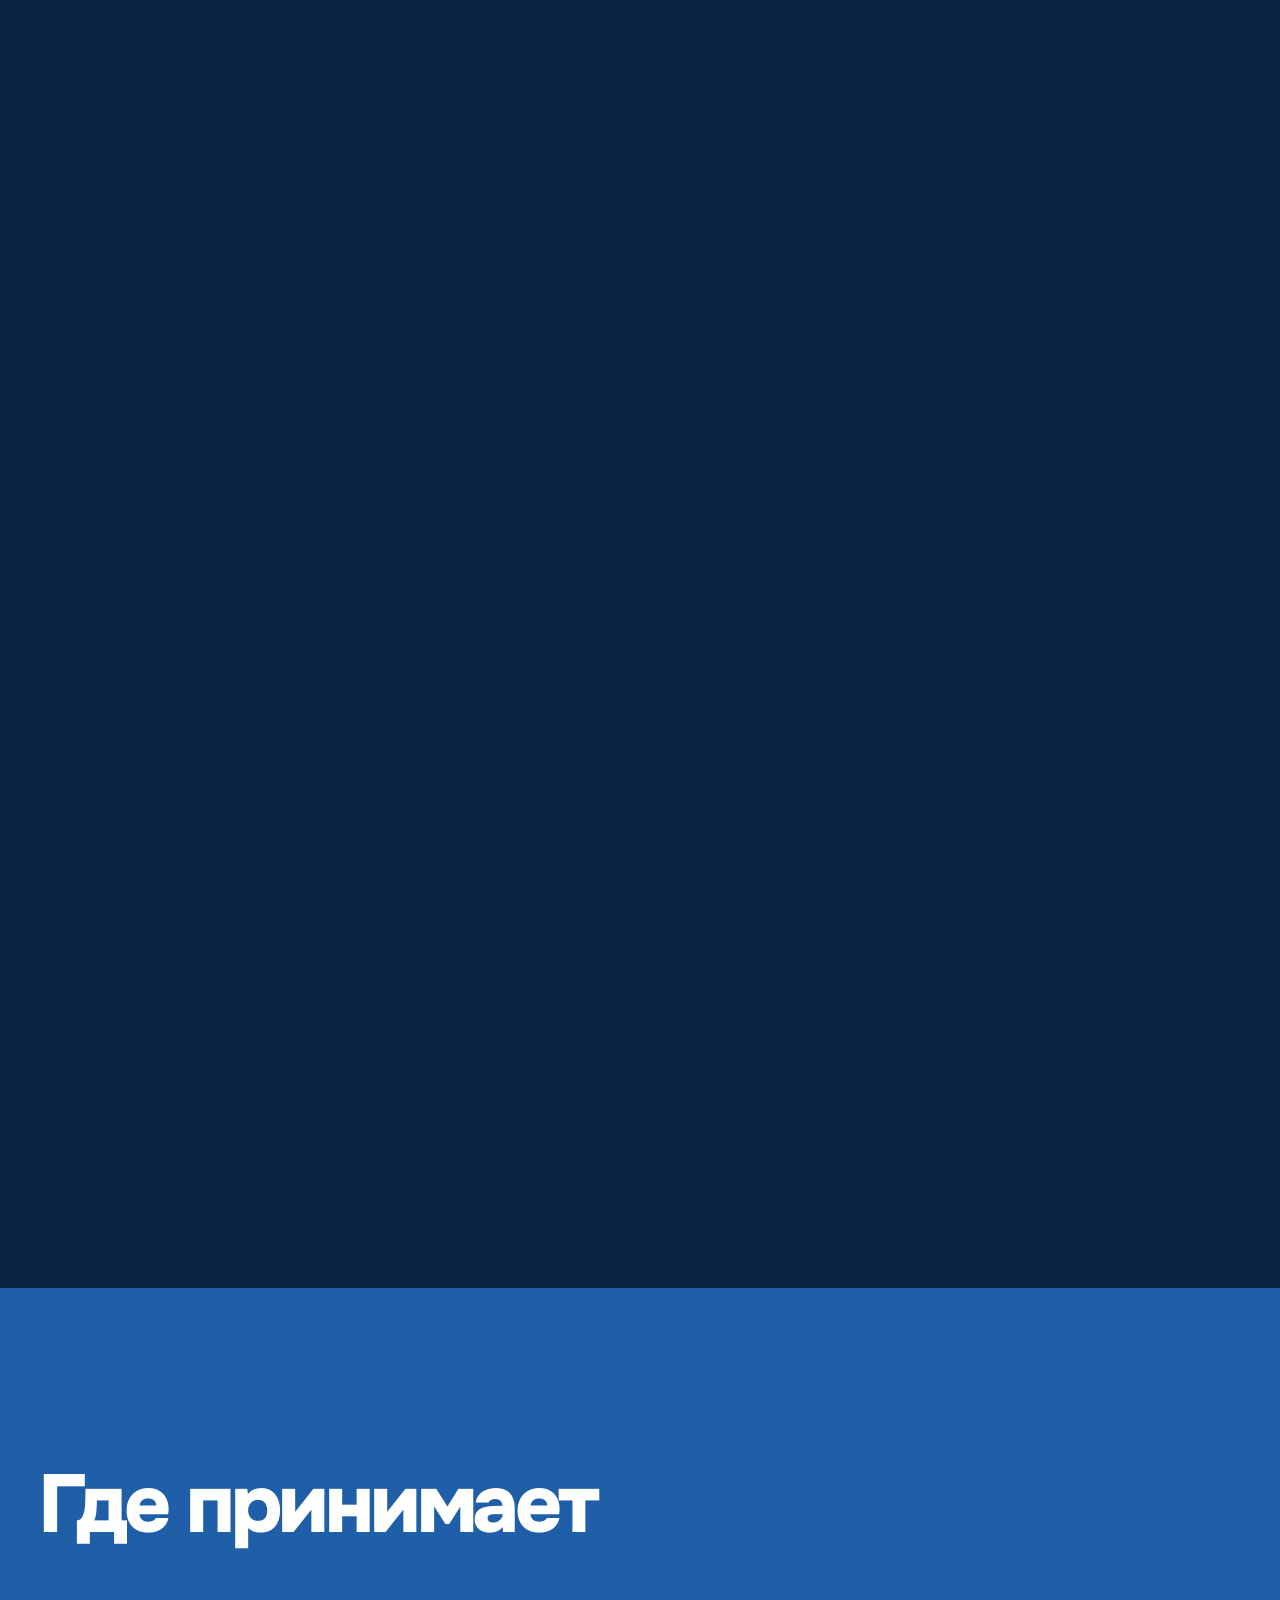
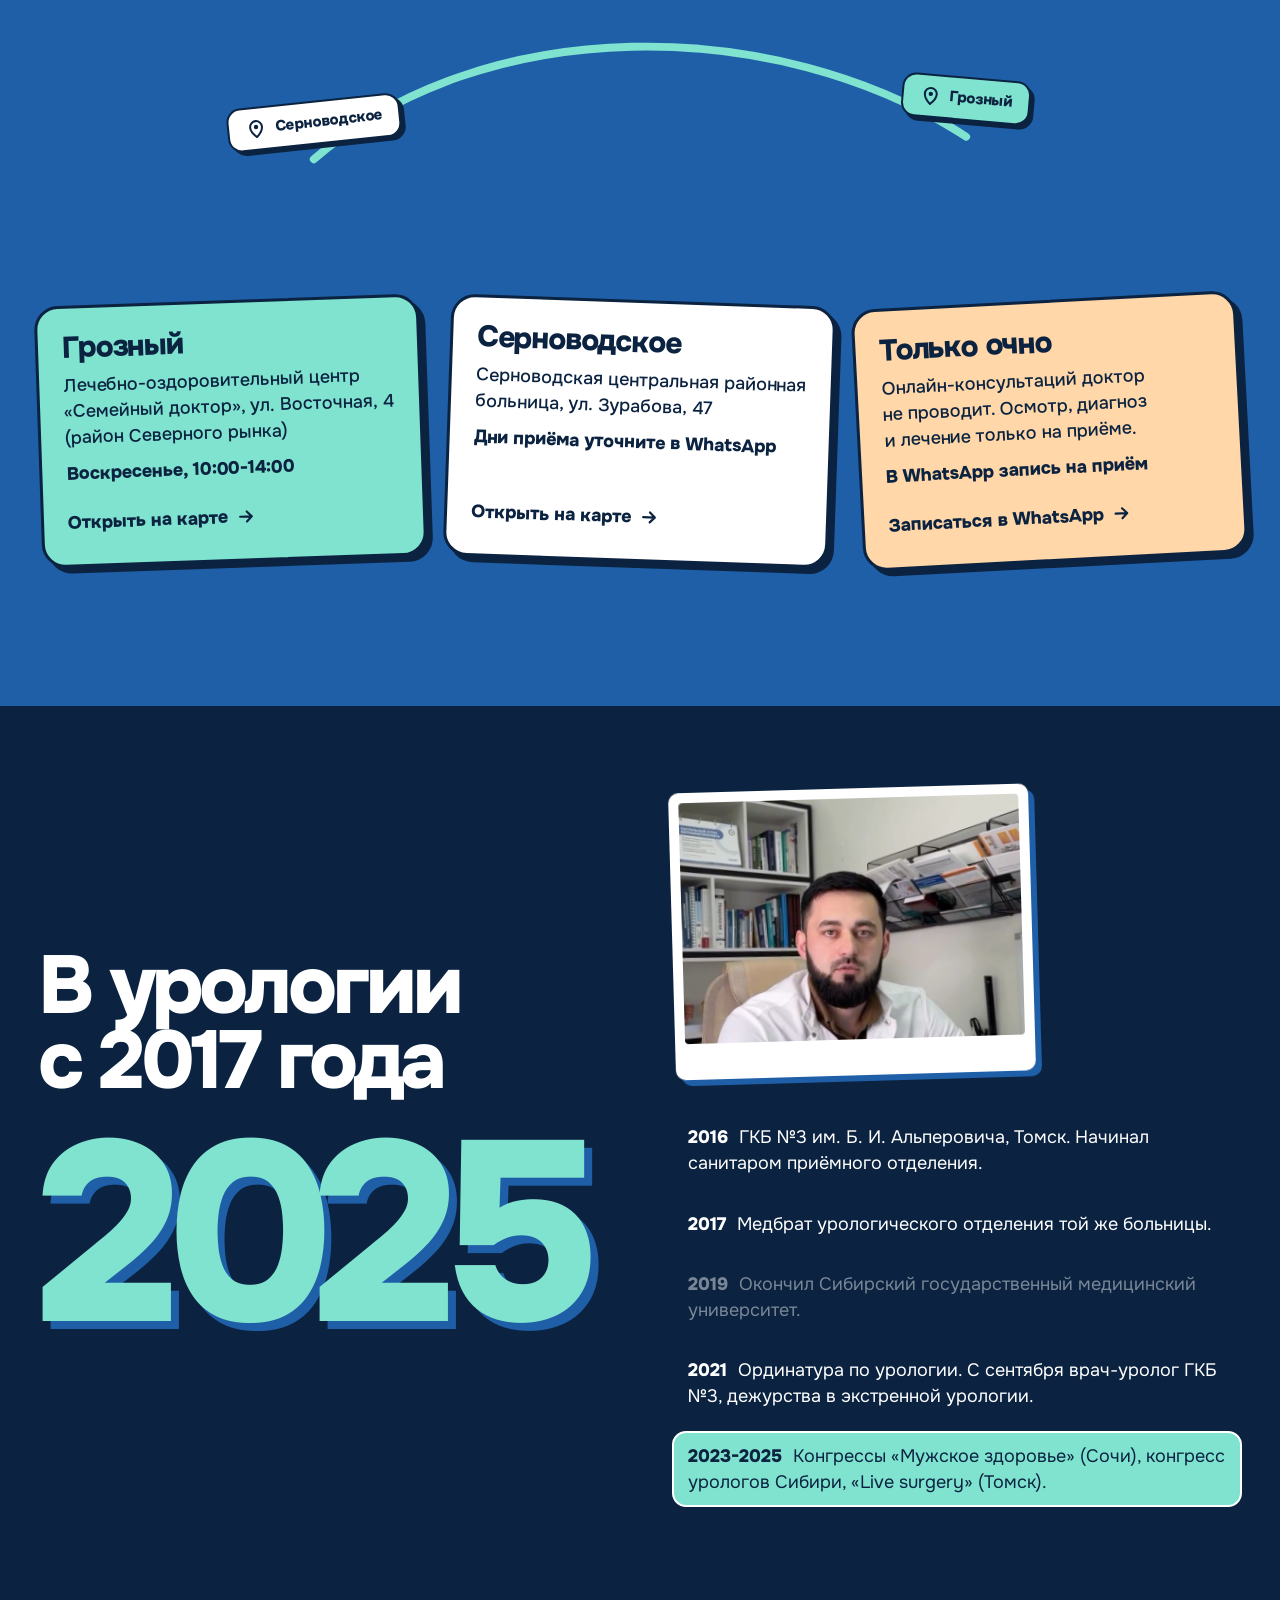
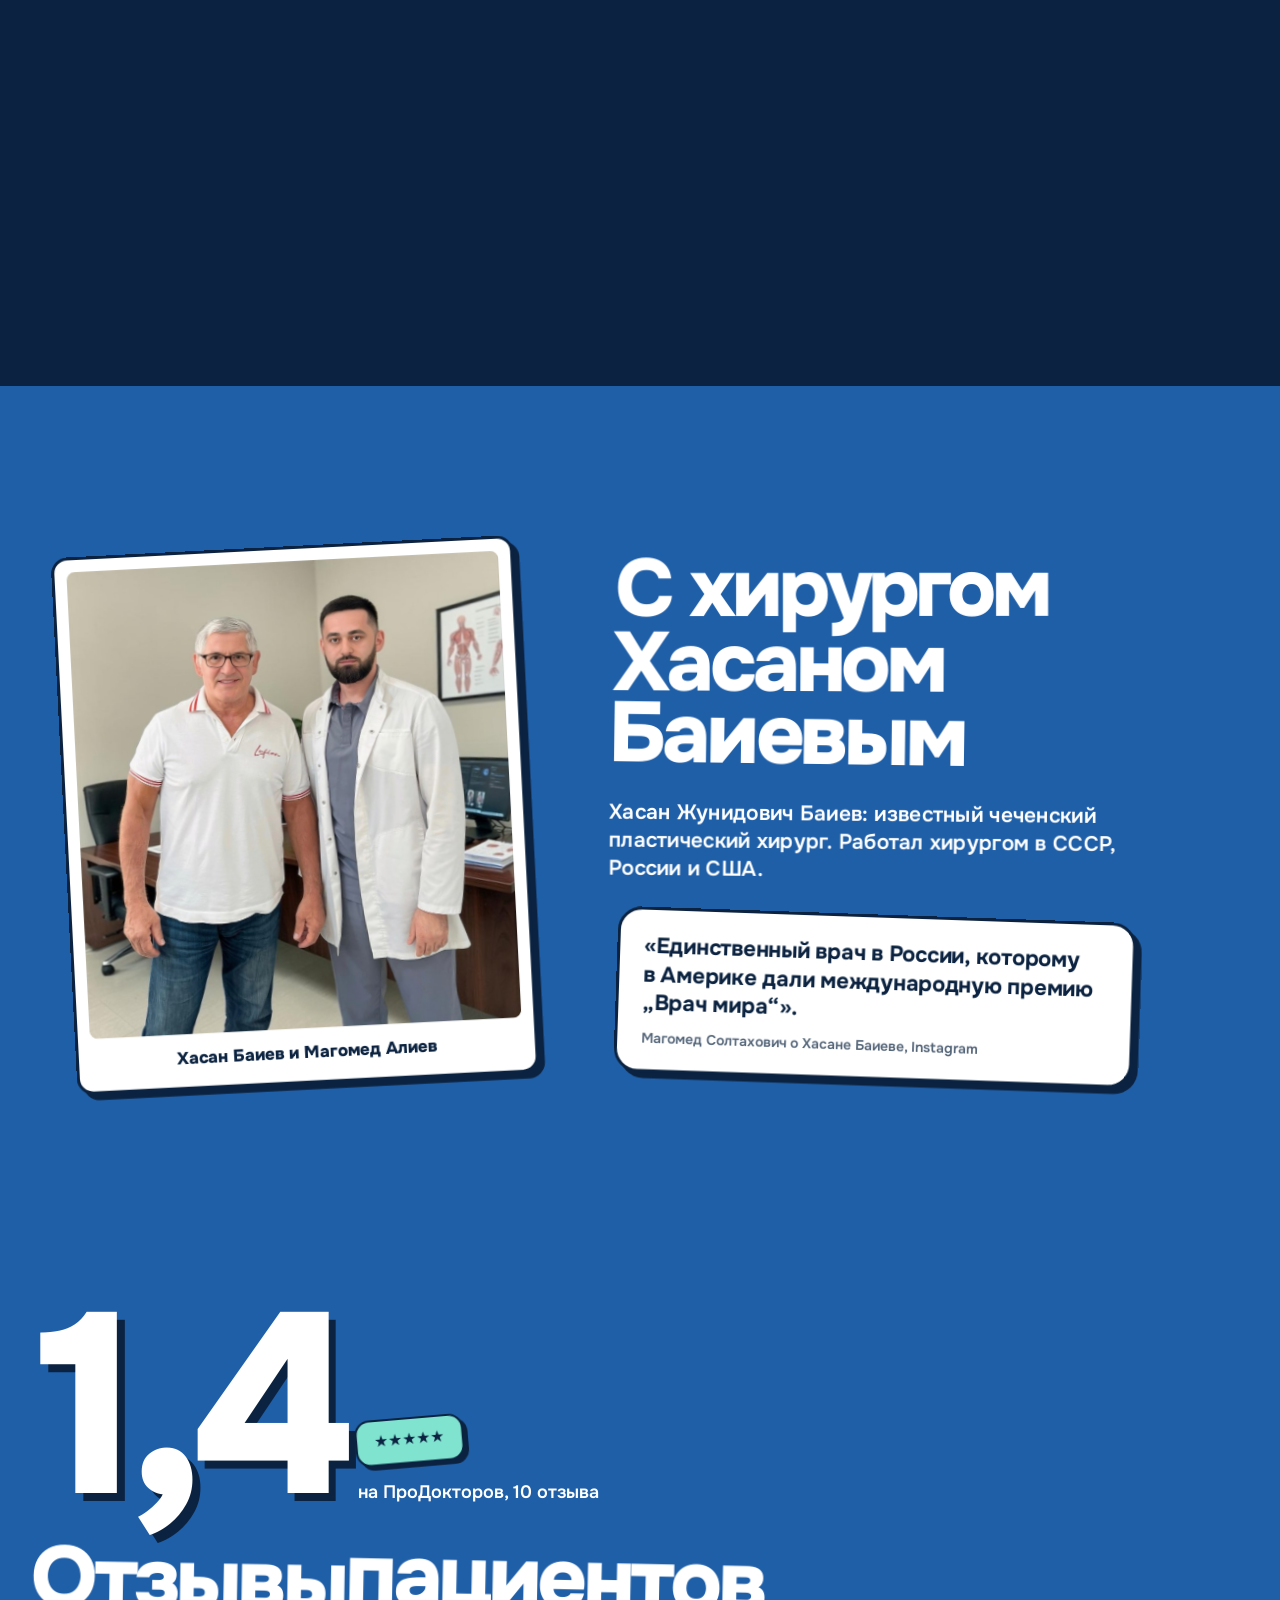
==== commit cc632f54: "Сайт открыт поисковикам: карта сайта и сведения о враче Выложено скриптом выложить-сайт.py" ====
--- a/index.html
+++ b/index.html
@@ -3,9 +3,9 @@
 <head>
 <meta charset="utf-8">
 <meta name="viewport" content="width=device-width, initial-scale=1, viewport-fit=cover">
-<meta name="robots" content="noindex">
 <title>Доктор Алиев, уролог-андролог в Грозном</title>
 <meta name="description" content="Магомед Солтахович Алиев: очный приём в Грозном и Серноводске. 4,9 на ПроДокторов, 34 отзыва. Запись на приём в WhatsApp.">
+<link rel="canonical" href="https://xasi88.github.io/urolog-aliev/">
 <meta name="theme-color" content="#1F5FA8">
 <meta property="og:type" content="website">
 <meta property="og:title" content="Доктор Алиев, уролог-андролог в Грозном">
@@ -18,6 +18,30 @@
 <link rel="preconnect" href="https://fonts.gstatic.com" crossorigin>
 <link href="https://fonts.googleapis.com/css2?family=Onest:wght@400;500;700;800&display=swap" rel="stylesheet">
 <link rel="stylesheet" href="styles.css">
+<script type="application/ld+json">
+{
+  "@context": "https://schema.org",
+  "@type": "Physician",
+  "name": "Алиев Магомед Солтахович",
+  "description": "Уролог-андролог. Очный приём в Грозном и Серноводском, запись в WhatsApp.",
+  "url": "https://xasi88.github.io/urolog-aliev/",
+  "image": "https://xasi88.github.io/urolog-aliev/img/og-image.jpg",
+  "medicalSpecialty": "Urologic",
+  "location": [
+    {
+      "@type": "MedicalClinic",
+      "name": "Лечебно-оздоровительный центр «Семейный доктор»",
+      "address": {"@type": "PostalAddress", "streetAddress": "ул. Восточная, 4", "addressLocality": "Грозный", "addressCountry": "RU"}
+    },
+    {
+      "@type": "Hospital",
+      "name": "Серноводская центральная районная больница",
+      "address": {"@type": "PostalAddress", "streetAddress": "ул. Зурабова, 47", "addressLocality": "Серноводское", "addressCountry": "RU"}
+    }
+  ],
+  "sameAs": ["https://www.instagram.com/dr.aliev_m_s/", "https://prodoctorov.ru/groznyy/vrach/1347622-aliev/"]
+}
+</script>
 </head>
 <body>
 <a class="skip" href="#main">К содержанию</a>
